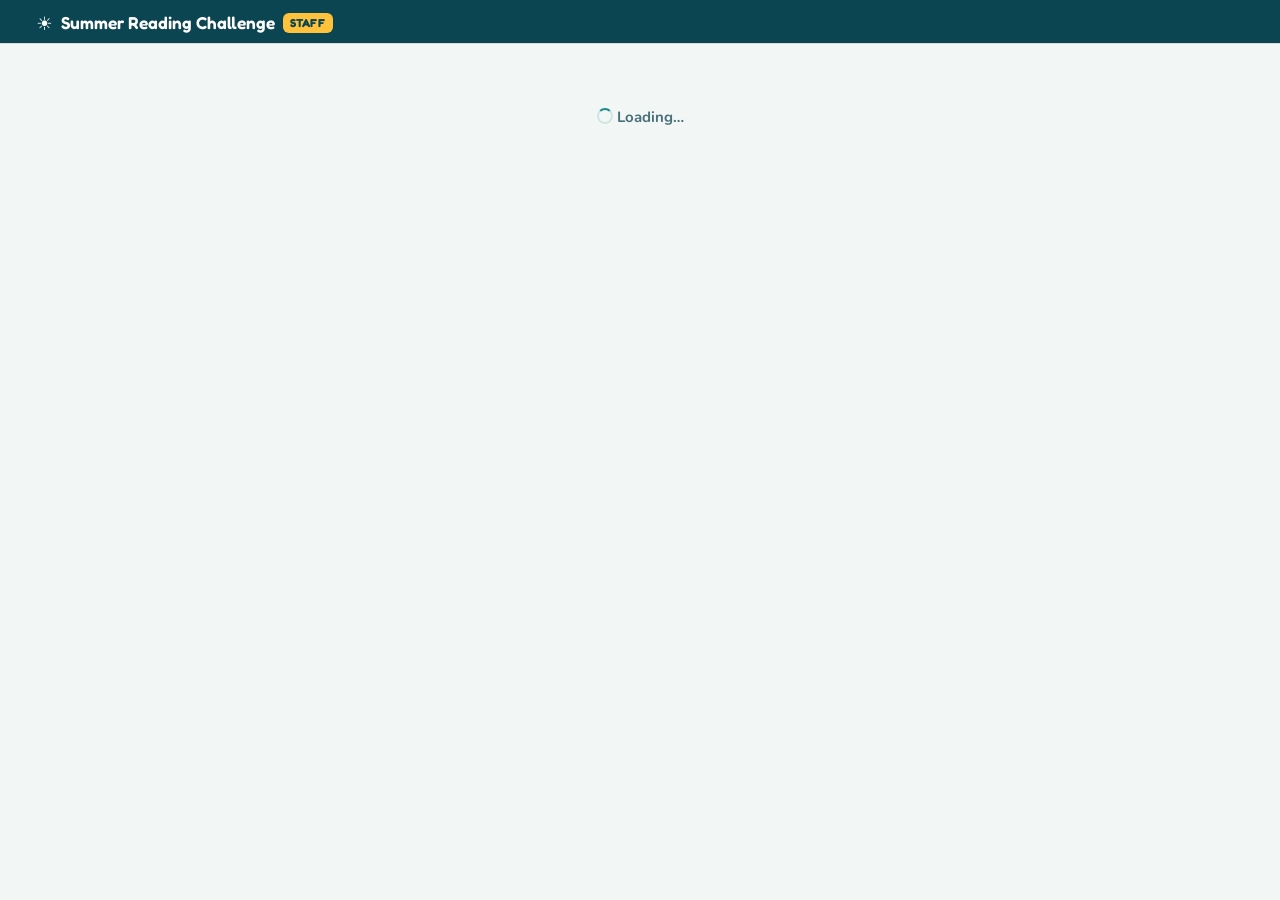
==== admin.html @ 83b58d1a "Add files via upload" ====
<!DOCTYPE html>
<html lang="en">
<head>
  <meta charset="UTF-8" />
  <meta http-equiv="Content-Security-Policy" content="default-src 'self'; script-src 'self'; style-src 'self'; font-src 'self'; img-src 'self' data: blob: https://mbyndfvtnefotnabolfc.supabase.co; connect-src 'self' https://mbyndfvtnefotnabolfc.supabase.co; media-src 'self' blob: mediastream: https://mbyndfvtnefotnabolfc.supabase.co; object-src 'none'; base-uri 'none'; form-action 'self'" />
  <meta name="viewport" content="width=device-width, initial-scale=1, viewport-fit=cover" />
  <meta name="referrer" content="no-referrer" />
  <meta name="robots" content="noindex" />
  <meta name="theme-color" content="#0b4552" />
  <title>Staff · Summer Reading Challenge</title>
  <link rel="icon" href="./favicon.svg" type="image/svg+xml" />
  <script src="./config.js"></script>
  <script type="module" crossorigin src="./assets/admin-D1lKQBL1.js"></script>
  <link rel="modulepreload" crossorigin href="./assets/rolldown-runtime-XKyaHtl9.js">
  <link rel="modulepreload" crossorigin href="./assets/config-CedhItam.js">
  <link rel="modulepreload" crossorigin href="./assets/events-DT37tjUp.js">
  <link rel="modulepreload" crossorigin href="./assets/island-geo-BVX2xn_M.js">
  <link rel="stylesheet" crossorigin href="./assets/config-xBhfDG-8.css">
  <link rel="stylesheet" crossorigin href="./assets/admin-D3udv6nK.css">
</head>
<body class="admin">
  <header class="staff-header no-print">
    <div class="staff-bar">
      <p class="brand"><span class="brand-mark" aria-hidden="true">☀️</span> <span class="brand-name"><span class="brand-long">Summer </span>Reading Challenge</span> <span class="brand-tag">Staff</span></p>
      <div class="staff-who">
        <span id="staffEmail" class="staff-email"></span>
        <button id="signOut" class="btn btn-small btn-on-dark hidden" type="button">Sign out</button>
      </div>
    </div>
    <nav id="tabs" class="tabs hidden" role="tablist" aria-label="Staff sections">
      <button role="tab" type="button" data-tab="today" aria-selected="true">Today</button>
      <button role="tab" type="button" data-tab="reviews" aria-selected="false">Reviews <span id="reviewsBadge" class="tab-badge hidden"></span></button>
      <button role="tab" type="button" data-tab="desk" aria-selected="false">Desk</button>
      <button role="tab" type="button" data-tab="prizes" aria-selected="false">Prizes</button>
      <button role="tab" type="button" data-tab="milestones" aria-selected="false">Milestones</button>
      <button role="tab" type="button" data-tab="readers" aria-selected="false">Readers</button>
      <button role="tab" type="button" data-tab="events" aria-selected="false">Events</button>
      <button role="tab" type="button" data-tab="content" aria-selected="false">Content</button>
      <button role="tab" type="button" data-tab="map" aria-selected="false">Map</button>
      <button role="tab" type="button" data-tab="wording" aria-selected="false">Wording</button>
      <button role="tab" type="button" data-tab="island" aria-selected="false">Island</button>
      <button role="tab" type="button" data-tab="settings" aria-selected="false">Settings</button>
    </nav>
  </header>

  <!-- ===================== SIGN IN ===================== -->
  <main id="signInView" class="sign-in no-print hidden">
    <form id="staffForm" class="card sign-in-card">
      <h1>Staff sign in</h1>
      <p class="muted">For library staff. Kids sign in with their reading tag on the main page.</p>
      <label class="field"><span class="field-label">Email</span>
        <input id="staffEmailInput" type="email" autocomplete="username" required /></label>
      <label class="field"><span class="field-label">Password</span>
        <input id="staffPassword" type="password" autocomplete="current-password" required /></label>
      <button class="btn btn-primary btn-block" type="submit">Sign in</button>
      <p id="staffMessage" class="message" role="status"></p>
      <p class="note">You’re signed out automatically after 15 minutes without activity, and when you close this tab.</p>
    </form>
  </main>

  <p id="bootLoading" class="boot-loading"><span class="spinner" aria-hidden="true"></span> Loading…</p>

  <main id="adminView" class="staff-main hidden">

    <!-- ===================== TODAY ===================== -->
    <section data-panel="today" class="panel no-print" aria-labelledby="todayTitle">
      <h2 id="todayTitle" class="sr-only">Today</h2>
      <div id="todayStats" class="kpis" aria-live="polite"></div>

      <div class="grid-2">
        <div class="card">
          <div class="card-head"><h3>Prizes to hand out</h3><span id="todayPrizeCount" class="pill"></span></div>
          <p class="note">When a winner comes in, scan their tag at the <strong>Desk</strong> to hand it over.</p>
          <ul id="todayPrizes" class="rows"></ul>
          <div class="card-foot"><button class="btn btn-small" type="button" data-goto="prizes">All prizes</button></div>
        </div>

        <div class="card">
          <div class="card-head"><h3>Reviews waiting</h3><span id="todayReviewCount" class="pill"></span></div>
          <div id="todayReviews" class="today-reviews"></div>
          <div class="card-foot"><button class="btn btn-small btn-sea" type="button" data-goto="reviews">Check reviews</button></div>
        </div>
      </div>

      <div class="card">
        <div class="card-head"><h3>Books kids asked for</h3><span id="todayRequestCount" class="pill"></span></div>
        <p class="note">Kids who couldn’t find their book typed the title and asked you to add it. They can log it straight away, but nobody else
          sees it until you decide. Approve it (fixing spelling or capitals), swap it for the same book from the catalogue, or turn it down.</p>
        <ul id="todayRequests" class="rows book-rows"></ul>
        <div class="card-foot"><button id="todayAllRequests" class="btn btn-small" type="button">All requests</button></div>
      </div>

      <div class="card">
        <div class="card-head">
          <h3>New books kids found</h3>
          <label class="inline-field"><span class="sr-only">Period</span>
            <select id="recentDays">
              <option value="1">Last 24 hours</option>
              <option value="3">Last 3 days</option>
              <option value="7" selected>Last 7 days</option>
              <option value="30">Last 30 days</option>
            </select>
          </label>
        </div>
        <p class="note">Books that weren’t on the starter list, added when a kid searched for them. Titles with blocked words are already skipped.
          Hide anything that isn’t right for kids: it disappears from search, favourites, the TV and other kids’ pages.</p>
        <ul id="todayBooks" class="rows book-rows"></ul>
      </div>

      <div id="todayDeletedCard" class="card hidden">
        <div class="card-head"><h3>Deleted accounts</h3></div>
        <p class="note">Kids who deleted their account. Restore within 14 days if it was a mistake or someone else used their tag.</p>
        <ul id="todayDeleted" class="rows"></ul>
      </div>
    </section>

    <!-- ===================== REVIEWS ===================== -->
    <section data-panel="reviews" class="panel no-print hidden" aria-labelledby="reviewsTitle">
      <div class="panel-head">
        <div>
          <h2 id="reviewsTitle">Reviews</h2>
          <p class="note">Only staff can read reviews. Feature the good ones: they show on every reader’s page and the library TV, under the reader’s made-up name.
            Hide anything that shouldn’t be shared. Flags are hints to look closely, not proof of a problem.</p>
        </div>
      </div>
      <div class="toolbar">
        <div id="reviewFilter" class="segmented" role="group" aria-label="Show reviews">
          <button type="button" data-status="new" aria-pressed="true">Waiting <span id="reviewNewCount" class="seg-count"></span></button>
          <button type="button" data-status="featured" aria-pressed="false">Featured</button>
          <button type="button" data-status="hidden" aria-pressed="false">Hidden</button>
          <button type="button" data-status="all" aria-pressed="false">All</button>
        </div>
        <button id="reviewsRefresh" class="btn btn-small" type="button">Refresh</button>
      </div>
      <ul id="reviewList" class="review-list" aria-live="polite"></ul>
    </section>

    <!-- ===================== DESK ===================== -->
    <section data-panel="desk" class="panel no-print hidden" aria-label="Desk">
      <div class="desk">
        <div class="card desk-scan">
          <h3>Scan a tag</h3>
          <form id="scanForm" class="input-row" autocomplete="off">
            <label class="sr-only" for="scanInput">Tag code</label>
            <input id="scanInput" class="grow code-input" placeholder="Scan or type a tag code" spellcheck="false" autocapitalize="characters" />
            <button class="btn btn-sea" type="submit">Find</button>
          </form>
          <div class="input-row">
            <button id="cameraBtn" class="btn btn-small" type="button">Use camera</button>
            <label class="check"><input id="instantMode" type="checkbox" /> Add the bonus straight after each scan</label>
          </div>
          <video id="scanVideo" class="scan-video hidden" playsinline muted></video>
          <p id="scanMessage" class="message" role="status" aria-live="polite"></p>
          <div class="find-name">
            <label class="field-label" for="nameSearch">No tag with them? Find them by name</label>
            <input id="nameSearch" type="search" placeholder="Type a name or note…" autocomplete="off" spellcheck="false" />
            <ul id="nameResults" class="rows name-results"></ul>
          </div>
        </div>

        <div class="card desk-reader">
          <div class="reader-head">
            <div class="grow">
              <h3 id="awardWho">Nobody selected</h3>
              <p id="awardInfo" class="muted">Scan a tag, or find someone by name, to give bonus minutes or hand over a prize.</p>
            </div>
            <span id="deskBadge" class="pill hidden"></span>
          </div>
          <p id="awardMessage" class="message ok" role="status" aria-live="polite"></p>

          <div id="prizePanel" class="desk-section hidden">
            <p class="field-label">Prizes</p>
            <ul id="readerPrizes" class="rows"></ul>
          </div>

          <form id="awardForm" class="desk-section desk-bonus hidden">
            <p class="field-label">Bonus minutes for…</p>
            <div class="chips" id="reasonChips"></div>
            <div class="input-row">
              <label class="sr-only" for="reasonInput">Reason</label>
              <input id="reasonInput" class="grow" maxlength="80" placeholder="Or type a reason" />
              <label class="sr-only" for="bonusInput">Minutes</label>
              <input id="bonusInput" class="narrow" type="number" min="1" max="300" inputmode="numeric" />
            </div>
            <div class="chips" id="bonusChips"></div>
            <button id="awardBtn" class="btn btn-primary" type="submit" disabled>Add bonus</button>
          </form>

          <details id="givePrizeBox" class="fold desk-section hidden">
            <summary>Give this reader a prize</summary>
            <form id="givePrizeForm" class="input-row" autocomplete="off">
              <label class="field grow"><span class="field-label">Prize</span><input id="givePrizeInput" maxlength="120" placeholder="e.g. Book voucher" /></label>
              <label class="field"><span class="field-label">Collect by</span><input id="givePrizeDate" type="date" /></label>
              <button class="btn btn-sea" type="submit">Give prize</button>
            </form>
            <p id="prizeMessage" class="message ok" role="status" aria-live="polite"></p>
          </details>
        </div>
      </div>

      <details class="card fold">
        <summary>Recent bonus minutes</summary>
        <ul id="bonusList" class="rows"></ul>
      </details>
    </section>

    <!-- ===================== PRIZES ===================== -->
    <section data-panel="prizes" class="panel no-print hidden" aria-label="Prizes">
      <div class="card">
        <div class="card-head"><h3>Waiting to be collected</h3><span id="openCount" class="pill"></span></div>
        <p class="note">Overdue first. To hand one over, scan the winner’s tag at the <strong>Desk</strong>.
          To give a prize to one reader, open them at the Desk, or tick readers on the Leaderboard, or give one for a review.</p>
        <label class="sr-only" for="prizeFilter">Filter</label>
        <input id="prizeFilter" type="search" placeholder="Filter by name, note or prize…" autocomplete="off" />
        <ul id="openPrizes" class="rows"></ul>
      </div>

      <form id="drawForm" class="card form-card" autocomplete="off">
        <h3>Run a prize draw</h3>
        <p class="note">Picks winners at random from readers who have a name and have logged reading.
          Winners see a “You won” message and bring their tag to the desk.</p>
        <div class="form-grid draw-grid">
          <label class="field span-2"><span class="field-label">Prize</span><input name="prize" maxlength="120" placeholder="e.g. $20 book voucher" required /></label>
          <label class="field"><span class="field-label">Winners</span><input name="count" type="number" min="1" max="100" value="1" required inputmode="numeric" /></label>
          <label class="field"><span class="field-label">Collect by</span><input name="collectBy" type="date" /></label>
          <label class="field"><span class="field-label">Minimum minutes</span><input name="min" type="number" min="0" value="0" inputmode="numeric" /></label>
          <label class="field"><span class="field-label">Read in the last … days</span><input name="days" type="number" min="1" placeholder="any time" inputmode="numeric" /></label>
          <label class="field"><span class="field-label">Minimum reviews</span><input name="minReviews" type="number" min="0" max="50" value="0" inputmode="numeric" /></label>
          <p class="note field-help">Rewards kids who took the time to write genuine reviews of what they read, not just log minutes.
            Reviews you’ve hidden don’t count, so an unsuitable review never earns a place in the draw.</p>
        </div>
        <label class="check"><input name="weighted" type="checkbox" /> More minutes = more chances</label>
        <label class="check"><input name="exclude" type="checkbox" checked /> Skip readers who already won a draw</label>
        <div class="input-row">
          <button class="btn btn-primary" type="submit">Draw winners</button>
          <span id="drawPreview" class="pill"></span>
        </div>
        <p id="drawMessage" class="message" role="status" aria-live="polite"></p>
      </form>

      <details class="card fold" id="historyFold">
        <summary>History <span class="muted">· every draw and prize, including cancelled ones</span></summary>
        <div id="drawList" class="history"></div>
      </details>
    </section>

    <!-- ===================== MILESTONES ===================== -->
    <section data-panel="milestones" class="panel no-print hidden" aria-labelledby="milestonesTitle">
      <div class="panel-head">
        <div>
          <h2 id="milestonesTitle">Milestones</h2>
          <p class="note">When a reader reaches a milestone (an hour of reading, five books, a bingo line…), a celebration pops up on their page,
            once: the badge, your message, and a short video, audio clip or picture if you add one. A reward adds bonus minutes, just like a
            bonus at the Desk. Readers who are already past a milestone when you add it or turn it on get it the next time they open their page.
            Earned badges stay on their page. The starter milestones are off: edit them and turn on the ones you want.</p>
        </div>
        <button id="milestoneNew" class="btn btn-primary" type="button">New milestone</button>
      </div>

      <div class="card">
        <div class="card-head"><h3>Milestones</h3><span id="milestoneCount" class="pill"></span></div>
        <p class="note">When several arrive at once, kids see them in this order (use the arrows to change it).
          Minutes count reading kids logged, not bonus minutes, so rewards never set off another milestone.</p>
        <ul id="milestoneList" class="rows milestone-rows"></ul>
      </div>

      <div class="card">
        <div class="card-head"><h3>Video, audio and picture files <span id="milestoneFilesUse" class="muted"></span></h3></div>
        <ul class="ms-tips">
          <li><strong>Formats:</strong> MP4 or WebM video, MP3 or M4A audio, JPG, PNG, WebP or GIF pictures. Up to 50 MB each.
            iPhone videos (.mov) need saving as MP4 first.</li>
          <li><strong>Space:</strong> the free Supabase plan has 1 GB of file storage for the whole project, shared with book covers.
            Keep clips short: 15 to 45 seconds is plenty. Record or export at 720p, not 4K: a 30-second 720p clip is usually 5–15 MB.
            Audio is small (about 1 MB a minute as MP3).</li>
          <li><strong>Words:</strong> every file needs the words that go with it (what’s said, or what the picture shows), for kids who
            can’t hear or see it or are somewhere quiet. Kids always press play themselves.</li>
          <li><strong>Public:</strong> anyone with the link can watch a file, so only upload what you’re happy to share, with permission
            from everyone in it (and their parents for children).</li>
        </ul>
        <div id="milestoneFiles" class="ms-files" aria-live="polite"></div>
      </div>
    </section>

    <!-- ===================== READERS ===================== -->
    <section data-panel="readers" class="panel hidden" aria-label="Readers">
      <div class="subtabs no-print" role="tablist" aria-label="Readers views">
        <button type="button" role="tab" data-sub="board" aria-selected="true">Leaderboard</button>
        <button type="button" role="tab" data-sub="tags" aria-selected="false">Tags &amp; all readers</button>
      </div>

      <div data-subpanel="board" class="stack no-print">
        <div class="card">
          <div class="card-head">
            <h3>Leaderboard</h3>
            <label class="inline-field"><span class="field-label">Show</span>
              <select id="boardPeriod">
                <option value="">Whole summer (what kids see)</option>
                <option value="7">Last 7 days</option>
                <option value="14">Last 14 days</option>
                <option value="30">Last 30 days</option>
              </select>
            </label>
          </div>
          <p class="note">Tick readers to give them a prize or bonus minutes together. Only readers with a name and minutes appear here.</p>
          <div class="input-row center">
            <input id="boardSearch" type="search" class="grow" placeholder="Find a name or note…" autocomplete="off" aria-label="Find a name or note" />
            <span class="muted">Tick top</span>
            <button class="btn btn-small" type="button" data-top="3">3</button>
            <button class="btn btn-small" type="button" data-top="5">5</button>
            <button class="btn btn-small" type="button" data-top="10">10</button>
            <button id="boardClear" class="btn btn-small" type="button">Clear</button>
          </div>
          <div class="table-wrap">
            <table id="boardTable" class="table">
              <thead><tr><th><span class="sr-only">Select</span></th><th class="num">#</th><th>Name</th><th class="num">Minutes</th><th>Prizes</th><th><span class="sr-only">Actions</span></th></tr></thead>
              <tbody></tbody>
            </table>
          </div>
        </div>

        <div id="boardBar" class="card board-bar hidden" aria-live="polite">
          <p class="field-label" id="boardPicked"></p>
          <form id="boardPrizeForm" class="input-row" autocomplete="off">
            <label class="field grow"><span class="field-label">Give them a prize</span><input id="boardPrize" maxlength="120" placeholder="e.g. Top reader this week" /></label>
            <label class="field"><span class="field-label">Collect by</span><input id="boardPrizeDate" type="date" /></label>
            <button class="btn btn-sea" type="submit">Give prize</button>
          </form>
          <form id="boardBonusForm" class="input-row" autocomplete="off">
            <label class="field grow"><span class="field-label">Or bonus minutes for</span><input id="boardReason" maxlength="80" placeholder="e.g. Great review" list="presetReasons" /></label>
            <label class="field"><span class="field-label">Minutes</span><input id="boardMinutes" class="narrow" type="number" min="1" max="300" value="10" inputmode="numeric" /></label>
            <button class="btn btn-primary" type="submit">Add bonus</button>
          </form>
          <datalist id="presetReasons"></datalist>
          <p id="boardMessage" class="message ok" role="status"></p>
        </div>
      </div>

      <div data-subpanel="tags" class="stack hidden">
        <div class="card no-print">
          <h3>Make new tags</h3>
          <div id="siteUrlNote" class="site-url-note"></div>
          <form id="createForm" class="form-grid">
            <label class="field"><span class="field-label">How many</span><input id="createCount" type="number" min="1" max="500" value="10" required inputmode="numeric" /></label>
            <label class="field span-2"><span class="field-label">Note (staff only, e.g. branch or batch)</span><input id="createNote" maxlength="200" /></label>
            <label class="field"><span class="field-label">Make</span>
              <select id="outputMode">
                <option value="laser">Laser tags (SVG)</option>
                <option value="paper">Paper cards (print)</option>
                <option value="both">Both</option>
              </select>
            </label>
            <div class="field field-end"><button class="btn btn-primary" type="submit">Create tags</button></div>
          </form>
          <details class="fold">
            <summary>Laser tag settings</summary>
            <div class="form-grid">
              <label class="field"><span class="field-label">Tag width (mm)</span><input id="tagWidth" type="number" min="25" max="80" step="0.5" /></label>
              <label class="field"><span class="field-label">Bed width (mm)</span><input id="bedWidth" type="number" min="50" max="2000" /></label>
              <label class="field"><span class="field-label">Bed height (mm)</span><input id="bedHeight" type="number" min="50" max="2000" /></label>
              <label class="check field-end"><input id="showCode" type="checkbox" /> Typed code under QR</label>
            </div>
            <p class="note" id="laserFit"></p>
          </details>
          <p class="note">Codes are shown only once, right after you create them. Save the laser files or print straight away.
            A lost tag can be replaced with “New tag” below.</p>
        </div>

        <div id="laserOutput" class="card laser-output no-print hidden"></div>

        <div class="card no-print">
          <div class="card-head">
            <h3>All readers</h3>
            <input id="readerSearch" type="search" placeholder="Search name or note…" autocomplete="off" aria-label="Search readers" />
          </div>
          <div class="table-wrap">
            <table id="readersTable" class="table">
              <thead><tr><th>Name</th><th>Note</th><th class="num">Minutes</th><th>Last read</th><th>Created</th><th><span class="sr-only">Actions</span></th></tr></thead>
              <tbody></tbody>
            </table>
          </div>
        </div>

        <div id="readerLogs" class="card no-print hidden"></div>
      </div>
    </section>

    <!-- ===================== EVENTS ===================== -->
    <section data-panel="events" class="panel no-print hidden" aria-labelledby="eventsTitle">
      <div class="panel-head">
        <div>
          <h2 id="eventsTitle">Events</h2>
          <p class="note">Storytimes, clubs, author visits, prize-giving. Published events show in “Coming up” on kids’ pages, on the sign-in page
            and on the library TV, until they finish. Drafts stay here. All dates and times are NZ time.</p>
        </div>
        <button id="eventNew" class="btn btn-primary" type="button">＋ New event</button>
      </div>
      <div class="events-layout">
        <div class="card cal-card">
          <div class="cal-head">
            <h3 id="calTitle" aria-live="polite"></h3>
            <button id="calPrev" class="btn btn-small" type="button" aria-label="Previous month" title="Previous month">‹</button>
            <button id="calToday" class="btn btn-small" type="button">This month</button>
            <button id="calNext" class="btn btn-small" type="button" aria-label="Next month" title="Next month">›</button>
          </div>
          <table id="calGrid" class="cal" aria-labelledby="calTitle">
            <thead><tr><th scope="col" abbr="Monday">Mon</th><th scope="col" abbr="Tuesday">Tue</th><th scope="col" abbr="Wednesday">Wed</th><th scope="col" abbr="Thursday">Thu</th><th scope="col" abbr="Friday">Fri</th><th scope="col" abbr="Saturday">Sat</th><th scope="col" abbr="Sunday">Sun</th></tr></thead>
            <tbody></tbody>
          </table>
          <p class="note cal-legend"><span class="cal-ev draft" aria-hidden="true">Dashed</span> means a draft that kids can’t see yet. Click a day’s number to add an event that day, or an event to change it.</p>
        </div>
        <div class="card">
          <div class="card-head"><h3>Coming up</h3><span id="eventCount" class="pill"></span></div>
          <ul id="eventList" class="rows event-rows"></ul>
        </div>
      </div>
    </section>

    <!-- ===================== CONTENT ===================== -->
    <section data-panel="content" class="panel no-print hidden" aria-label="Content">
      <div class="subtabs" role="tablist" aria-label="Content">
        <button type="button" role="tab" data-sub="books" aria-selected="true">Books</button>
        <button type="button" role="tab" data-sub="bingo" aria-selected="false">Bingo</button>
        <button type="button" role="tab" data-sub="news" aria-selected="false">News</button>
        <button type="button" role="tab" data-sub="words" aria-selected="false">Blocked words</button>
      </div>

      <div data-subpanel="books" class="card">
        <div class="card-head"><h3>Books</h3><span id="bookCount" class="pill"></span></div>
        <p class="note">Kids pick books from the catalogue. If theirs isn’t there, they can ask for it: see <strong>Requests</strong>. Hiding a book removes it from search,
          Community favourites, the TV and other kids’ pages. Kids who already logged it keep their minutes.</p>
        <div class="toolbar">
          <div id="bookFilter" class="segmented" role="group" aria-label="Show books">
            <button type="button" data-filter="read" aria-pressed="true">Read by kids</button>
            <button type="button" data-filter="new" aria-pressed="false">Found by kids</button>
            <button type="button" data-filter="hidden" aria-pressed="false">Hidden</button>
            <button type="button" data-filter="requests" aria-pressed="false">Requests <span id="bookRequestCount" class="seg-count"></span></button>
            <button type="button" data-filter="all" aria-pressed="false">Whole catalogue</button>
          </div>
          <input id="bookSearch" type="search" placeholder="Search title or author…" autocomplete="off" aria-label="Search books" />
        </div>
        <ul id="bookList" class="rows book-rows"></ul>
      </div>

      <div data-subpanel="bingo" class="stack hidden">
        <div class="card">
          <div class="card-head">
            <h3>Bingo challenges</h3>
            <button id="bingoNew" class="btn btn-primary btn-small" type="button">New board</button>
          </div>
          <p class="note">Each board has its own dates, squares and bonuses: a day, a long weekend, a week, a fortnight or the whole summer.
            One board runs on any day (NZ dates); gaps between boards are fine. Kids can only tick the board running today. Finished boards
            stay, read-only, so kids can look back at how they went.</p>
          <p id="bingoNow" class="bingo-now" role="status"></p>
          <ul id="bingoBoards" class="rows bingo-boards"></ul>
        </div>

        <div id="bingoEditor" class="card bingo-editor hidden">
          <div class="card-head">
            <h3 id="bingoEditorTitle">Board</h3>
            <span id="bingoSaveMessage" class="message ok" role="status"></span>
            <span class="row-actions">
              <button id="bingoClose" class="btn btn-small" type="button">Close</button>
              <button id="bingoSave" class="btn btn-primary btn-small" type="button" disabled>Save changes</button>
            </span>
          </div>
          <p id="bingoEditorNote" class="note"></p>
          <div id="bingoEditorActions" class="bingo-actions"></div>
          <form id="bingoBoardForm" class="form-grid bingo-board-form" novalidate>
            <label class="field"><span class="field-label">Title (EN)</span><input name="title_en" maxlength="60" required /></label>
            <label class="field"><span class="field-label">Title (MI, optional)</span><input name="title_mi" maxlength="60" /></label>
            <label class="field"><span class="field-label">Theme emoji</span><input name="theme" maxlength="8" class="icon-input" /></label>
            <label class="field"><span class="field-label">Size</span>
              <select name="size"><option value="3">3 × 3 (9 squares)</option><option value="4">4 × 4 (16 squares)</option><option value="5">5 × 5 (25 squares)</option></select></label>
            <label class="field"><span class="field-label">Starts (NZ date)</span><input name="starts_on" type="date" required /></label>
            <label class="field"><span class="field-label">Ends (last day)</span><input name="ends_on" type="date" required /></label>
            <label class="field"><span class="field-label">Bonus per line (minutes)</span><input name="line_bonus" type="number" min="0" max="300" required inputmode="numeric" /></label>
            <label class="field"><span class="field-label">Full card bonus (minutes)</span><input name="card_bonus" type="number" min="0" max="1000" required inputmode="numeric" /></label>
          </form>
          <p class="note">A line is any full row, column or diagonal; its bonus is on top of each square’s own bonus. Changed bonuses count for squares
            and lines finished from then on. Leave te reo fields empty to show English. Changed rows are highlighted until you save.</p>
          <div class="table-wrap">
            <table id="bingoTable" class="table table-edit">
              <thead><tr><th class="num">#</th><th>Icon</th><th>Title (EN)</th><th>Description (EN)</th><th>Title (MI)</th><th>Description (MI)</th><th>Bonus</th><th class="num">Ticked</th></tr></thead>
              <tbody></tbody>
            </table>
          </div>
        </div>
      </div>

      <div data-subpanel="news" class="stack hidden">
        <form id="newsForm" class="card form-card">
          <h3>New announcement</h3>
          <label class="field"><span class="field-label">Title (EN)</span><input name="title_en" maxlength="120" required /></label>
          <label class="field"><span class="field-label">Body (EN)</span><textarea name="body_en" maxlength="2000" rows="4" required></textarea></label>
          <label class="field"><span class="field-label">Title (MI, optional)</span><input name="title_mi" maxlength="120" /></label>
          <label class="field"><span class="field-label">Body (MI, optional)</span><textarea name="body_mi" maxlength="2000" rows="4"></textarea></label>
          <label class="check"><input type="checkbox" name="published" checked /> Publish now</label>
          <div><button class="btn btn-primary" type="submit">Save</button></div>
        </form>
        <div class="card">
          <div class="card-head"><h3>Announcements</h3></div>
          <ul id="newsList" class="rows"></ul>
        </div>
      </div>

      <div data-subpanel="words" class="card hidden">
        <form id="wordForm" class="input-row">
          <label class="field grow"><span class="field-label">Block a word</span>
            <input id="wordInput" pattern="[A-Za-zĀĒĪŌŪāēīōū0-9]{2,40}" required autocomplete="off" /></label>
          <button class="btn btn-primary" type="submit">Add</button>
        </form>
        <p class="note">Books kids find through search are skipped if their title has a blocked word, and reviews with one are flagged
          “Rude words” for you to check. Words are matched at the start of a word (so “fucking” is caught), and short words only as
          a whole word, so “Sussex” is fine. Look-alikes such as <code>sh1t</code>, <code>f.u.c.k</code> and macron tricks are caught too.</p>
        <ul id="wordList" class="word-chips"></ul>
      </div>
    </section>

    <!-- ===================== MAP ===================== -->
    <section data-panel="map" class="panel no-print hidden" aria-labelledby="mapTitle">
      <div class="map-admin">
        <div class="card map-stops-card">
          <div class="card-head">
            <h3 id="mapTitle">Kimi’s stops</h3>
            <span id="mapCount" class="pill"></span>
            <button id="mapAdd" class="btn btn-primary btn-small" type="button">Add a stop</button>
          </div>
          <p class="note">Kimi walks from the first stop to the last, in this order. Kids see each stop’s name, emoji and info sections when they tap it,
            on their page, the sign-in page and the TV. Changes show there within a few minutes. Hide a stop to take it off the route but keep it for later.</p>
          <p id="mapSummary" class="map-summary" aria-live="polite"></p>
          <ol id="mapStops" class="rows map-stops" aria-label="Stops in route order"></ol>
        </div>
        <div class="card map-preview-card">
          <div class="card-head"><h3>Route</h3></div>
          <div id="mapPreview" class="map-frame"></div>
          <p class="note">Faded pins are hidden stops (not on the route). The red line is how far Kimi has walked so far. Click a pin to edit it.</p>
        </div>
      </div>
      <div class="card story-card">
        <div class="card-head">
          <h3>Kimi’s story</h3>
          <span id="storyPagesCount" class="pill"></span>
          <button id="storyEdit" class="btn btn-primary btn-small" type="button">Edit Kimi’s story</button>
        </div>
        <p class="note">The little book kids see once on their first visit, and any time from the “Kimi’s story” button: up to 8 pages, each with
          an emoji, a picture or Kimi’s drawing. Each stop can also have a <strong>story chapter</strong> and <strong>Kimi’s find</strong> (a real
          New Zealand critter Kimi sniffs out there): edit a stop above to change them. They unlock for kids as Kimi reaches each stop, with a
          “Kimi found…!” moment once per reader, and fill up “Kimi’s journey so far” and Kimi’s bug collection. The TV shows Kimi’s latest find.</p>
        <ol id="storyPages" class="rows story-pages" aria-label="Story pages in order"></ol>
        <div id="storyFiles" class="sb-files" aria-live="polite"></div>
      </div>
    </section>

    <!-- ===================== WORDING ===================== -->
    <section data-panel="wording" class="panel no-print hidden" aria-labelledby="wordingTitle">
      <div class="panel-head">
        <div>
          <h2 id="wordingTitle">Wording</h2>
          <p class="note">Every word kids see on their pages and the TV. Change any of it, in English or te reo Māori, and kids see it the
            next time a page loads. Reset puts the site’s own wording back. Bingo boards, news, events, badges and stops are changed in their own tabs.</p>
        </div>
      </div>

      <div class="card">
        <div class="card-head"><h3>Translation spreadsheet</h3></div>
        <p class="note">A spreadsheet of everything kids and the TV can show: all the wording below, plus the bingo boards, news, events, badges, Kimi’s stops,
          bonus reasons, prize names and where events are. Just two columns: the English, and the <strong>te reo Māori</strong> (filled in where there is some already).
          Give it to a fluent speaker (it opens in Excel or Google Sheets), then upload it here. Each row is matched by its English, and you’ll see every change before anything is saved.</p>
        <div class="input-row">
          <button id="wordingDownload" class="btn btn-small" type="button">Download spreadsheet</button>
          <label class="btn btn-small btn-sea file-btn">Upload filled spreadsheet
            <input id="wordingUpload" type="file" accept=".csv,text/csv,.txt,text/plain" class="sr-only" /></label>
        </div>
        <p id="wordingSheetMessage" class="message ok" role="status"></p>
      </div>

      <div class="card">
        <div class="toolbar">
          <div id="wordingFilter" class="segmented" role="group" aria-label="Show wording">
            <button type="button" data-filter="all" aria-pressed="true">All <span class="seg-count"></span></button>
            <button type="button" data-filter="missing" aria-pressed="false">Missing Māori <span class="seg-count"></span></button>
            <button type="button" data-filter="changed" aria-pressed="false">Changed here <span class="seg-count"></span></button>
          </div>
          <div class="input-row wording-find">
            <label class="sr-only" for="wordingArea">Where</label>
            <select id="wordingArea"><option value="">Everywhere on the site</option></select>
            <input id="wordingSearch" type="search" placeholder="Search the wording…" autocomplete="off" aria-label="Search the wording" />
          </div>
        </div>
        <div id="wordingList" class="wording-list" aria-live="polite"></div>
      </div>
    </section>

    <!-- ===================== KĀPITI ISLAND CLIMB ===================== -->
    <section data-panel="island" class="panel no-print hidden" aria-labelledby="islandTitle">
      <div class="panel-head">
        <h2 id="islandTitle">Kimi’s Kāpiti Island climb</h2>
        <p class="note">Every kid climbs their own Kimi up Kāpiti Island with their own minutes: from the beach at Rangatira, where the boat lands,
          up the Wilkinson Track to the top of Tūteremoana (521 m), then back to the beach for the next climb. Kids see how many times they’ve
          climbed it and how far up this climb Kimi is, on the island in 3D.</p>
      </div>
      <div class="grid-2 island-grid">
        <div class="stack">
          <form id="islandPaceForm" class="card form-card" novalidate>
            <div class="card-head"><h3>Climbing pace</h3><span id="islandTrackPill" class="pill"></span></div>
            <p class="note">Set it either way: change one number and the other follows. Decimals are fine. The one you change is the one that’s kept.</p>
            <div class="form-grid">
              <label class="field"><span class="field-label">Minutes of reading per climb</span>
                <input id="islandMinutes" type="number" min="5" max="100000" step="any" inputmode="decimal" required /></label>
              <label class="field"><span class="field-label">Metres per minute (along the track)</span>
                <input id="islandMetres" type="number" min="0.0001" step="any" inputmode="decimal" required /></label>
            </div>
            <div class="segmented" role="radiogroup" aria-label="Which number to keep">
              <button type="button" role="radio" data-pace-mode="minutes" aria-checked="true">Keep minutes per climb</button>
              <button type="button" role="radio" data-pace-mode="metres" aria-checked="false">Keep metres per minute</button>
            </div>
            <p id="islandPaceHelp" class="journey-help" aria-live="polite"></p>
            <div class="input-row">
              <button class="btn btn-primary" type="submit">Save pace</button>
              <button id="islandPaceDefault" class="btn" type="button">Back to 70 minutes</button>
              <span id="islandPaceMessage" class="message" role="status"></span>
            </div>
          </form>
        </div>

        <div class="stack">
          <div class="card">
            <h3>How kids are doing</h3>
            <div id="islandStats" class="kpis island-kpis" aria-live="polite"></div>
          </div>
          <div class="card notice warn-notice island-care">
            <strong>Before launch:</strong> Kāpiti Island is of great significance to mana whenua (Ngāti Toa Rangatira, Te Āti Awa ki Whakarongotai and others).
            Check with mana whenua and the library that they’re happy with Kimi’s climb to Tūteremoana. The track is from OpenStreetMap
            (© OpenStreetMap contributors, ODbL) and the island’s shape from LINZ’s NZ 8m elevation model (CC BY 3.0 NZ); both are credited on every island view.
          </div>
        </div>
      </div>
    </section>

    <!-- ===================== SETTINGS ===================== -->
    <section data-panel="settings" class="panel no-print hidden" aria-label="Settings">
      <div class="grid-2 settings-grid">
        <form id="settingsForm" class="card form-card">
          <h3>Challenge</h3>
          <label class="field"><span class="field-label">Community goal (minutes)</span><input name="community_goal" type="number" min="1" required inputmode="numeric" /></label>
          <div class="form-grid">
            <label class="field"><span class="field-label">Challenge starts</span><input name="starts_on" type="date" /></label>
            <label class="field"><span class="field-label">Challenge ends</span><input name="ends_on" type="date" /></label>
          </div>
          <p class="note">NZ dates. Leave the start empty to open now, and the end empty for no end.</p>
          <div class="form-grid quad-grid">
            <label class="field"><span class="field-label">Max minutes per session</span><input name="max_session_minutes" type="number" min="1" max="600" required inputmode="numeric" /></label>
            <label class="field"><span class="field-label">Max minutes per reader per day</span><input name="max_daily_minutes" type="number" min="1" max="1440" required inputmode="numeric" /></label>
            <label class="field"><span class="field-label">New boards: bonus per line</span><input name="bingo_line_bonus" type="number" min="0" max="300" required inputmode="numeric" /></label>
            <label class="field"><span class="field-label">New boards: full card bonus</span><input name="bingo_card_bonus" type="number" min="0" max="1000" required inputmode="numeric" /></label>
          </div>
          <p class="note">Each bingo board has its own line and full-card bonuses (Content → Bingo). These are the starting amounts for a new blank board.</p>

          <fieldset class="journey-set">
            <legend>Kimi the Kiwi’s walk</legend>
            <p class="note">Every minute anyone reads moves Kimi the Kiwi along the walk from <span id="journeyStart">the first stop</span>
              to <span id="journeyFinish">the finish</span> (<span id="journeyKm"></span> km; change the stops on the <strong>Map</strong> tab).
              Set how fast Kimi walks, or how many minutes of reading it takes to get to the end.</p>
            <div class="pace-modes" role="radiogroup" aria-label="How to set Kimi’s pace">
              <label class="check"><input type="radio" name="journey_mode" value="pace" checked /> Set the pace</label>
              <label class="check"><input type="radio" name="journey_mode" value="minutes" /> Set the total minutes to the finish</label>
            </div>
            <div class="form-grid pace-grid">
              <label class="field"><span class="field-label">Metres per minute</span>
                <input name="journey_metres" type="number" min="0.1" max="1000" step="any" required inputmode="decimal" /></label>
              <label class="field"><span class="field-label">Minutes to reach the finish</span>
                <input name="journey_minutes" type="number" min="100" max="100000000" step="1" inputmode="numeric" /></label>
            </div>
            <p id="journeyModeNote" class="note"></p>
            <p id="journeyHelp" class="journey-help" aria-live="polite"></p>
          </fieldset>

          <label class="field"><span class="field-label">Where kids collect prizes</span>
            <textarea name="prize_pickup" rows="2" maxlength="200" placeholder="Bring your reading tag to a library desk to collect it."></textarea></label>
          <p class="note">Shown on a winner’s page and in the “You won” popup, and used when you post winners to News.
            For example: “Bring your reading tag to the front desk at Paraparaumu Library to collect it.” Leave empty for the wording above.</p>

          <label class="field"><span class="field-label">Default language for new readers</span>
            <select name="default_language">
              <option value="en">English</option>
              <option value="mi">Māori</option>
            </select></label>
          <p class="note">New readers start in this language the first time they sign in, and can switch. Each reader’s choice is saved
            to their account. The sign-in page and the TV use it too, until someone picks a language on that device.</p>
          <div class="input-row">
            <button class="btn btn-primary" type="submit">Save settings</button>
            <span id="settingsMessage" class="message ok" role="status"></span>
          </div>
        </form>

        <div class="stack">
          <div class="card tag-address">
            <h3>Tag address</h3>
            <p class="note">The web address built into every tag’s QR code. Scanning a tag opens this address.</p>
            <p class="tag-address-now"><span class="field-label">New tags will open</span><strong id="tagAddressNow"></strong></p>
            <div class="notice warn-notice">
              <strong>Changing this only affects tags made after you save.</strong>
              Tags that have already been made keep the address they were made with, forever. You can’t update them.
              Keep any old address working (or forwarding to the new one) for as long as those tags are in use.
            </div>
            <details id="tagAddressEdit" class="fold">
              <summary>Change the tag address…</summary>
              <form id="tagAddressForm" class="form-card" autocomplete="off">
                <label class="field"><span class="field-label">New address</span><input id="tagAddressNew" type="url" placeholder="https://…/" spellcheck="false" /></label>
                <label class="field"><span class="field-label">Type it again</span><input id="tagAddressConfirm" type="url" spellcheck="false" /></label>
                <p class="note">Must start with https:// and end with /. Test it first: it should open the kids’ sign-in page.</p>
                <p class="note">For safety, only these web hosts are allowed: <strong id="tagHosts"></strong>.
                  Moving to a new host (say a council website) needs a developer to approve it first, so a stolen staff login can’t point new tags at another site.</p>
                <div class="input-row">
                  <button id="tagAddressTest" class="btn btn-small" type="button">Test this address</button>
                  <button class="btn btn-primary btn-small" type="submit">Save new address</button>
                </div>
              </form>
            </details>
            <p id="tagAddressMessage" class="message" role="status"></p>
            <details class="fold">
              <summary>Address history</summary>
              <p class="note">Which address tags were made with, and from when. Tags made in each period point to that address.</p>
              <ul id="tagAddressHistory" class="rows"></ul>
            </details>
          </div>

          <div class="card form-card">
            <h3>Bonus reasons at the Desk</h3>
            <label for="presetText" class="note">One per line. Add default minutes after a comma, e.g. “Lego club, 20”.</label>
            <textarea id="presetText" rows="6" spellcheck="true"></textarea>
            <div class="input-row">
              <button id="savePresets" class="btn" type="button">Save reasons</button>
              <span id="presetMessage" class="message ok" role="status"></span>
            </div>
          </div>

          <div class="card form-card">
            <h3>Download</h3>
            <p class="note">Spreadsheets (CSV) for reports, or before starting a new season.</p>
            <div class="input-row">
              <button id="exportReaders" class="btn btn-small" type="button">Readers</button>
              <button id="exportLogs" class="btn btn-small" type="button">Reading log</button>
              <button id="exportPrizes" class="btn btn-small" type="button">Prizes</button>
            </div>
            <p id="exportMessage" class="message ok" role="status"></p>
          </div>

          <div class="card form-card danger-zone">
            <h3>Start a new season</h3>
            <p class="note">Clears all reading, bingo, bookshelves, ratings, reviews, bonus minutes and prize draws, and sets everyone back to 0.
              Keeps tags (kids can reuse them), names, the book catalogue (and hidden books), the bingo boards, news and settings.
              <strong>Download the spreadsheets first</strong> if you need this season’s numbers.</p>
            <div><button id="newSeasonBtn" class="btn btn-small btn-danger" type="button">Start a new season…</button></div>
            <p id="seasonMessage" class="message" role="status"></p>
          </div>
        </div>
      </div>
    </section>
  </main>

  <div id="printSheet" class="print-sheet"></div>

</body>
</html>
---- assets/config-xBhfDG-8.css ----
@font-face{font-family:Fredoka;font-style:normal;font-display:swap;font-weight:500;src:url(./fredoka-hebrew-500-normal-DdMTjgiE.woff2)format("woff2"),url(./fredoka-hebrew-500-normal-BtShCMVp.woff)format("woff");unicode-range:U+307-308,U+590-5FF,U+200C-2010,U+20AA,U+25CC,U+FB1D-FB4F}@font-face{font-family:Fredoka;font-style:normal;font-display:swap;font-weight:500;src:url(./fredoka-latin-ext-500-normal-0PZPWlWP.woff2)format("woff2"),url(./fredoka-latin-ext-500-normal-CA82fdYH.woff)format("woff");unicode-range:U+100-2BA,U+2BD-2C5,U+2C7-2CC,U+2CE-2D7,U+2DD-2FF,U+304,U+308,U+329,U+1D00-1DBF,U+1E00-1E9F,U+1EF2-1EFF,U+2020,U+20A0-20AB,U+20AD-20C0,U+2113,U+2C60-2C7F,U+A720-A7FF}@font-face{font-family:Fredoka;font-style:normal;font-display:swap;font-weight:500;src:url(./fredoka-latin-500-normal-B0JifZgm.woff2)format("woff2"),url(./fredoka-latin-500-normal-BL692wg7.woff)format("woff");unicode-range:U+??,U+131,U+152-153,U+2BB-2BC,U+2C6,U+2DA,U+2DC,U+304,U+308,U+329,U+2000-206F,U+20AC,U+2122,U+2191,U+2193,U+2212,U+2215,U+FEFF,U+FFFD}@font-face{font-family:Fredoka;font-style:normal;font-display:swap;font-weight:600;src:url(./fredoka-hebrew-600-normal-CTBxhdlE.woff2)format("woff2"),url(./fredoka-hebrew-600-normal-BiVDObXj.woff)format("woff");unicode-range:U+307-308,U+590-5FF,U+200C-2010,U+20AA,U+25CC,U+FB1D-FB4F}@font-face{font-family:Fredoka;font-style:normal;font-display:swap;font-weight:600;src:url(./fredoka-latin-ext-600-normal-GoyidTAB.woff2)format("woff2"),url(./fredoka-latin-ext-600-normal-BExgZzUO.woff)format("woff");unicode-range:U+100-2BA,U+2BD-2C5,U+2C7-2CC,U+2CE-2D7,U+2DD-2FF,U+304,U+308,U+329,U+1D00-1DBF,U+1E00-1E9F,U+1EF2-1EFF,U+2020,U+20A0-20AB,U+20AD-20C0,U+2113,U+2C60-2C7F,U+A720-A7FF}@font-face{font-family:Fredoka;font-style:normal;font-display:swap;font-weight:600;src:url(./fredoka-latin-600-normal-C4zohCW5.woff2)format("woff2"),url(./fredoka-latin-600-normal-CcrEjrB4.woff)format("woff");unicode-range:U+??,U+131,U+152-153,U+2BB-2BC,U+2C6,U+2DA,U+2DC,U+304,U+308,U+329,U+2000-206F,U+20AC,U+2122,U+2191,U+2193,U+2212,U+2215,U+FEFF,U+FFFD}@font-face{font-family:Fredoka;font-style:normal;font-display:swap;font-weight:700;src:url(./fredoka-hebrew-700-normal-DBqnFHCe.woff2)format("woff2"),url(./fredoka-hebrew-700-normal-DiqR04Vd.woff)format("woff");unicode-range:U+307-308,U+590-5FF,U+200C-2010,U+20AA,U+25CC,U+FB1D-FB4F}@font-face{font-family:Fredoka;font-style:normal;font-display:swap;font-weight:700;src:url(./fredoka-latin-ext-700-normal--a2O67AJ.woff2)format("woff2"),url(./fredoka-latin-ext-700-normal-DBnuyHy7.woff)format("woff");unicode-range:U+100-2BA,U+2BD-2C5,U+2C7-2CC,U+2CE-2D7,U+2DD-2FF,U+304,U+308,U+329,U+1D00-1DBF,U+1E00-1E9F,U+1EF2-1EFF,U+2020,U+20A0-20AB,U+20AD-20C0,U+2113,U+2C60-2C7F,U+A720-A7FF}@font-face{font-family:Fredoka;font-style:normal;font-display:swap;font-weight:700;src:url(./fredoka-latin-700-normal-BOIZVyIN.woff2)format("woff2"),url(./fredoka-latin-700-normal-C8FeHd3X.woff)format("woff");unicode-range:U+??,U+131,U+152-153,U+2BB-2BC,U+2C6,U+2DA,U+2DC,U+304,U+308,U+329,U+2000-206F,U+20AC,U+2122,U+2191,U+2193,U+2212,U+2215,U+FEFF,U+FFFD}@font-face{font-family:Nunito;font-style:normal;font-display:swap;font-weight:400;src:url(./nunito-cyrillic-ext-400-normal-CuPM9foi.woff2)format("woff2"),url(./nunito-cyrillic-ext-400-normal-xaE7D4Sw.woff)format("woff");unicode-range:U+460-52F,U+1C80-1C8A,U+20B4,U+2DE0-2DFF,U+A640-A69F,U+FE2E-FE2F}@font-face{font-family:Nunito;font-style:normal;font-display:swap;font-weight:400;src:url(./nunito-cyrillic-400-normal-xAOo5cBP.woff2)format("woff2"),url(./nunito-cyrillic-400-normal-D1j0u8EH.woff)format("woff");unicode-range:U+301,U+400-45F,U+490-491,U+4B0-4B1,U+2116}@font-face{font-family:Nunito;font-style:normal;font-display:swap;font-weight:400;src:url(./nunito-vietnamese-400-normal-BHkVbP3T.woff2)format("woff2"),url(./nunito-vietnamese-400-normal-DtOtW02z.woff)format("woff");unicode-range:U+102-103,U+110-111,U+128-129,U+168-169,U+1A0-1A1,U+1AF-1B0,U+300-301,U+303-304,U+308-309,U+323,U+329,U+1EA0-1EF9,U+20AB}@font-face{font-family:Nunito;font-style:normal;font-display:swap;font-weight:400;src:url(./nunito-latin-ext-400-normal-i-8OOpdj.woff2)format("woff2"),url(./nunito-latin-ext-400-normal-CjMJVfGn.woff)format("woff");unicode-range:U+100-2BA,U+2BD-2C5,U+2C7-2CC,U+2CE-2D7,U+2DD-2FF,U+304,U+308,U+329,U+1D00-1DBF,U+1E00-1E9F,U+1EF2-1EFF,U+2020,U+20A0-20AB,U+20AD-20C0,U+2113,U+2C60-2C7F,U+A720-A7FF}@font-face{font-family:Nunito;font-style:normal;font-display:swap;font-weight:400;src:url(./nunito-latin-400-normal-r8SDr6Up.woff2)format("woff2"),url(./nunito-latin-400-normal-DKg4f3fz.woff)format("woff");unicode-range:U+??,U+131,U+152-153,U+2BB-2BC,U+2C6,U+2DA,U+2DC,U+304,U+308,U+329,U+2000-206F,U+20AC,U+2122,U+2191,U+2193,U+2212,U+2215,U+FEFF,U+FFFD}@font-face{font-family:Nunito;font-style:normal;font-display:swap;font-weight:600;src:url(./nunito-cyrillic-ext-600-normal-CWPPjBOD.woff2)format("woff2"),url(./nunito-cyrillic-ext-600-normal-vnfu4DTE.woff)format("woff");unicode-range:U+460-52F,U+1C80-1C8A,U+20B4,U+2DE0-2DFF,U+A640-A69F,U+FE2E-FE2F}@font-face{font-family:Nunito;font-style:normal;font-display:swap;font-weight:600;src:url(./nunito-cyrillic-600-normal-DJGQ2h05.woff2)format("woff2"),url(./nunito-cyrillic-600-normal-BUjmtIuu.woff)format("woff");unicode-range:U+301,U+400-45F,U+490-491,U+4B0-4B1,U+2116}@font-face{font-family:Nunito;font-style:normal;font-display:swap;font-weight:600;src:url(./nunito-vietnamese-600-normal-BY8O6Cug.woff2)format("woff2"),url(./nunito-vietnamese-600-normal-DO1RqFw5.woff)format("woff");unicode-range:U+102-103,U+110-111,U+128-129,U+168-169,U+1A0-1A1,U+1AF-1B0,U+300-301,U+303-304,U+308-309,U+323,U+329,U+1EA0-1EF9,U+20AB}@font-face{font-family:Nunito;font-style:normal;font-display:swap;font-weight:600;src:url(./nunito-latin-ext-600-normal-Dd9Zuxh1.woff2)format("woff2"),url(./nunito-latin-ext-600-normal-BKUpuB78.woff)format("woff");unicode-range:U+100-2BA,U+2BD-2C5,U+2C7-2CC,U+2CE-2D7,U+2DD-2FF,U+304,U+308,U+329,U+1D00-1DBF,U+1E00-1E9F,U+1EF2-1EFF,U+2020,U+20A0-20AB,U+20AD-20C0,U+2113,U+2C60-2C7F,U+A720-A7FF}@font-face{font-family:Nunito;font-style:normal;font-display:swap;font-weight:600;src:url(./nunito-latin-600-normal-Br8yIETf.woff2)format("woff2"),url(./nunito-latin-600-normal-Cd0eNu1l.woff)format("woff");unicode-range:U+??,U+131,U+152-153,U+2BB-2BC,U+2C6,U+2DA,U+2DC,U+304,U+308,U+329,U+2000-206F,U+20AC,U+2122,U+2191,U+2193,U+2212,U+2215,U+FEFF,U+FFFD}@font-face{font-family:Nunito;font-style:normal;font-display:swap;font-weight:700;src:url(./nunito-cyrillic-ext-700-normal-BuR0mlCG.woff2)format("woff2"),url(./nunito-cyrillic-ext-700-normal-DfoqN4Gs.woff)format("woff");unicode-range:U+460-52F,U+1C80-1C8A,U+20B4,U+2DE0-2DFF,U+A640-A69F,U+FE2E-FE2F}@font-face{font-family:Nunito;font-style:normal;font-display:swap;font-weight:700;src:url(./nunito-cyrillic-700-normal-DP36NgGt.woff2)format("woff2"),url(./nunito-cyrillic-700-normal-DfHRUDv-.woff)format("woff");unicode-range:U+301,U+400-45F,U+490-491,U+4B0-4B1,U+2116}@font-face{font-family:Nunito;font-style:normal;font-display:swap;font-weight:700;src:url(./nunito-vietnamese-700-normal-Ch8EUCfz.woff2)format("woff2"),url(./nunito-vietnamese-700-normal-C9SQsXvj.woff)format("woff");unicode-range:U+102-103,U+110-111,U+128-129,U+168-169,U+1A0-1A1,U+1AF-1B0,U+300-301,U+303-304,U+308-309,U+323,U+329,U+1EA0-1EF9,U+20AB}@font-face{font-family:Nunito;font-style:normal;font-display:swap;font-weight:700;src:url(./nunito-latin-ext-700-normal-BWeMsAzO.woff2)format("woff2"),url(./nunito-latin-ext-700-normal-D4woHhbd.woff)format("woff");unicode-range:U+100-2BA,U+2BD-2C5,U+2C7-2CC,U+2CE-2D7,U+2DD-2FF,U+304,U+308,U+329,U+1D00-1DBF,U+1E00-1E9F,U+1EF2-1EFF,U+2020,U+20A0-20AB,U+20AD-20C0,U+2113,U+2C60-2C7F,U+A720-A7FF}@font-face{font-family:Nunito;font-style:normal;font-display:swap;font-weight:700;src:url(./nunito-latin-700-normal-Dort48En.woff2)format("woff2"),url(./nunito-latin-700-normal-OcDqTBcA.woff)format("woff");unicode-range:U+??,U+131,U+152-153,U+2BB-2BC,U+2C6,U+2DA,U+2DC,U+304,U+308,U+329,U+2000-206F,U+20AC,U+2122,U+2191,U+2193,U+2212,U+2215,U+FEFF,U+FFFD}@font-face{font-family:Nunito;font-style:normal;font-display:swap;font-weight:800;src:url(./nunito-cyrillic-ext-800-normal-B-cvGohL.woff2)format("woff2"),url(./nunito-cyrillic-ext-800-normal-pjRatrRO.woff)format("woff");unicode-range:U+460-52F,U+1C80-1C8A,U+20B4,U+2DE0-2DFF,U+A640-A69F,U+FE2E-FE2F}@font-face{font-family:Nunito;font-style:normal;font-display:swap;font-weight:800;src:url(./nunito-cyrillic-800-normal-D3igD7Kl.woff2)format("woff2"),url(./nunito-cyrillic-800-normal-DymMgApb.woff)format("woff");unicode-range:U+301,U+400-45F,U+490-491,U+4B0-4B1,U+2116}@font-face{font-family:Nunito;font-style:normal;font-display:swap;font-weight:800;src:url(./nunito-vietnamese-800-normal-D_CZYdm9.woff2)format("woff2"),url(./nunito-vietnamese-800-normal-Dz0hZPb5.woff)format("woff");unicode-range:U+102-103,U+110-111,U+128-129,U+168-169,U+1A0-1A1,U+1AF-1B0,U+300-301,U+303-304,U+308-309,U+323,U+329,U+1EA0-1EF9,U+20AB}@font-face{font-family:Nunito;font-style:normal;font-display:swap;font-weight:800;src:url(./nunito-latin-ext-800-normal-CtU8tJOV.woff2)format("woff2"),url(./nunito-latin-ext-800-normal-CDcxIxx8.woff)format("woff");unicode-range:U+100-2BA,U+2BD-2C5,U+2C7-2CC,U+2CE-2D7,U+2DD-2FF,U+304,U+308,U+329,U+1D00-1DBF,U+1E00-1E9F,U+1EF2-1EFF,U+2020,U+20A0-20AB,U+20AD-20C0,U+2113,U+2C60-2C7F,U+A720-A7FF}@font-face{font-family:Nunito;font-style:normal;font-display:swap;font-weight:800;src:url(./nunito-latin-800-normal-Dz8SOQK_.woff2)format("woff2"),url(./nunito-latin-800-normal-D-J0wlBY.woff)format("woff");unicode-range:U+??,U+131,U+152-153,U+2BB-2BC,U+2C6,U+2DA,U+2DC,U+304,U+308,U+329,U+2000-206F,U+20AC,U+2122,U+2191,U+2193,U+2212,U+2215,U+FEFF,U+FFFD}@font-face{font-family:Nunito;font-style:normal;font-display:swap;font-weight:900;src:url(./nunito-cyrillic-ext-900-normal-BLeVovcl.woff2)format("woff2"),url(./nunito-cyrillic-ext-900-normal-DKFql_-q.woff)format("woff");unicode-range:U+460-52F,U+1C80-1C8A,U+20B4,U+2DE0-2DFF,U+A640-A69F,U+FE2E-FE2F}@font-face{font-family:Nunito;font-style:normal;font-display:swap;font-weight:900;src:url(./nunito-cyrillic-900-normal-CWPcV0_V.woff2)format("woff2"),url(./nunito-cyrillic-900-normal-Dr1fjxoU.woff)format("woff");unicode-range:U+301,U+400-45F,U+490-491,U+4B0-4B1,U+2116}@font-face{font-family:Nunito;font-style:normal;font-display:swap;font-weight:900;src:url(./nunito-vietnamese-900-normal-D6LWQAy_.woff2)format("woff2"),url(./nunito-vietnamese-900-normal-WV2-fBew.woff)format("woff");unicode-range:U+102-103,U+110-111,U+128-129,U+168-169,U+1A0-1A1,U+1AF-1B0,U+300-301,U+303-304,U+308-309,U+323,U+329,U+1EA0-1EF9,U+20AB}@font-face{font-family:Nunito;font-style:normal;font-display:swap;font-weight:900;src:url(./nunito-latin-ext-900-normal-Dllsvgjo.woff2)format("woff2"),url(./nunito-latin-ext-900-normal-CTBZd6bf.woff)format("woff");unicode-range:U+100-2BA,U+2BD-2C5,U+2C7-2CC,U+2CE-2D7,U+2DD-2FF,U+304,U+308,U+329,U+1D00-1DBF,U+1E00-1E9F,U+1EF2-1EFF,U+2020,U+20A0-20AB,U+20AD-20C0,U+2113,U+2C60-2C7F,U+A720-A7FF}@font-face{font-family:Nunito;font-style:normal;font-display:swap;font-weight:900;src:url(./nunito-latin-900-normal-BVB1fGs6.woff2)format("woff2"),url(./nunito-latin-900-normal-CVn49sIn.woff)format("woff");unicode-range:U+??,U+131,U+152-153,U+2BB-2BC,U+2C6,U+2DA,U+2DC,U+304,U+308,U+329,U+2000-206F,U+20AC,U+2122,U+2191,U+2193,U+2212,U+2215,U+FEFF,U+FFFD}@font-face{font-family:Fredoka;font-style:normal;font-weight:500;font-display:swap;unicode-range:U+12B;src:url(./nunito-latin-ext-700-normal-BWeMsAzO.woff2)format("woff2")}@font-face{font-family:Fredoka;font-style:normal;font-weight:600;font-display:swap;unicode-range:U+12B;src:url(./nunito-latin-ext-800-normal-CtU8tJOV.woff2)format("woff2")}@font-face{font-family:Fredoka;font-style:normal;font-weight:700;font-display:swap;unicode-range:U+12B;src:url(./nunito-latin-ext-900-normal-Dllsvgjo.woff2)format("woff2")}:root{--ink:#0b4552;--ink-soft:#4b6f78;--ink-faint:#5f7f86;--lagoon:#35b7b0;--lagoon-deep:#1f8f8b;--shallow:#dcf3ef;--foam:#f4fbf9;--sky:#a9e3f1;--sun:#ffc23a;--sun-deep:#f0a21f;--sun-soft:#fff1c9;--pohutukawa:#d93a2b;--pohutukawa-deep:#b32719;--pohutukawa-soft:#fde4e0;--kawakawa:#5f9230;--kawakawa-deep:#4a7524;--kawakawa-soft:#e4f1d3;--sand:#f3dca4;--white:#fff;--line:#cfe6e2;--radius-xl:36px;--radius-lg:28px;--radius:22px;--radius-sm:14px;--clay:0 18px 32px -14px #0b45524d, 0 2px 0 #0b45520a, inset 0 -6px 12px #0b455212, inset 0 3px 0 #fffffff2;--clay-raised:0 8px 0 -2px #0b45521a, 0 22px 36px -12px #0b455252, inset 0 -6px 12px #0b455212, inset 0 3px 0 #fffffff2;--clay-sm:0 8px 16px -8px #0b455252, inset 0 -4px 8px #0b455214, inset 0 2px 0 #ffffffe6;--clay-pressed:inset 0 6px 12px #00000029, inset 0 -2px 4px #ffffff59;--clay-well:inset 0 3px 7px #0b455221, inset 0 -2px 3px #ffffffe6;--font-display:"Fredoka", "Nunito", system-ui, sans-serif;--font-body:"Nunito", system-ui, sans-serif;--ease-out:cubic-bezier(.2, .8, .2, 1);--ease-spring:cubic-bezier(.34, 1.56, .64, 1);font-family:var(--font-body);color:var(--ink);-webkit-font-smoothing:antialiased}*,:before,:after{box-sizing:border-box}html{-webkit-text-size-adjust:100%;scroll-behavior:smooth}@media (prefers-reduced-motion:reduce){html{scroll-behavior:auto}}body{background:radial-gradient(1200px 500px at 50% -120px, #ffffffb3, transparent 70%), linear-gradient(180deg, #c9eef3 0, var(--shallow) 520px, var(--shallow) 100%);background-color:var(--shallow);min-height:100vh;margin:0;line-height:1.5}h1,h2,h3,h4{font-family:var(--font-display);letter-spacing:-.01em;margin:0;font-weight:700;line-height:1.1}p{margin:0}button,input,textarea,select{font:inherit;color:inherit}img{max-width:100%;display:block}a{color:var(--lagoon-deep);font-weight:700}:focus-visible{outline:3px solid var(--ink);outline-offset:3px;border-radius:10px;box-shadow:0 0 0 6px #ffc23a8c}::selection{background:var(--sun);color:var(--ink)}.sr-only{clip:rect(0 0 0 0);white-space:nowrap;width:1px;height:1px;position:absolute;overflow:hidden}.muted{color:var(--ink-soft)}.num{font-variant-numeric:tabular-nums}.card{background:var(--white);border-radius:var(--radius-lg);box-shadow:var(--clay);min-width:0;padding:clamp(1.1rem,2.6vw,1.6rem)}.card-head{flex-wrap:wrap;justify-content:space-between;align-items:center;gap:.75rem;margin-bottom:1rem;display:flex}.card-head h2{align-items:center;gap:.55rem;font-size:clamp(1.3rem,2.4vw,1.55rem);display:flex}.card-head .hint{color:var(--ink-soft);font-size:.9rem;font-weight:700}.emoji-badge{background:var(--badge,var(--shallow));border-radius:14px;flex:none;place-items:center;width:40px;height:40px;font-size:1.3rem;display:grid;box-shadow:inset 0 -3px 5px #0b45521a,inset 0 2px #fffc}.emoji-badge.badge-sea{--badge:#d6f0ee}.btn{--btn-bg:var(--white);--btn-fg:var(--ink);cursor:pointer;white-space:nowrap;min-height:48px;font-family:var(--font-display);letter-spacing:.01em;background:var(--btn-bg);color:var(--btn-fg);box-shadow:var(--clay-sm);transition:transform .14s var(--ease-out), box-shadow .14s ease, filter .15s, background-color .2s;-webkit-tap-highlight-color:transparent;border:0;border-radius:999px;justify-content:center;align-items:center;gap:.5rem;padding:.75rem 1.35rem;font-size:1.05rem;font-weight:600;text-decoration:none;display:inline-flex}.btn:hover{filter:brightness(1.04);transform:translateY(-1px)}.btn:active{box-shadow:var(--clay-pressed);transform:translateY(2px)scale(.98)}.btn:disabled{opacity:.55;cursor:not-allowed;filter:none;transform:none}.btn-primary{--btn-bg:linear-gradient(180deg, #e8513f, var(--pohutukawa) 55%, #c83020);--btn-fg:#fff;background:var(--btn-bg);box-shadow:0 14px 24px -10px #b32719b3,inset 0 -5px 9px #00000029,inset 0 3px #ffffff4d}.btn-primary:active{box-shadow:inset 0 6px 12px #00000040}.btn-sea{--btn-fg:#fff;background:linear-gradient(180deg, #2aa29d, var(--lagoon-deep));box-shadow:0 12px 22px -10px #1f8f8bcc,inset 0 -5px 9px #00000024,inset 0 3px #ffffff4d}.btn-sun{--btn-fg:var(--ink);background:linear-gradient(180deg, #ffd25e, var(--sun));box-shadow:0 12px 22px -10px #c88c00b3,inset 0 -5px 9px #b46e002e,inset 0 3px #ffffff8c}.btn-soft{--btn-bg:var(--foam)}.btn-ghost{--btn-bg:#ffffffa6;min-height:42px;padding:.5rem 1rem;font-size:.98rem;box-shadow:0 4px 10px -6px #0b45524d}.btn-small{min-height:36px;padding:.35rem .85rem;font-size:.9rem}.btn-big{min-height:64px;padding:1rem 1.9rem;font-size:1.3rem}.btn-danger{--btn-bg:var(--pohutukawa-soft);--btn-fg:var(--pohutukawa-deep)}.btn-block{width:100%}.icon-btn{cursor:pointer;background:var(--foam);width:44px;height:44px;box-shadow:var(--clay-sm);color:var(--ink);transition:transform .14s var(--ease-out);border:0;border-radius:50%;place-items:center;font-size:1.15rem;display:grid}.icon-btn:active{box-shadow:var(--clay-pressed);transform:scale(.94)}.input,textarea.input{border-radius:var(--radius-sm);background:var(--foam);width:100%;min-height:52px;box-shadow:var(--clay-well);border:0;padding:.8rem 1.05rem;font-size:1.05rem;transition:box-shadow .15s}textarea.input{resize:vertical;line-height:1.45}.input:focus{box-shadow:var(--clay-well), 0 0 0 3px var(--lagoon);outline:none}.input::placeholder{color:var(--ink-faint)}.field-label{margin:0 0 .45rem;font-size:.95rem;font-weight:800;display:block}.message{color:var(--pohutukawa-deep);min-height:1.4em;font-weight:700}.message.ok{color:var(--kawakawa-deep)}.message:empty{display:none}.chips{flex-wrap:wrap;gap:.5rem;display:flex}.chip{cursor:pointer;background:var(--foam);min-width:58px;min-height:46px;font-family:var(--font-display);box-shadow:var(--clay-sm);transition:transform .12s var(--ease-out), background-color .15s;border:0;border-radius:999px;padding:.45rem 1rem;font-size:1.08rem;font-weight:600}.chip:active{transform:scale(.95)}.chip[aria-pressed=true]{background:var(--lagoon-deep);color:#fff;box-shadow:var(--clay-pressed)}.pill{background:var(--shallow);color:var(--ink);border-radius:999px;align-items:center;gap:.3rem;padding:.2rem .65rem;font-size:.82rem;font-weight:800;display:inline-flex}.pill.sun{background:var(--sun-soft)}.pill.green{background:var(--kawakawa-soft);color:var(--kawakawa-deep)}dialog.modal{color:var(--ink);background:0 0;border:0;width:min(520px,100vw - 24px);max-height:calc(100dvh - 24px);padding:0;overflow:visible}dialog.modal::backdrop{-webkit-backdrop-filter:blur(4px);backdrop-filter:blur(4px);background:#0b374280}.modal-body{background:var(--white);border-radius:var(--radius-xl);overscroll-behavior:contain;max-height:calc(100dvh - 24px);padding:clamp(1.25rem,4vw,1.9rem);position:relative;overflow:auto;box-shadow:0 30px 70px -20px #0b37428c,inset 0 -6px 12px #0b45520d,inset 0 3px #fffffff2}.modal-body h2{margin-bottom:.5rem;padding-right:2.6rem;font-size:clamp(1.45rem,4.5vw,1.8rem)}.modal-close{position:absolute;top:16px;right:16px}.modal-actions{flex-wrap:wrap;justify-content:flex-end;gap:.6rem;margin-top:1.4rem;display:flex}@media (max-width:520px){dialog.modal{width:100vw;max-width:100vw;max-height:94dvh;margin:auto 0 0}.modal-body{max-height:94dvh;padding-bottom:calc(1.25rem + env(safe-area-inset-bottom));border-radius:30px 30px 0 0}.modal-actions .btn{flex:1}}.empty{color:var(--ink-soft);text-align:center;padding:1.2rem .5rem;font-weight:700}.empty .big-emoji{margin-bottom:.35rem;font-size:2.2rem;display:block}.skeleton{border-radius:var(--radius);background:linear-gradient(90deg,#e5f4f1 0,#f4fbf9 40%,#e5f4f1 80%) 0 0/200% 100%;animation:1.4s linear infinite shimmer}@keyframes shimmer{to{background-position:-200% 0}}@media (prefers-reduced-motion:reduce){*,:before,:after{transition-duration:.01ms!important;animation-duration:.01ms!important;animation-iteration-count:1!important}}.confetti-canvas{pointer-events:none;z-index:100;width:100vw;height:100vh;position:fixed;top:0;bottom:0;left:0;right:0}
---- assets/admin-D3udv6nK.css ----
.admin{--page:#f2f7f6;--border:#d9e8e5;--border-soft:#e6f0ee;--hover:#f6fbfa;--radius-card:16px;--radius-ctl:10px;--shadow-card:0 1px 2px #0b45520d;--amber:#8a5a00;--amber-soft:#fff4d6;--amber-line:#f0d48a;background:var(--page);font-size:15px;line-height:1.45}.admin .hidden{display:none!important}.admin h1,.admin h2,.admin h3{letter-spacing:0;font-weight:600}.admin h2{font-size:1.45rem}.admin h3{font-size:1.12rem}.admin code{background:var(--foam);border-radius:5px;padding:0 .3em;font-size:.9em}.admin a{font-weight:700}.admin .muted{color:var(--ink-soft)}.admin .small{font-size:.85rem}.grow{flex:auto;min-width:0}.staff-header{z-index:20;background:var(--ink);color:#fff;position:sticky;top:0;box-shadow:0 1px #0000001a}.staff-bar{max-width:1240px;padding:.6rem max(16px, env(safe-area-inset-left)) .4rem;justify-content:space-between;align-items:center;gap:1rem;margin:0 auto;display:flex}.brand{font-family:var(--font-display);white-space:nowrap;align-items:center;gap:.5rem;min-width:0;font-size:1.08rem;font-weight:600;display:flex}.brand-mark{flex:none;font-size:1.15rem}.brand-name{text-overflow:ellipsis;min-width:0;overflow:hidden}.brand-tag{text-transform:uppercase;letter-spacing:.08em;background:var(--sun);color:var(--ink);border-radius:6px;flex:none;padding:.1rem .45rem;font-size:.72rem;font-weight:700}.staff-who{flex:none;align-items:center;gap:.75rem;display:flex}.staff-email{color:#ffffffbf;text-overflow:ellipsis;white-space:nowrap;max-width:30vw;font-size:.85rem;overflow:hidden}.admin .btn.btn-on-dark{--btn-bg:transparent;--btn-fg:#fff;border-color:#ffffff59}.admin .btn.btn-on-dark:hover{--btn-bg:#ffffff1a}.tabs{scrollbar-width:none;max-width:1240px;padding:0 max(10px, env(safe-area-inset-left));gap:.15rem;margin:0 auto;display:flex;overflow-x:auto}.tabs::-webkit-scrollbar{display:none}.tabs button{color:#ffffffb8;cursor:pointer;font-family:var(--font-display);background:0 0;border:0;border-radius:10px 10px 0 0;flex:none;align-items:center;gap:.45rem;min-height:44px;padding:.65rem .95rem .75rem;font-size:1rem;font-weight:600;display:inline-flex;position:relative}.tabs button:hover{color:#fff;background:#ffffff0f}.tabs button[aria-selected=true]{color:var(--ink);background:var(--page)}.tabs button:focus-visible{outline-offset:-3px}.admin :focus-visible{outline:3px solid var(--ink);outline-offset:2px}.staff-header :focus-visible{outline-color:var(--sun)}.toast :focus-visible{outline-color:var(--sun)}.tabs button[aria-selected=true]:focus-visible{outline-color:var(--ink)}.tab-badge{background:var(--sun);min-width:1.45rem;height:1.45rem;color:var(--ink);font-family:var(--font-body);border-radius:999px;place-items:center;padding:0 .4rem;font-size:.78rem;font-weight:900;display:inline-grid}.staff-main{max-width:1240px;padding:1.25rem max(16px, env(safe-area-inset-left)) 4rem;margin:0 auto}.panel{flex-direction:column;gap:1rem;display:flex}.panel-head{justify-content:space-between;align-items:flex-end;gap:1rem;display:flex}.panel-head .note{max-width:70ch;margin-top:.3rem}.stack{flex-direction:column;gap:1rem;display:flex}.grid-2{grid-template-columns:repeat(2,minmax(0,1fr));align-items:start;gap:1rem;display:grid}.settings-grid{grid-template-columns:minmax(0,1.1fr) minmax(0,1fr)}.admin .card{background:var(--white);border:1px solid var(--border);border-radius:var(--radius-card);box-shadow:var(--shadow-card);padding:1.1rem 1.2rem;scroll-margin-top:120px}.admin .card-head{flex-wrap:wrap;justify-content:flex-start;align-items:center;gap:.6rem .75rem;margin-bottom:.5rem;display:flex}.admin .card-head h3{flex:auto}.card-foot{gap:.5rem;margin-top:.75rem;display:flex}.note{color:var(--ink-soft);font-size:.88rem;line-height:1.45}.card>.note,.form-card>.note{margin-bottom:.6rem}.form-card{flex-direction:column;gap:.75rem;display:flex}.form-card>.note{margin:-.35rem 0 0}.admin input:not([type=checkbox]):not([type=radio]),.admin select,.admin textarea{border-radius:var(--radius-ctl);width:100%;min-height:42px;color:var(--ink);background:#fff;border:1px solid #c9dcd8;padding:.5rem .7rem;font-size:.98rem;transition:border-color .12s,box-shadow .12s}.admin textarea{resize:vertical;line-height:1.45}.admin input::placeholder,.admin textarea::placeholder{color:var(--ink-soft)}.admin input:focus,.admin select:focus,.admin textarea:focus{outline:3px solid var(--ink);outline-offset:1px;border-color:var(--ink);box-shadow:none}.admin input[type=checkbox]{width:1.15rem;height:1.15rem;accent-color:var(--lagoon-deep);flex:none;margin:0}.admin input:disabled,.admin select:disabled{background:var(--foam);color:var(--ink-soft)}.field{flex-direction:column;gap:.25rem;min-width:0;display:flex}.admin .field-label{color:var(--ink);margin:0;font-size:.82rem;font-weight:800}.field-end{align-self:end}.inline-field{align-items:center;gap:.5rem;display:flex}.inline-field select{width:auto;min-height:36px;padding:.3rem .6rem}.card-head>input[type=search]{width:min(320px,100%)}.check{cursor:pointer;align-items:center;gap:.5rem;min-height:36px;font-weight:600;display:inline-flex}.input-row{flex-wrap:wrap;align-items:flex-end;gap:.6rem;display:flex}.input-row>.grow{flex:220px}.input-row.center{align-items:center}.form-grid{grid-template-columns:repeat(auto-fit,minmax(170px,1fr));align-items:end;gap:.75rem;display:grid}.form-grid .span-2{grid-column:span 2}.form-grid .field-help{grid-column:1/-1;margin:-.2rem 0 0}#drawForm{container-type:inline-size}.draw-grid{grid-template-columns:minmax(0,1fr)}.draw-grid .span-2{grid-column:auto}@container (width>=420px){.draw-grid{grid-template-columns:repeat(2,minmax(0,1fr))}}@container (width>=640px){.draw-grid{grid-template-columns:repeat(4,minmax(0,1fr))}.draw-grid .span-2{grid-column:span 3}}#settingsForm{container-type:inline-size}.quad-grid{grid-template-columns:minmax(0,1fr)}@container (width>=340px){.quad-grid{grid-template-columns:repeat(2,minmax(0,1fr))}}@container (width>=720px){.quad-grid{grid-template-columns:repeat(4,minmax(0,1fr))}}.narrow{flex:none;width:90px!important}.code-input{font-family:var(--font-display);letter-spacing:.06em;text-transform:uppercase;font-size:1.15rem!important}.code-input::placeholder{font-family:var(--font-body);letter-spacing:0;text-transform:none;font-size:.98rem}.admin .btn{box-shadow:none;filter:none;border:1px solid #c9dcd8;border-radius:999px;min-height:42px;padding:.45rem 1rem;font-size:.98rem;transform:none}.admin .btn:hover:not(:disabled){--btn-bg:var(--hover);filter:none;border-color:#b4cdc8;transform:none}.admin .btn:active:not(:disabled){box-shadow:none;transform:translateY(1px)}.admin .btn-small{min-height:36px;padding:.25rem .8rem;font-size:.9rem}.admin .btn-primary{background:var(--pohutukawa);border-color:var(--pohutukawa);color:#fff;box-shadow:0 1px 0 var(--pohutukawa-deep)}.admin .btn-primary:hover:not(:disabled){background:var(--pohutukawa-deep);border-color:var(--pohutukawa-deep)}.admin .btn-sea{background:var(--lagoon-deep);border-color:var(--lagoon-deep);color:#fff;box-shadow:0 1px #176e6b}.admin .btn-sea:hover:not(:disabled){background:#187a76;border-color:#187a76}.admin .btn-danger{--btn-bg:#fff;--btn-fg:var(--pohutukawa-deep);border-color:#efc2bb}.admin .btn-danger:hover:not(:disabled){--btn-bg:var(--pohutukawa-soft);border-color:#e3a49a}.admin .btn-danger-solid{--btn-bg:var(--pohutukawa-deep);--btn-fg:#fff;border-color:var(--pohutukawa-deep)}.admin .btn-danger-solid:hover:not(:disabled){--btn-bg:#951f13}.admin .btn-block{width:100%}.admin .btn:disabled{opacity:.55}.link-btn{color:var(--lagoon-deep);font:inherit;cursor:pointer;text-underline-offset:2px;background:0 0;border:0;padding:0;font-weight:800;text-decoration:underline}.admin .btn.is-busy{opacity:1;position:relative;color:#0000!important}.admin .btn.is-busy:after{content:"";border:2px solid;border-color:var(--ink-soft) transparent var(--ink-soft) var(--ink-soft);border-radius:50%;width:1.05em;height:1.05em;margin:auto;animation:.7s linear infinite spin;position:absolute;top:0;bottom:0;left:0;right:0}.admin .btn-primary.is-busy:after,.admin .btn-sea.is-busy:after,.admin .btn-danger-solid.is-busy:after{border-color:#fff #0000 #fff #fff}.spinner{border:2px solid var(--line);border-top-color:var(--lagoon-deep);vertical-align:-.15em;border-radius:50%;width:1rem;height:1rem;animation:.7s linear infinite spin;display:inline-block}@keyframes spin{to{transform:rotate(360deg)}}.toolbar{flex-wrap:wrap;justify-content:space-between;align-items:center;gap:.6rem;margin-bottom:.75rem;display:flex}.panel>.toolbar{margin-bottom:0}.toolbar input[type=search]{width:min(320px,100%)}.segmented{background:var(--white);border:1px solid var(--border);border-radius:999px;flex-wrap:wrap;gap:2px;padding:3px;display:inline-flex}.segmented button{cursor:pointer;min-height:36px;font-family:var(--font-display);color:var(--ink-soft);background:0 0;border:0;border-radius:999px;align-items:center;gap:.4rem;padding:.35rem .95rem;font-size:.95rem;font-weight:600;display:inline-flex}.segmented button:hover{color:var(--ink);background:var(--hover)}.segmented button[aria-pressed=true]{background:var(--ink);color:#fff}.seg-count:empty{display:none}.seg-count{background:var(--sun);color:var(--ink);font-family:var(--font-body);text-align:center;border-radius:999px;min-width:1.3rem;padding:0 .4rem;font-size:.75rem;font-weight:900}.subtabs{flex-wrap:wrap;gap:.4rem;display:flex}.subtabs button{border:1px solid var(--border);min-height:38px;font-family:var(--font-display);cursor:pointer;color:var(--ink-soft);background:#fff;border-radius:999px;padding:.4rem 1rem;font-weight:600}.subtabs button:hover{color:var(--ink)}.subtabs button[aria-selected=true]{background:var(--ink);border-color:var(--ink);color:#fff}.admin .chips{gap:.4rem}.chip-btn{cursor:pointer;min-height:38px;font-family:var(--font-display);color:var(--ink);background:#fff;border:1px solid #c9dcd8;border-radius:999px;padding:.3rem .85rem;font-size:.95rem;font-weight:600}.chip-btn:hover{background:var(--hover)}.chip-btn[aria-pressed=true]{background:var(--lagoon-deep);border-color:var(--lagoon-deep);color:#fff}.admin .pill{color:var(--ink);white-space:nowrap;background:#e9f1f0;border-radius:999px;padding:.15rem .6rem;font-size:.78rem;font-weight:800}.admin .pill.ok{background:var(--kawakawa-soft);color:var(--kawakawa-deep)}.admin .pill.warn{background:var(--pohutukawa-soft);color:var(--pohutukawa-deep)}.admin .pill.sun{background:var(--sun-soft);color:var(--amber)}.admin .pill.muted-pill{color:var(--ink-soft);background:#eef1f1}.notice{border-radius:12px;padding:.7rem .85rem;font-size:.9rem}.warn-notice{background:var(--amber-soft);border:1px solid var(--amber-line);color:#4d3800}.admin .message{font-size:.92rem}.rows{margin:0;padding:0;list-style:none}.rows>li{border-bottom:1px solid var(--border-soft)}.rows>li:last-child{border-bottom:0}.row{align-items:center;gap:.75rem;min-height:52px;padding:.6rem .15rem;display:flex}.row-main{flex-direction:column;flex:auto;gap:.1rem;min-width:0;display:flex}.row-title{overflow-wrap:anywhere;flex-wrap:wrap;align-items:center;gap:.15rem .4rem;display:flex}.row-sub{color:var(--ink-soft);font-size:.83rem;font-weight:600;display:block}.row-actions{flex-wrap:wrap;flex:none;justify-content:flex-end;align-items:center;gap:.35rem;max-width:60%;display:flex}.row .value{font-family:var(--font-display);white-space:nowrap;font-weight:600}.row.more{color:var(--ink-soft);min-height:0;font-size:.88rem;font-weight:700}.rows>li.prize-row,.rows>.overdue-row{background:var(--sun-soft);border-bottom:0;border-radius:10px;margin:.2rem 0;padding-inline-start:.65rem;padding-inline-end:.65rem}.rows>.overdue-row{background:#fff2ef}.url{font-family:ui-monospace,Menlo,monospace;font-size:.88rem}.admin .empty{text-align:center;color:var(--ink-soft);border:0;flex-direction:column;align-items:center;gap:.2rem;padding:1.4rem .75rem;font-weight:600;display:flex}.admin .empty strong{color:var(--ink);font-weight:800}.admin .empty span{max-width:46ch;font-size:.88rem}.rows>li.empty{border-bottom:0}.loading-row{color:var(--ink-soft);justify-content:center;align-items:center;gap:.5rem;padding:1.2rem;font-weight:700;list-style:none;display:flex}[aria-busy=true]>.row,[aria-busy=true]>.review{opacity:.6;transition:opacity .2s}.boot-loading{text-align:center;color:var(--ink-soft);padding:4rem 1rem;font-weight:700}.kpis{border:1px solid var(--border);border-radius:var(--radius-card);box-shadow:var(--shadow-card);background:#fff;grid-template-columns:repeat(6,minmax(0,1fr));display:grid;overflow:hidden}.kpi{flex-direction:column;gap:.15rem;min-width:0;padding:.9rem 1.1rem;display:flex}.kpi+.kpi{border-left:1px solid var(--border-soft)}.kpi strong{font-family:var(--font-display);font-variant-numeric:tabular-nums;font-size:1.65rem;font-weight:600;line-height:1.1}.kpi span{color:var(--ink-soft);font-size:.84rem;font-weight:700}.kpi-attention{background:var(--sun-soft)}.kpi-attention strong{color:var(--amber)}.skeleton-line{background:linear-gradient(90deg,#e9f2f0 0,#f6fbfa 40%,#e9f2f0 80%) 0 0/200% 100%;border-radius:6px;width:60%;height:1.4rem;animation:1.4s linear infinite shimmer;display:block}.skeleton-line.short{width:80%;height:.8rem;margin-top:.35rem}.today-reviews{align-items:center;min-height:92px;display:flex}.today-reviews .empty{width:100%}.big-count{align-items:center;gap:1rem;padding:.5rem 0;display:flex}.big-count>strong{font-family:var(--font-display);color:var(--amber);font-size:3rem;font-weight:600;line-height:1}.big-count p{font-weight:700}.flag-line{color:var(--pohutukawa-deep);margin-top:.2rem;font-size:.92rem}.flag{font-weight:900}.cover{aspect-ratio:2/3;background:var(--shallow);border-radius:6px;flex:none;place-items:center;width:72px;display:grid;overflow:hidden;box-shadow:inset 0 0 0 1px #0b455214}.cover img{object-fit:cover;width:100%;height:100%}.cover-fallback{font-family:var(--font-display);color:var(--lagoon-deep);font-size:1.6rem;font-weight:600}.cover-sm{border-radius:4px;width:40px}.cover-sm .cover-fallback{font-size:1rem}.book-row{gap:.85rem}.book-row.is-hidden .cover,.book-row.is-hidden .row-title strong{opacity:.5}.book-stats{color:var(--ink-soft);font-variant-numeric:tabular-nums;flex:none;gap:1rem;font-size:.86rem;font-weight:600;display:flex}.book-stats strong{color:var(--ink)}.request-who strong{color:var(--ink);font-weight:800}.request-row .row-main{flex-basis:12rem}.request-row.is-declined .cover,.request-row.is-declined .row-title strong{opacity:.6}.pick-list{border-top:1px solid var(--border-soft);max-height:min(48vh,420px);overflow-y:auto}.pick-list>li.empty,.pick-list>.loading-row{border-bottom:0}.book-pick{width:100%;font:inherit;color:inherit;text-align:left;cursor:pointer;background:0 0;border:0;border-radius:8px;padding-inline-start:.5rem;padding-inline-end:.5rem;flex-wrap:nowrap!important}.book-pick:hover{background:var(--sun-soft)}.book-pick:focus-visible{background:var(--sun-soft)}.book-pick:focus-visible{outline-offset:-3px}.book-pick .row-title{font-weight:800}.book-pick.is-busy{opacity:.6}.review-list{flex-direction:column;gap:.75rem;margin:0;padding:0;list-style:none;display:flex}.review{border:1px solid var(--border);border-radius:var(--radius-card);box-shadow:var(--shadow-card);background:#fff;grid-template-columns:84px minmax(0,1fr);gap:1.1rem;padding:1rem 1.15rem;display:grid}.review.is-flagged.review-new{border-left:4px solid var(--pohutukawa)}.review-hidden{background:#fafcfc}.review-hidden .review-body,.review-hidden .review-cover{opacity:.6}.review-list>li.empty{border:1px dashed var(--border);border-radius:var(--radius-card);background:#fff;padding:2.5rem 1rem}.review-cover .cover{width:84px}.review-main{flex-direction:column;gap:.45rem;min-width:0;display:flex}.review-top{justify-content:space-between;align-items:flex-start;gap:.75rem;display:flex}.review-book h3{overflow-wrap:anywhere;font-size:1.1rem}.review-book p{font-size:.88rem}.review-who{font-size:.92rem}.stars{color:var(--sun-deep);letter-spacing:.06em;margin-left:.35rem;font-size:.95rem}.stars-off{color:#dfe8e6}.stars.none{color:var(--ink-soft);letter-spacing:0;font-size:.82rem}.flags{flex-wrap:wrap;gap:.35rem;margin:0;padding:0;list-style:none;display:flex}.flag-badge{background:var(--pohutukawa-soft);color:var(--pohutukawa-deep);border:1px solid #f3c3bb;border-radius:6px;padding:.12rem .5rem;font-size:.78rem;font-weight:800}.flag-number,.flag-link{background:var(--amber-soft);color:var(--amber);border-color:var(--amber-line)}.review-body{background:var(--foam);border-left:3px solid var(--line);white-space:pre-wrap;overflow-wrap:anywhere;border-radius:10px;margin:0;padding:.7rem .9rem;font-size:1rem;line-height:1.5}.review-public{border:1px solid var(--kawakawa-soft);background:#f6fbef;border-radius:10px;padding:.55rem .9rem}.review-public p{white-space:pre-wrap;overflow-wrap:anywhere;margin-top:.15rem}.review-prize{flex-wrap:wrap;align-items:center;gap:.3rem;font-size:.92rem;font-weight:700;display:flex}.review-actions{flex-wrap:wrap;gap:.45rem;padding-top:.15rem;display:flex}.desk{grid-template-columns:minmax(0,.85fr) minmax(0,1.15fr);align-items:start;gap:1rem;display:grid}.desk-scan{flex-direction:column;gap:.75rem;display:flex}.desk-reader{flex-direction:column;gap:.75rem;display:flex;position:sticky;top:110px}.desk-reader.has-reader{border-color:#b8dcd7}.reader-head{align-items:flex-start;gap:.75rem;display:flex}.reader-head h3{font-size:1.45rem}.reader-head p{margin-top:.15rem}.desk-section{border-top:1px solid var(--border-soft);padding-top:.75rem}.desk-bonus{flex-direction:column;gap:.55rem;display:flex}.desk-bonus #awardBtn{align-self:flex-start;min-width:180px}.scan-video{object-fit:cover;background:#000;border-radius:12px;width:100%;max-height:320px}.scan-video.hit{outline:5px solid var(--kawakawa)}.find-name{border-top:1px solid var(--border-soft);flex-direction:column;gap:.35rem;padding-top:.75rem;display:flex}.name-results:empty{display:none}.name-pick{width:100%;font:inherit;color:inherit;text-align:left;cursor:pointer;background:0 0;border:0;border-radius:8px;padding-inline-start:.5rem;padding-inline-end:.5rem}.name-pick:hover{background:var(--sun-soft)}.name-pick:focus-visible{background:var(--sun-soft)}.fold summary{cursor:pointer;font-family:var(--font-display);min-height:32px;font-size:1.02rem;font-weight:600;display:list-item}.fold[open]>summary{margin-bottom:.6rem}.fold summary .muted{font-family:var(--font-body);font-size:.9rem;font-weight:600}.history{flex-direction:column;display:flex}.history-item{border-top:1px solid var(--border-soft);padding:.8rem 0}.history-item:first-child{border-top:0}.history-head{flex-wrap:wrap;align-items:center;gap:.75rem;display:flex}.draw-winners{flex-wrap:wrap;gap:.4rem;margin:.5rem 0 0;padding:0;list-style:none;display:flex}.draw-winners li{background:var(--foam);border:1px solid var(--border-soft);border-radius:999px;align-items:center;gap:.45rem;padding:.2rem .35rem .2rem .8rem;font-size:.92rem;font-weight:700;display:flex}.draw-winners li.cancelled .winner-name{opacity:.55;text-decoration:line-through}.table-wrap{-webkit-overflow-scrolling:touch;margin-top:.6rem;overflow-x:auto}.table-wrap[data-more=right]{-webkit-mask-image:linear-gradient(90deg,#000 calc(100% - 56px),#0000001f);mask-image:linear-gradient(90deg,#000 calc(100% - 56px),#0000001f)}.table-wrap[data-more=left]{-webkit-mask-image:linear-gradient(270deg,#000 calc(100% - 56px),#0000001f);mask-image:linear-gradient(270deg,#000 calc(100% - 56px),#0000001f)}.table-wrap[data-more=both]{-webkit-mask-image:linear-gradient(90deg,#0000001f,#000 56px calc(100% - 56px),#0000001f);mask-image:linear-gradient(90deg,#0000001f,#000 56px calc(100% - 56px),#0000001f)}.scroll-hint{color:var(--ink-soft);text-align:right;margin-top:.35rem;font-size:.8rem;font-weight:700;display:none}.table-wrap[data-more]+.scroll-hint{display:block}.table{border-collapse:collapse;width:100%;font-size:.93rem}.table th{text-align:left;text-transform:uppercase;letter-spacing:.05em;color:var(--ink-soft);border-bottom:1px solid var(--border);white-space:nowrap;padding:.45rem .55rem;font-size:.78rem;font-weight:800}.table td{border-bottom:1px solid var(--border-soft);vertical-align:middle;padding:.5rem .55rem}.table tbody tr:hover td{background:var(--hover)}.table th.num,.table td.num{text-align:right;font-variant-numeric:tabular-nums}.table td.rank{font-family:var(--font-display);font-weight:600}.table td.actions{text-align:right}.table td.actions .btn{margin:.15rem 0 .15rem .3rem}#readersTable td:nth-child(n+3):not(.actions),#boardTable td.num{white-space:nowrap}#readersTable td:first-child{min-width:140px}.table tr.empty-row td,.table tr.loading-tr td{border-bottom:0}.table tr.empty-row:hover td{background:0 0}#boardTable th:first-child,#boardTable td:first-child{width:2.5rem}#boardTable tr.picked td{background:var(--sun-soft)}.board-bar{z-index:5;flex-direction:column;gap:.6rem;display:flex;position:sticky;bottom:.75rem;border-color:var(--sun)!important;box-shadow:0 10px 30px #0b455233!important}#readersTable tr.deleted-row td{background:repeating-linear-gradient(135deg,#0000 0 10px,#d93a2b0a 10px 20px)}.table-edit td{padding:.3rem}.table-edit input{min-width:120px;min-height:36px!important;padding:.3rem .5rem!important;font-size:.9rem!important}.table-edit input.narrow{min-width:0;width:70px!important}.table-edit .icon-input{text-align:center;font-size:1.1rem!important}#bingoTable tr.changed td{background:var(--sun-soft)}#bingoTable tr.blank:not(.changed) td{background:repeating-linear-gradient(135deg,#0000 0 10px,#f0a21f12 10px 20px)}.bingo-now{border-radius:12px;margin:.2rem 0 .6rem;padding:.65rem .85rem;font-size:.92rem;font-weight:700}.bingo-now.is-on{background:var(--kawakawa-soft);color:var(--kawakawa-deep)}.bingo-now.is-off{background:var(--amber-soft);border:1px solid var(--amber-line);color:#4d3800}.bingo-boards>li.bingo-heading{text-transform:uppercase;letter-spacing:.06em;color:var(--ink-soft);border:0;padding:.9rem .15rem .2rem;font-size:.76rem;font-weight:800}.bingo-row{align-items:flex-start}.bingo-row.is-current{background:#f3faec;border-radius:10px;padding-inline-start:.6rem;padding-inline-end:.6rem}.bingo-theme{background:var(--sun-soft);border-radius:10px;flex:none;place-items:center;width:2.4rem;height:2.4rem;margin-top:.1rem;font-size:1.4rem;display:grid}.bingo-gap{min-height:0;padding:.35rem .15rem .35rem 3.3rem}.bingo-gap .row-sub{font-style:italic}.bingo-actions{flex-wrap:wrap;gap:.4rem;margin-bottom:.9rem;display:flex}.bingo-actions:empty{display:none}.bingo-board-form{margin-bottom:.6rem}.bingo-board-form .icon-input{text-align:center;font-size:1.2rem}.bingo-mode{border:1px solid var(--border);border-radius:12px;flex-direction:column;gap:.45rem;margin:.6rem 0;padding:.6rem .85rem;display:flex}.bingo-mode legend{padding:0 .3rem;font-size:.85rem;font-weight:800}.bingo-mode .narrow{width:70px;margin:0 .3rem;display:inline-block}.bingo-series{max-height:12rem;margin:.2rem 0 .4rem;padding-left:1.4rem;font-size:.9rem;font-weight:600;overflow:auto}@media (max-width:640px){.bingo-row{flex-wrap:wrap}.bingo-row .row-actions{justify-content:flex-start;width:100%;max-width:none;padding-left:3.15rem}}.site-url-note{background:var(--foam);border-radius:12px;flex-direction:column;gap:.2rem;margin:.4rem 0 .9rem;padding:.75rem .9rem;display:flex}.site-url-note.is-local{background:var(--amber-soft);border:1px solid var(--amber-line)}.site-url-big,.tag-address-now strong{font-family:var(--font-display);overflow-wrap:anywhere;font-size:1.12rem;font-weight:600}.laser-output{flex-direction:column;gap:.6rem;display:flex;border-color:var(--sun)!important}.laser-preview{background:#f3e3cf;border-radius:12px;margin-top:.4rem;padding:8px;overflow:auto}.laser-preview svg{width:100%;height:auto;display:block}.news-body{white-space:pre-wrap;color:var(--ink-soft);overflow-wrap:anywhere;margin:.15rem 0;font-size:.9rem}.news-row{align-items:flex-start}.word-chips{flex-wrap:wrap;gap:.4rem;margin:.75rem 0 0;padding:0;list-style:none;display:flex}.word-chip{border:1px solid var(--border);background:#fff;border-radius:999px;align-items:center;gap:.3rem;padding:.2rem .3rem .2rem .8rem;font-weight:700;display:flex}.word-chip button{background:var(--pohutukawa-soft);color:var(--pohutukawa-deep);cursor:pointer;border:0;border-radius:50%;width:28px;height:28px;font-size:1rem;line-height:1}.word-chip button:disabled{opacity:.5}.word-chips>.empty{width:100%}.journey-set{border:1px solid var(--border);background:#fbfdfd;border-radius:12px;flex-direction:column;gap:.55rem;margin:.2rem 0;padding:.75rem .9rem .9rem;display:flex}.journey-set legend{font-family:var(--font-display);padding:0 .35rem;font-weight:600}.journey-set .field{max-width:220px}.journey-help{background:var(--shallow);border-radius:10px;padding:.6rem .8rem;font-size:.93rem}.journey-help.warn{background:var(--pohutukawa-soft);color:var(--pohutukawa-deep);font-weight:700}.journey-verdict{color:var(--ink-soft);margin-top:.2rem;display:block}.tag-address{flex-direction:column;gap:.6rem;display:flex}.tag-address-now{flex-direction:column;gap:.1rem;display:flex}.danger-zone{border-color:#f0cfc9!important}.compare{grid-template-columns:auto 1fr;gap:.2rem .75rem;margin:0 0 .6rem;display:grid}.compare dt{font-weight:800}.compare dd{overflow-wrap:anywhere;margin:0;font-family:ui-monospace,Menlo,monospace;font-size:.88rem}.sign-in{place-items:start center;min-height:calc(100vh - 60px);padding:10vh 16px 2rem;display:grid}.sign-in-card{flex-direction:column;gap:.85rem;width:min(400px,100%);display:flex;padding:1.6rem!important}.sign-in-card h1{font-size:1.6rem}dialog.staff-modal{width:min(500px,100vw - 24px)}dialog.staff-modal.wide{width:min(640px,100vw - 24px)}dialog.staff-modal::backdrop{-webkit-backdrop-filter:blur(2px);backdrop-filter:blur(2px);background:#0b374273}.staff-modal .modal-body{border-radius:18px;flex-direction:column;gap:.75rem;padding:1.35rem 1.4rem;display:flex;box-shadow:0 24px 60px -18px #0b374280}.staff-modal .modal-body h2{margin:0;padding-right:0;font-size:1.3rem}.modal-intro{color:var(--ink);white-space:pre-line}.staff-modal .modal-actions{margin-top:.25rem}.staff-modal .message:not(:empty){background:var(--pohutukawa-soft);border-radius:8px;padding:.45rem .7rem}.field-foot{justify-content:space-between;align-items:baseline;gap:.75rem;margin-top:-.35rem;display:flex}.char-count{color:var(--ink-soft);font-variant-numeric:tabular-nums;flex:none;font-size:.8rem;font-weight:700}@media (max-width:520px){dialog.staff-modal,dialog.staff-modal.wide{width:100vw}.staff-modal .modal-body{border-radius:18px 18px 0 0}}.toasts{z-index:200;bottom:max(16px, env(safe-area-inset-bottom));pointer-events:none;flex-direction:column;gap:.5rem;width:min(520px,100vw - 32px);display:flex;position:fixed;left:50%;transform:translate(-50%)}.toast{pointer-events:auto;background:var(--ink);color:#fff;animation:toast-in .2s var(--ease-out);border-radius:12px;align-items:flex-start;gap:.75rem;padding:.7rem .6rem .7rem 1rem;font-weight:700;display:flex;box-shadow:0 12px 30px -10px #0b374299}.toast span{flex:1}.toast-error{background:var(--pohutukawa-deep)}.toast-close{color:inherit;cursor:pointer;opacity:.75;background:0 0;border:0;padding:0 .3rem;font-size:1.2rem;line-height:1}@keyframes toast-in{0%{opacity:0;transform:translateY(8px)}}@media (max-width:1000px){.kpis{grid-template-columns:repeat(3,minmax(0,1fr))}.kpi:nth-child(4){border-left:0}.kpi:nth-child(n+4){border-top:1px solid var(--border-soft)}.settings-grid{grid-template-columns:1fr}.book-stats{text-align:right;flex-direction:column;gap:0}}@media (max-width:820px){.grid-2,.desk{grid-template-columns:1fr}.desk-reader{position:static}.staff-email{display:none}.row{flex-wrap:wrap}.row-actions{max-width:none}.request-row .row-actions{flex-basis:100%;justify-content:flex-start}}@media (max-width:600px){.kpis{grid-template-columns:repeat(2,minmax(0,1fr))}.kpi:nth-child(n){border-left:0;border-top:1px solid var(--border-soft)}.kpi:nth-child(-n+2){border-top:0}.kpi:nth-child(2n){border-left:1px solid var(--border-soft)}.review{grid-template-columns:56px minmax(0,1fr);gap:.8rem;padding:.85rem}.review-cover .cover{width:56px}.form-grid .span-2{grid-column:auto}.book-stats{display:none}#bookFilter{border-radius:16px}.brand-mark{display:none}.table td.actions{white-space:nowrap}#boardTable thead{clip:rect(0 0 0 0);width:1px;height:1px;position:absolute;overflow:hidden}#boardTable,#boardTable tbody{display:block}#boardTable tr{border-bottom:1px solid var(--border-soft);grid-template-columns:1.9rem 2.1rem auto minmax(0,1fr) auto;grid-template-areas:"pick rank name name open""pick rank mins prizes open";align-items:center;column-gap:.45rem;padding:.55rem .2rem;display:grid}#boardTable tbody tr:hover td,#boardTable tr.picked td{background:0 0}#boardTable tr.picked{background:var(--sun-soft);border-radius:10px}#boardTable td{border:0;padding:0;width:auto!important}#boardTable td:first-child{grid-area:pick}#boardTable td:nth-child(2){text-align:center;grid-area:rank}#boardTable td:nth-child(3){overflow-wrap:anywhere;grid-area:name;min-width:0}#boardTable td:nth-child(4){text-align:left;grid-area:mins;font-size:.88rem;font-weight:700}#boardTable td:nth-child(4):after{content:" min"}#boardTable td:nth-child(5){grid-area:prizes;min-width:0;font-size:.85rem}#boardTable td:nth-child(6){grid-area:open}#boardTable td.actions .btn{margin:0}#boardTable tr.empty-row,#boardTable tr.loading-tr{border:0;display:block}#boardTable tr.empty-row td,#boardTable tr.loading-tr td{display:block}}@media (max-width:420px){.brand-long{display:none}}@media (hover:none){.admin .btn-small,.segmented button,.subtabs button{min-height:40px}}.file-btn{cursor:pointer}.file-btn:focus-within{outline:3px solid var(--ink);outline-offset:2px}.wording-find{flex:360px;justify-content:flex-end;align-items:center}.wording-find select{width:auto;max-width:100%}.wording-find input[type=search]{flex:200px;width:auto;max-width:320px}.wording-group+.wording-group{margin-top:1.1rem}.wording-area{border-bottom:2px solid var(--border);align-items:center;gap:.5rem;padding:.4rem 0;display:flex}.wording-row{align-items:flex-start}.wording-line{flex-wrap:wrap;align-items:baseline;gap:.5rem;display:flex}.wording-lang{text-transform:uppercase;letter-spacing:.06em;width:3.6rem;color:var(--ink-soft);flex:none;font-size:.72rem;font-weight:800}.wording-text{overflow-wrap:anywhere;flex:14rem;min-width:0}.wording-builtin{padding-left:4.1rem}.staff-modal .wording-builtin{margin-top:-.4rem;padding-left:0}.sheet-summary{margin:0}.sheet-table td{vertical-align:top;overflow-wrap:anywhere}.sheet-table del{font-size:.88rem;display:block}.sheet-warning{color:var(--amber);margin-top:.25rem;font-weight:700;display:block}dialog.staff-modal.wide:has(.sheet-preview){width:min(980px,100vw - 24px)}.sheet-preview{flex-direction:column;gap:.75rem;max-height:min(60vh,640px);display:flex;overflow-y:auto}@media (max-width:640px){.wording-lang{width:auto}.wording-builtin{padding-left:0}}.print-sheet{display:none}@media print{@page{margin:10mm}body.admin{background:#fff}body.admin>:not(.print-sheet){display:none!important}.print-sheet{grid-template-columns:repeat(3,1fr);gap:6mm;display:grid}.reader-card{break-inside:avoid;text-align:center;border:1px dashed #999;border-radius:4mm;padding:4mm;font-size:9pt}.reader-card img{width:38mm;height:38mm;image-rendering:pixelated;margin:0 auto}.reader-card-title{margin-bottom:2mm;font-size:11pt;font-weight:700}.reader-card-code{letter-spacing:.05em;margin:2mm 0;font-family:ui-monospace,Menlo,monospace;font-size:11pt;font-weight:700}.reader-card-note{color:#333;margin:1mm 0 0}}.events-layout{grid-template-columns:minmax(0,1.55fr) minmax(0,1fr);align-items:start;gap:1rem;display:grid}.panel-head>.btn{flex:none}.cal-head{align-items:center;gap:.4rem;margin-bottom:.5rem;display:flex}.cal-head h3{flex:auto;font-size:1.25rem}.cal-head .btn{min-width:2.4rem}.cal{table-layout:fixed;border-collapse:separate;border-spacing:3px;width:calc(100% + 6px);margin:0 -3px}.cal th{text-transform:uppercase;letter-spacing:.06em;color:var(--ink-soft);text-align:left;padding:.15rem .35rem;font-size:.74rem;font-weight:800}.cal td{vertical-align:top;border:1px solid var(--border-soft);background:#fbfdfd;border-radius:8px;height:6.4rem;padding:.2rem}.cal td.weekend{background:#f5faf9}.cal td.other{background:0 0;border-color:#0000}.cal td.other .cal-date{color:#92aaae}.cal td.past .cal-date{color:var(--ink-soft)}.cal td.today{border-color:var(--lagoon-deep);box-shadow:inset 0 0 0 1px var(--lagoon-deep)}.cal-date{cursor:pointer;width:1.9rem;height:1.9rem;font-family:var(--font-display);color:var(--ink);background:0 0;border:0;border-radius:50%;place-items:center;font-size:.95rem;font-weight:600;display:grid}.cal-date:hover{background:var(--shallow)}.cal td.today .cal-date{background:var(--lagoon-deep);color:#fff}.cal-events{flex-direction:column;gap:2px;margin:.1rem 0 0;padding:0;list-style:none;display:flex}.cal-ev{text-align:left;cursor:pointer;background:var(--kawakawa-soft);width:100%;min-width:0;color:var(--ink);font:inherit;border:1px solid #cfe5bb;border-radius:6px;align-items:center;gap:.25rem;padding:.1rem .3rem;font-size:.78rem;font-weight:700;line-height:1.25;display:flex}.cal-ev:hover{border-color:var(--kawakawa)}.cal-ev.all-day{background:var(--sun-soft);border-color:var(--amber-line)}.cal-ev.draft{color:var(--ink-soft);background:#fff;border:1px dashed #8ea7ab}.cal-emoji{flex:none}.cal-time{color:var(--ink-soft);flex:none;font-weight:800}.cal-title{text-overflow:ellipsis;white-space:nowrap;min-width:0;overflow:hidden}.cal-legend{margin-top:.5rem}.cal-legend .cal-ev{cursor:default;width:auto;padding:0 .35rem;display:inline-flex}.event-row{flex-wrap:wrap;align-items:flex-start}.event-emoji{background:var(--sun-soft);border-radius:10px;flex:none;place-items:center;width:2.4rem;height:2.4rem;font-size:1.3rem;display:grid}.event-row.draft .event-emoji{background:#eef1f1}.event-row .row-main{flex:12rem}.event-row .row-actions{flex-basis:100%;justify-content:flex-start;max-width:none;padding-left:3.15rem}.event-form{grid-template-columns:repeat(2,minmax(0,1fr));align-items:end;gap:.7rem .75rem;display:grid}.event-form .span-2{grid-column:1/-1}.event-form .hidden{display:none!important}.event-form .field>.note{margin-top:.1rem}.event-title-row{align-items:flex-end;gap:.6rem;display:flex}.emoji-field{flex:none}.admin input.emoji-input{text-align:center;width:4.2rem;padding:.3rem;font-size:1.35rem}.emoji-picks{flex-wrap:wrap;gap:.3rem;margin-top:-.25rem;display:flex}.emoji-pick{border:1px solid var(--border);cursor:pointer;background:#fff;border-radius:8px;place-items:center;width:2.3rem;height:2.3rem;font-size:1.15rem;display:grid}.emoji-pick:hover{background:var(--hover)}.emoji-pick[aria-pressed=true]{border-color:var(--lagoon-deep);background:var(--shallow);box-shadow:inset 0 0 0 1px var(--lagoon-deep)}.event-times{grid-template-columns:repeat(2,minmax(0,1fr));gap:.75rem;display:grid}.event-mi{border:1px solid var(--border);border-radius:12px;flex-direction:column;gap:.5rem;padding:.5rem .8rem;display:flex}.event-mi summary{cursor:pointer;font-weight:800}.event-mi[open]{padding-bottom:.8rem}.event-mi .field+.field{margin-top:.5rem}.event-repeat{flex-direction:column;gap:.2rem;display:flex}.event-repeat .field{max-width:16rem}.event-preview{background:var(--shallow);overflow-wrap:anywhere;border-radius:10px;flex-direction:column;gap:.1rem;padding:.6rem .85rem;font-weight:700;display:flex}.event-meta{color:var(--ink-soft);font-size:.8rem}.event-tools{border-top:1px solid var(--border-soft);flex-wrap:wrap;gap:.4rem;padding-top:.65rem;display:flex}.scope-choice{flex-direction:column;gap:.2rem;display:flex}.admin input[type=radio]{width:1.1rem;height:1.1rem;accent-color:var(--lagoon-deep);flex:none;margin:0}@media (max-width:1000px){.events-layout{grid-template-columns:1fr}}@media (max-width:640px){.panel-head{flex-wrap:wrap;align-items:flex-start}.cal td{height:3.8rem;padding:.1rem}.cal th{letter-spacing:0;padding:.1rem;font-size:.66rem}.cal-date{width:1.6rem;height:1.6rem;font-size:.85rem}.cal-events{flex-flow:wrap}.cal-ev{justify-content:center;width:auto;padding:0 .1rem;font-size:.85rem}.cal-ev .cal-time,.cal-ev .cal-title{clip:rect(0 0 0 0);white-space:nowrap;width:1px;height:1px;position:absolute;overflow:hidden}.cal-legend .cal-ev{font-size:.78rem}.event-form{grid-template-columns:1fr}.event-row .row-actions{padding-left:0}}.milestone-row.is-off .ms-badge{filter:grayscale(.9);opacity:.6}.milestone-row.is-off .row-title strong{color:var(--ink-soft)}.ms-order{flex-direction:column;flex:none;gap:.2rem;display:flex}.admin .btn.ms-move{width:34px;min-height:28px;padding:0;font-size:.85rem}.ms-badge{background:radial-gradient(circle at 34% 28%, #fff6d6, var(--sun) 60%, var(--sun-deep));border-radius:50%;flex:none;place-items:center;width:48px;height:48px;font-size:1.5rem;line-height:1;display:grid;box-shadow:inset 0 -3px 6px #b4640038,inset 0 2px #ffffffb3}.ms-grid{grid-template-columns:repeat(auto-fit,minmax(150px,1fr))}.ms-badge-row{flex-wrap:wrap;align-items:flex-end;gap:.75rem;display:flex}.ms-badge-row .field{flex:none}.admin .ms-badge-input{text-align:center;width:5.5rem;font-size:1.4rem}.ms-picks{flex-wrap:wrap;flex:220px;gap:.3rem;display:flex}.ms-picks .chip-btn{min-width:40px;min-height:40px;padding:.2rem;font-size:1.2rem}.ms-media-set{border:1px solid var(--border);border-radius:12px;flex-direction:column;gap:.6rem;min-width:0;margin:0;padding:.6rem .9rem .9rem;display:flex}.ms-media-set legend{font-family:var(--font-display);padding:0 .3rem;font-weight:600}.ms-current{flex-direction:column;gap:.5rem;display:flex}.ms-current:empty{display:none}.ms-media{background:#0b3742;border-radius:12px;width:100%;max-height:260px}audio.ms-media{background:0 0}img.ms-media{object-fit:contain;background:var(--foam)}.ms-media.ms-new{outline:3px solid var(--lagoon);outline-offset:2px}.admin .ms-file{padding:.4rem}.ms-file-info:empty,.ms-status:empty{display:none}.ms-status{color:var(--lagoon-deep);font-weight:800}.ms-preview{flex-direction:column;gap:.7rem;display:flex}.ms-words{background:var(--foam);white-space:pre-line;border-radius:10px;padding:.6rem .8rem}.ms-message{white-space:pre-line;font-size:1.05rem;font-weight:700}.ms-tips{flex-direction:column;gap:.35rem;margin:0 0 .9rem;padding-left:1.2rem;font-size:.92rem;display:flex}.ms-files{flex-direction:column;gap:.6rem;display:flex}.ms-meter{background:#e9f1f0;border-radius:999px;height:12px;overflow:hidden}.ms-meter span{background:var(--lagoon-deep);border-radius:999px;height:100%;display:block}.ms-meter.high span{background:var(--pohutukawa)}.ms-unused{flex-wrap:wrap;justify-content:space-between;align-items:center;gap:.75rem;display:flex}.story-card{margin-top:1rem}.sb-page-row .row-sub{-webkit-line-clamp:2;line-clamp:2;-webkit-box-orient:vertical;display:-webkit-box;overflow:hidden}.sb-files{flex-direction:column;gap:.5rem;margin-top:.6rem;display:flex}.sb-split{grid-template-columns:minmax(0,1.4fr) minmax(220px,1fr);align-items:start;gap:.9rem;display:grid}.sb-fields{flex-direction:column;gap:.55rem;min-width:0;display:flex}.sb-find{border-left:3px solid var(--sun);flex-direction:column;gap:.55rem;padding-left:.7rem;display:flex}.sb-find[hidden]{display:none}.sb-art{flex-wrap:wrap;align-items:flex-end;gap:.6rem;display:flex}.sb-art .field{flex:none;width:7rem}.sb-art .emoji-ideas{flex:200px;margin:0}.sb-picture{flex-direction:column;gap:.3rem;display:flex}.admin .sb-file{padding:.4rem}.sb-picture .note:empty{display:none}.sb-preview-wrap{position:sticky;top:.5rem}.sb-preview,.sb-page-look{border:1px solid var(--border);background:#fff;border-radius:16px;flex-direction:column;gap:.55rem;padding:.8rem;font-size:.92rem;display:flex}.sb-kicker{color:#d93a2b;text-transform:uppercase;letter-spacing:.06em;margin:0;font-size:.75rem;font-weight:900}.sb-chapter{white-space:pre-line;margin:0;font-weight:700;line-height:1.45}.sb-findcard{background:#fff1c9;border-radius:14px;grid-template-columns:64px minmax(0,1fr);gap:.6rem;padding:.6rem;display:grid}.sb-jar{background:#fff;border-radius:14px;place-items:center;width:64px;height:64px;font-size:2.2rem;display:grid;overflow:hidden}.sb-jar img{object-fit:cover;width:100%;height:100%}.sb-findkicker{text-transform:uppercase;letter-spacing:.06em;color:#8a5a00;margin:0;font-size:.68rem;font-weight:900}.sb-line{font-family:var(--font-display);margin:.1rem 0;font-size:1.02rem;font-weight:600;line-height:1.25}.sb-name{color:var(--ink-soft);margin:0}.sb-fact{background:#fff;border-radius:10px;margin:.3rem 0 0;padding:.35rem .5rem}.sb-fact span{text-transform:uppercase;color:#1f8f8b;font-size:.68rem;font-weight:900;display:block}.sb-mystery{color:var(--ink-soft);align-items:center;gap:.5rem;font-size:.82rem;font-weight:700;display:flex}.sb-shadow{filter:brightness(0);opacity:.5;background:#d3e3e0;border-radius:50%;place-items:center;width:40px;height:40px;font-size:1.4rem;display:grid}.sb-page-art{aspect-ratio:120/72;text-align:center;background:radial-gradient(circle at 50% 38%,#fff8dc 0,#fff1c9 45%,#bfeaf2 100%);border-radius:12px;place-items:center;font-size:2.6rem;display:grid;overflow:hidden}.sb-page-art span{font-size:2.6rem}.sb-page-art img{object-fit:contain;width:100%;height:100%}.sb-page-title{font-family:var(--font-display);margin:0;font-size:1.1rem;font-weight:700}.sb-page-body{margin:0;font-weight:700;line-height:1.45}@media (max-width:760px){.sb-split{grid-template-columns:1fr}.sb-preview-wrap{position:static}}.map-admin{grid-template-columns:minmax(0,1.25fr) minmax(280px,.75fr);align-items:start;gap:1rem;display:grid}.map-preview-card{position:sticky;top:112px}.map-summary{background:var(--shallow);border-radius:10px;margin:0 0 .6rem;padding:.6rem .8rem;font-size:.93rem}.map-summary a{margin-left:.2rem}.stop-row{gap:.6rem}.stop-row.is-hidden .row-main,.stop-row.is-hidden .stop-emoji{opacity:.55}.stop-num{text-align:center;width:1.6rem;font-family:var(--font-display);color:var(--ink-soft);font-variant-numeric:tabular-nums;flex:none;font-weight:600}.stop-emoji{background:var(--foam);border:1px solid var(--border-soft);border-radius:10px;flex:none;place-items:center;width:2.2rem;height:2.2rem;font-size:1.3rem;display:grid}.move-btn{min-width:2.25rem;padding-inline-start:.5rem;padding-inline-end:.5rem;font-size:1rem}.map-frame{aspect-ratio:640/860;border:1px solid var(--border);background:#bfe6ee;border-radius:12px;width:100%;max-height:78vh;position:relative;overflow:hidden}.map-frame.square{aspect-ratio:1;max-height:56vh}.nz-map{width:100%;height:100%;display:block}.nz-map.picker{cursor:crosshair}.nz-map.picker:focus-visible{outline:3px solid var(--ink);outline-offset:-3px}.nz-sea{fill:#bfe6ee}.nz-land{fill:#a9d38a;stroke:#f3dca4;stroke-width:2px;stroke-linejoin:round;vector-effect:non-scaling-stroke}.nz-map .leg{fill:none;stroke:#0b4552;stroke-opacity:.55;stroke-linecap:round}.nz-map .leg.ferry{stroke:#fff;stroke-opacity:1}.nz-map .leg.walked{stroke:#d93a2b;stroke-opacity:1;stroke-dasharray:none}.nz-map .pin circle{fill:#fff;stroke:#0b4552;stroke-width:.25%}.nz-map .pin.selected circle{fill:var(--sun);stroke-width:.5%}.nz-map .pin.is-hidden{opacity:.45}.nz-map .pin.clickable{cursor:pointer}.nz-map .pin.clickable:hover circle{fill:var(--sun-soft)}.nz-map .pin-emoji{text-anchor:middle;pointer-events:none}.nz-map .pin-label{font-family:var(--font-display);fill:#0b4552;stroke:#fff;stroke-width:.35%;paint-order:stroke;stroke-linejoin:round;pointer-events:none;font-weight:600}.nz-map .kimi-mark circle{fill:#d93a2b;stroke:#fff;stroke-width:.3%}.nz-map .kimi-mark text{text-anchor:middle;font-family:var(--font-display);fill:#b32719;stroke:#fff;stroke-width:.35%;paint-order:stroke;font-weight:600}.map-picker{flex-direction:column;gap:.4rem;display:flex}.map-zoom{align-items:center;gap:.4rem;display:flex}.map-zoom .btn{min-width:2.4rem;font-size:1.05rem}.zoom-label{color:var(--ink-soft);font-size:.85rem;font-weight:700}.stop-where{border:1px solid var(--border);border-radius:12px;flex-direction:column;gap:.55rem;min-width:0;margin:0;padding:.7rem .85rem .85rem;display:flex}.stop-where>legend{font-family:var(--font-display);padding:0 .35rem;font-weight:600}.emoji-input{text-align:center;font-size:1.3rem!important}.emoji-ideas{flex-wrap:wrap;gap:.3rem;margin-top:-.3rem;display:flex}.emoji-ideas .chip-btn{padding:.15rem .45rem;font-size:1.1rem}.route-info{background:var(--shallow);border-radius:10px;flex-direction:column;gap:.25rem;padding:.55rem .75rem;font-size:.92rem;display:flex}.route-info:empty{display:none}.warn-text{color:var(--pohutukawa-deep);font-weight:700}.land-hint:empty{display:none}.stop-sections{flex-direction:column;gap:.6rem;display:flex}.stop-section{border:1px dashed var(--border);background:#fbfdfd;border-radius:10px;flex-direction:column;gap:.45rem;min-width:0;margin:0;padding:.55rem .75rem .7rem;display:flex}.stop-section>legend{padding:0 .3rem;font-size:.85rem;font-weight:800}.section-actions{flex-wrap:wrap;gap:.35rem;display:flex}.pace-modes{flex-wrap:wrap;gap:.2rem 1.2rem;display:flex}.journey-set .pace-grid .field{max-width:none}@media (max-width:1000px){.map-admin{grid-template-columns:1fr}.map-preview-card{position:static}.map-frame:not(.square){aspect-ratio:auto;height:min(70vh,640px);max-height:70vh}}@media (max-width:600px){.stop-row .row-actions{flex-basis:100%;justify-content:flex-start}}.island-kpis{grid-template-columns:repeat(2,minmax(0,1fr));margin-top:.6rem}.island-care{line-height:1.5}#islandPaceForm .segmented{align-self:flex-start}#islandPaceForm .segmented button[aria-checked=true]{background:var(--ink);color:#fff}#islandPaceForm .segmented button[role=radio]{cursor:pointer;border:0}
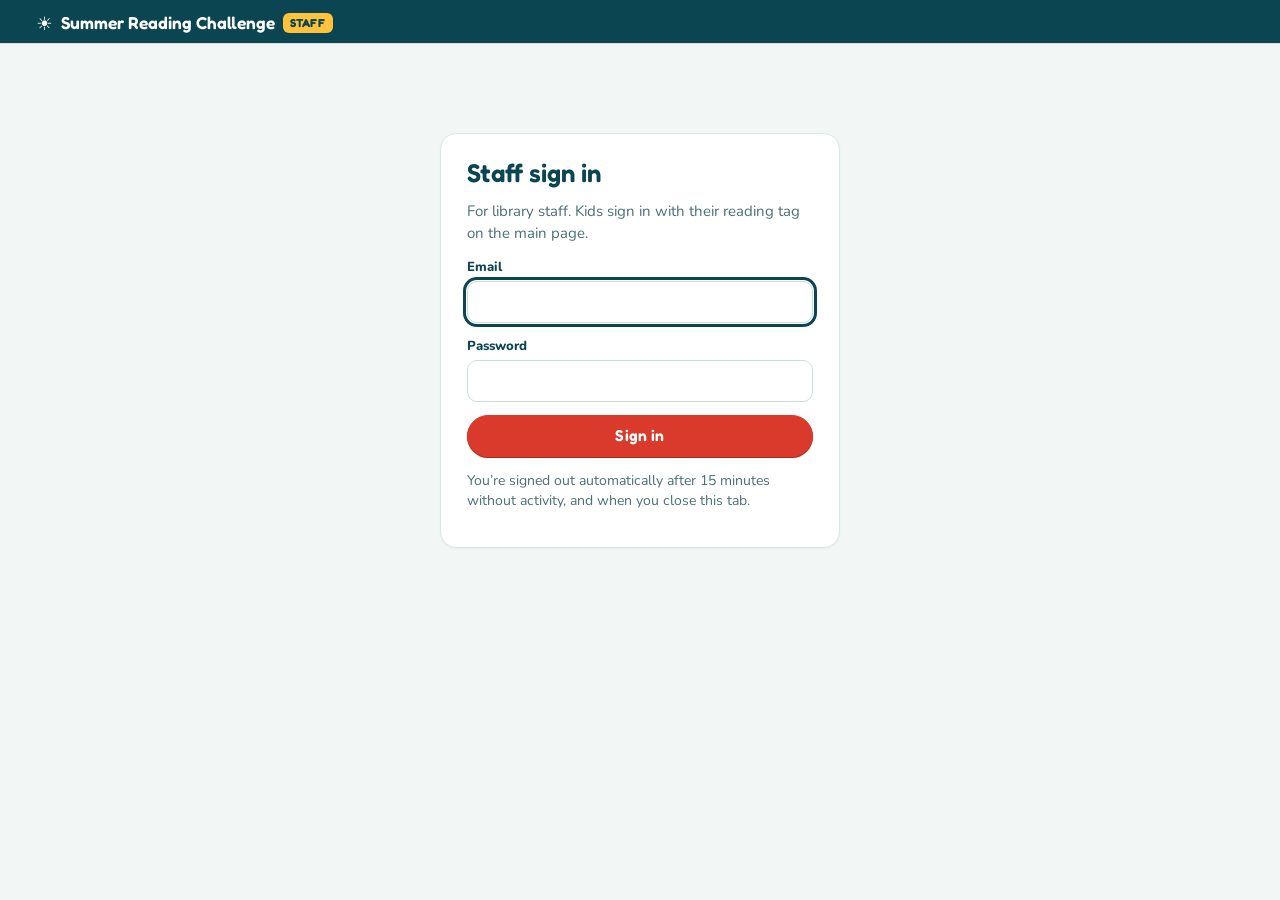
==== commit e74240ea: "Add files via upload" ====
--- a/admin.html
+++ b/admin.html
@@ -10,13 +10,12 @@
   <title>Staff · Summer Reading Challenge</title>
   <link rel="icon" href="./favicon.svg" type="image/svg+xml" />
   <script src="./config.js"></script>
-  <script type="module" crossorigin src="./assets/admin-D1lKQBL1.js"></script>
-  <link rel="modulepreload" crossorigin href="./assets/rolldown-runtime-XKyaHtl9.js">
-  <link rel="modulepreload" crossorigin href="./assets/config-CedhItam.js">
-  <link rel="modulepreload" crossorigin href="./assets/events-DT37tjUp.js">
-  <link rel="modulepreload" crossorigin href="./assets/island-geo-BVX2xn_M.js">
-  <link rel="stylesheet" crossorigin href="./assets/config-xBhfDG-8.css">
-  <link rel="stylesheet" crossorigin href="./assets/admin-D3udv6nK.css">
+  <script type="module" crossorigin src="./assets/admin-CiPS-Sd5.js"></script>
+  <link rel="modulepreload" crossorigin href="./assets/config-BPCo0lkr.js">
+  <link rel="modulepreload" crossorigin href="./assets/events-DpLdY4Cz.js">
+  <link rel="modulepreload" crossorigin href="./assets/island-geo-FkU5cCB3.js">
+  <link rel="stylesheet" crossorigin href="./assets/config-CGcy0nxq.css">
+  <link rel="stylesheet" crossorigin href="./assets/admin-C0pnYYns.css">
 </head>
 <body class="admin">
   <header class="staff-header no-print">
@@ -228,6 +227,8 @@
           <label class="field"><span class="field-label">Minimum reviews</span><input name="minReviews" type="number" min="0" max="50" value="0" inputmode="numeric" /></label>
           <p class="note field-help">Rewards kids who took the time to write genuine reviews of what they read, not just log minutes.
             Reviews you’ve hidden don’t count, so an unsuitable review never earns a place in the draw.</p>
+          <label class="field"><span class="field-label">Minimum island climbs</span><input name="minClimbs" type="number" min="0" max="1000" placeholder="any" inputmode="numeric" /></label>
+          <p class="note field-help">Climbs to the top of Tūteremoana, as each reader’s Kāpiti Island page counts them. Leave empty for anyone.</p>
         </div>
         <label class="check"><input name="weighted" type="checkbox" /> More minutes = more chances</label>
         <label class="check"><input name="exclude" type="checkbox" checked /> Skip readers who already won a draw</label>
@@ -252,7 +253,7 @@
           <p class="note">When a reader reaches a milestone (an hour of reading, five books, a bingo line…), a celebration pops up on their page,
             once: the badge, your message, and a short video, audio clip or picture if you add one. A reward adds bonus minutes, just like a
             bonus at the Desk. Readers who are already past a milestone when you add it or turn it on get it the next time they open their page.
-            Earned badges stay on their page. The starter milestones are off: edit them and turn on the ones you want.</p>
+            Earned badges stay on their page. Starter milestones come switched off: edit them and turn on the ones you want.</p>
         </div>
         <button id="milestoneNew" class="btn btn-primary" type="button">New milestone</button>
       </div>
@@ -510,7 +511,7 @@
           <button class="btn btn-primary" type="submit">Add</button>
         </form>
         <p class="note">Books kids find through search are skipped if their title has a blocked word, and reviews with one are flagged
-          “Rude words” for you to check. Words are matched at the start of a word (so “fucking” is caught), and short words only as
+          “Rude words” for you to check. Words are matched at the start of a word (so “idiots” is caught by “idiot”), and short words only as
           a whole word, so “Sussex” is fine. Look-alikes such as <code>sh1t</code>, <code>f.u.c.k</code> and macron tricks are caught too.</p>
         <ul id="wordList" class="word-chips"></ul>
       </div>
@@ -565,11 +566,13 @@
         <div class="card-head"><h3>Translation spreadsheet</h3></div>
         <p class="note">A spreadsheet of everything kids and the TV can show: all the wording below, plus the bingo boards, news, events, badges, Kimi’s stops,
           bonus reasons, prize names and where events are. Just two columns: the English, and the <strong>te reo Māori</strong> (filled in where there is some already).
-          Give it to a fluent speaker (it opens in Excel or Google Sheets), then upload it here. Each row is matched by its English, and you’ll see every change before anything is saved.</p>
+          Give it to a fluent speaker: it opens in Excel, Google Sheets or Numbers, with a “How to” tab that explains everything. Then upload it here (Excel or CSV).
+          Each row is matched by its English, and you’ll see every change before anything is saved.</p>
         <div class="input-row">
           <button id="wordingDownload" class="btn btn-small" type="button">Download spreadsheet</button>
           <label class="btn btn-small btn-sea file-btn">Upload filled spreadsheet
-            <input id="wordingUpload" type="file" accept=".csv,text/csv,.txt,text/plain" class="sr-only" /></label>
+            <input id="wordingUpload" type="file" accept=".xlsx,application/vnd.openxmlformats-officedocument.spreadsheetml.sheet,.csv,text/csv,.txt,text/plain" class="sr-only" /></label>
+          <button id="wordingDownloadCsv" class="link-btn" type="button">or download as CSV</button>
         </div>
         <p id="wordingSheetMessage" class="message ok" role="status"></p>
       </div>
@@ -594,10 +597,12 @@
     <!-- ===================== KĀPITI ISLAND CLIMB ===================== -->
     <section data-panel="island" class="panel no-print hidden" aria-labelledby="islandTitle">
       <div class="panel-head">
-        <h2 id="islandTitle">Kimi’s Kāpiti Island climb</h2>
-        <p class="note">Every kid climbs their own Kimi up Kāpiti Island with their own minutes: from the beach at Rangatira, where the boat lands,
-          up the Wilkinson Track to the top of Tūteremoana (521 m), then back to the beach for the next climb. Kids see how many times they’ve
-          climbed it and how far up this climb Kimi is, on the island in 3D.</p>
+        <div>
+          <h2 id="islandTitle">Kimi’s Kāpiti Island climb</h2>
+          <p class="note">Every kid climbs their own Kimi up Kāpiti Island with their own minutes: from the beach at Rangatira, where the boat lands,
+            up the Wilkinson Track to the top of Tūteremoana (521 m), then back to the beach for the next climb. Kids see how many times they’ve
+            climbed it and how far up this climb Kimi is, on the island in 3D.</p>
+        </div>
       </div>
       <div class="grid-2 island-grid">
         <div class="stack">
@@ -628,11 +633,6 @@
             <h3>How kids are doing</h3>
             <div id="islandStats" class="kpis island-kpis" aria-live="polite"></div>
           </div>
-          <div class="card notice warn-notice island-care">
-            <strong>Before launch:</strong> Kāpiti Island is of great significance to mana whenua (Ngāti Toa Rangatira, Te Āti Awa ki Whakarongotai and others).
-            Check with mana whenua and the library that they’re happy with Kimi’s climb to Tūteremoana. The track is from OpenStreetMap
-            (© OpenStreetMap contributors, ODbL) and the island’s shape from LINZ’s NZ 8m elevation model (CC BY 3.0 NZ); both are credited on every island view.
-          </div>
         </div>
       </div>
     </section>
@@ -710,7 +710,7 @@
                 <label class="field"><span class="field-label">Type it again</span><input id="tagAddressConfirm" type="url" spellcheck="false" /></label>
                 <p class="note">Must start with https:// and end with /. Test it first: it should open the kids’ sign-in page.</p>
                 <p class="note">For safety, only these web hosts are allowed: <strong id="tagHosts"></strong>.
-                  Moving to a new host (say a council website) needs a developer to approve it first, so a stolen staff login can’t point new tags at another site.</p>
+                  Moving to a new address (say a council website) has to be approved by whoever looks after the website first, so a stolen staff login can’t point new tags at another site.</p>
                 <div class="input-row">
                   <button id="tagAddressTest" class="btn btn-small" type="button">Test this address</button>
                   <button class="btn btn-primary btn-small" type="submit">Save new address</button>
@@ -756,6 +756,23 @@
           </div>
         </div>
       </div>
+
+      <div class="card libraries-card">
+        <div class="card-head">
+          <h3>Library posters: the daily bonus</h3>
+          <button id="addLibrary" class="btn btn-small" type="button">Add a library</button>
+        </div>
+        <p class="note">Each library has a poster with a QR code. A signed-in reader who scans it (or types its code on a library computer)
+          gets that library’s bonus minutes, <strong>once a day in total</strong>, whichever library they visit, while the challenge is open.
+          The minutes show in their total and recent list like any other bonus. “New code” makes the old poster stop working.</p>
+        <div class="table-wrap">
+          <table id="librariesTable" class="table">
+            <thead><tr><th scope="col">Library</th><th scope="col">Poster code</th><th scope="col" class="num">Bonus</th><th scope="col">Status</th>
+              <th scope="col" class="num">Visits today</th><th scope="col" class="num">This season</th><th scope="col"><span class="sr-only">Actions</span></th></tr></thead>
+            <tbody></tbody>
+          </table>
+        </div>
+      </div>
     </section>
   </main>
 
--- a/assets/config-CGcy0nxq.css
+++ b/assets/config-CGcy0nxq.css
@@ -0,0 +1 @@
+@font-face{font-family:Fredoka;font-style:normal;font-display:swap;font-weight:500;src:url(./fredoka-hebrew-500-normal-DdMTjgiE.woff2)format("woff2"),url(./fredoka-hebrew-500-normal-BtShCMVp.woff)format("woff");unicode-range:U+307-308,U+590-5FF,U+200C-2010,U+20AA,U+25CC,U+FB1D-FB4F}@font-face{font-family:Fredoka;font-style:normal;font-display:swap;font-weight:500;src:url(./fredoka-latin-ext-500-normal-0PZPWlWP.woff2)format("woff2"),url(./fredoka-latin-ext-500-normal-CA82fdYH.woff)format("woff");unicode-range:U+100-2BA,U+2BD-2C5,U+2C7-2CC,U+2CE-2D7,U+2DD-2FF,U+304,U+308,U+329,U+1D00-1DBF,U+1E00-1E9F,U+1EF2-1EFF,U+2020,U+20A0-20AB,U+20AD-20C0,U+2113,U+2C60-2C7F,U+A720-A7FF}@font-face{font-family:Fredoka;font-style:normal;font-display:swap;font-weight:500;src:url(./fredoka-latin-500-normal-B0JifZgm.woff2)format("woff2"),url(./fredoka-latin-500-normal-BL692wg7.woff)format("woff");unicode-range:U+??,U+131,U+152-153,U+2BB-2BC,U+2C6,U+2DA,U+2DC,U+304,U+308,U+329,U+2000-206F,U+20AC,U+2122,U+2191,U+2193,U+2212,U+2215,U+FEFF,U+FFFD}@font-face{font-family:Fredoka;font-style:normal;font-display:swap;font-weight:600;src:url(./fredoka-hebrew-600-normal-CTBxhdlE.woff2)format("woff2"),url(./fredoka-hebrew-600-normal-BiVDObXj.woff)format("woff");unicode-range:U+307-308,U+590-5FF,U+200C-2010,U+20AA,U+25CC,U+FB1D-FB4F}@font-face{font-family:Fredoka;font-style:normal;font-display:swap;font-weight:600;src:url(./fredoka-latin-ext-600-normal-GoyidTAB.woff2)format("woff2"),url(./fredoka-latin-ext-600-normal-BExgZzUO.woff)format("woff");unicode-range:U+100-2BA,U+2BD-2C5,U+2C7-2CC,U+2CE-2D7,U+2DD-2FF,U+304,U+308,U+329,U+1D00-1DBF,U+1E00-1E9F,U+1EF2-1EFF,U+2020,U+20A0-20AB,U+20AD-20C0,U+2113,U+2C60-2C7F,U+A720-A7FF}@font-face{font-family:Fredoka;font-style:normal;font-display:swap;font-weight:600;src:url(./fredoka-latin-600-normal-C4zohCW5.woff2)format("woff2"),url(./fredoka-latin-600-normal-CcrEjrB4.woff)format("woff");unicode-range:U+??,U+131,U+152-153,U+2BB-2BC,U+2C6,U+2DA,U+2DC,U+304,U+308,U+329,U+2000-206F,U+20AC,U+2122,U+2191,U+2193,U+2212,U+2215,U+FEFF,U+FFFD}@font-face{font-family:Fredoka;font-style:normal;font-display:swap;font-weight:700;src:url(./fredoka-hebrew-700-normal-DBqnFHCe.woff2)format("woff2"),url(./fredoka-hebrew-700-normal-DiqR04Vd.woff)format("woff");unicode-range:U+307-308,U+590-5FF,U+200C-2010,U+20AA,U+25CC,U+FB1D-FB4F}@font-face{font-family:Fredoka;font-style:normal;font-display:swap;font-weight:700;src:url(./fredoka-latin-ext-700-normal--a2O67AJ.woff2)format("woff2"),url(./fredoka-latin-ext-700-normal-DBnuyHy7.woff)format("woff");unicode-range:U+100-2BA,U+2BD-2C5,U+2C7-2CC,U+2CE-2D7,U+2DD-2FF,U+304,U+308,U+329,U+1D00-1DBF,U+1E00-1E9F,U+1EF2-1EFF,U+2020,U+20A0-20AB,U+20AD-20C0,U+2113,U+2C60-2C7F,U+A720-A7FF}@font-face{font-family:Fredoka;font-style:normal;font-display:swap;font-weight:700;src:url(./fredoka-latin-700-normal-BOIZVyIN.woff2)format("woff2"),url(./fredoka-latin-700-normal-C8FeHd3X.woff)format("woff");unicode-range:U+??,U+131,U+152-153,U+2BB-2BC,U+2C6,U+2DA,U+2DC,U+304,U+308,U+329,U+2000-206F,U+20AC,U+2122,U+2191,U+2193,U+2212,U+2215,U+FEFF,U+FFFD}@font-face{font-family:Nunito;font-style:normal;font-display:swap;font-weight:400;src:url(./nunito-cyrillic-ext-400-normal-CuPM9foi.woff2)format("woff2"),url(./nunito-cyrillic-ext-400-normal-xaE7D4Sw.woff)format("woff");unicode-range:U+460-52F,U+1C80-1C8A,U+20B4,U+2DE0-2DFF,U+A640-A69F,U+FE2E-FE2F}@font-face{font-family:Nunito;font-style:normal;font-display:swap;font-weight:400;src:url(./nunito-cyrillic-400-normal-xAOo5cBP.woff2)format("woff2"),url(./nunito-cyrillic-400-normal-D1j0u8EH.woff)format("woff");unicode-range:U+301,U+400-45F,U+490-491,U+4B0-4B1,U+2116}@font-face{font-family:Nunito;font-style:normal;font-display:swap;font-weight:400;src:url(./nunito-vietnamese-400-normal-BHkVbP3T.woff2)format("woff2"),url(./nunito-vietnamese-400-normal-DtOtW02z.woff)format("woff");unicode-range:U+102-103,U+110-111,U+128-129,U+168-169,U+1A0-1A1,U+1AF-1B0,U+300-301,U+303-304,U+308-309,U+323,U+329,U+1EA0-1EF9,U+20AB}@font-face{font-family:Nunito;font-style:normal;font-display:swap;font-weight:400;src:url(./nunito-latin-ext-400-normal-i-8OOpdj.woff2)format("woff2"),url(./nunito-latin-ext-400-normal-CjMJVfGn.woff)format("woff");unicode-range:U+100-2BA,U+2BD-2C5,U+2C7-2CC,U+2CE-2D7,U+2DD-2FF,U+304,U+308,U+329,U+1D00-1DBF,U+1E00-1E9F,U+1EF2-1EFF,U+2020,U+20A0-20AB,U+20AD-20C0,U+2113,U+2C60-2C7F,U+A720-A7FF}@font-face{font-family:Nunito;font-style:normal;font-display:swap;font-weight:400;src:url(./nunito-latin-400-normal-r8SDr6Up.woff2)format("woff2"),url(./nunito-latin-400-normal-DKg4f3fz.woff)format("woff");unicode-range:U+??,U+131,U+152-153,U+2BB-2BC,U+2C6,U+2DA,U+2DC,U+304,U+308,U+329,U+2000-206F,U+20AC,U+2122,U+2191,U+2193,U+2212,U+2215,U+FEFF,U+FFFD}@font-face{font-family:Nunito;font-style:normal;font-display:swap;font-weight:600;src:url(./nunito-cyrillic-ext-600-normal-CWPPjBOD.woff2)format("woff2"),url(./nunito-cyrillic-ext-600-normal-vnfu4DTE.woff)format("woff");unicode-range:U+460-52F,U+1C80-1C8A,U+20B4,U+2DE0-2DFF,U+A640-A69F,U+FE2E-FE2F}@font-face{font-family:Nunito;font-style:normal;font-display:swap;font-weight:600;src:url(./nunito-cyrillic-600-normal-DJGQ2h05.woff2)format("woff2"),url(./nunito-cyrillic-600-normal-BUjmtIuu.woff)format("woff");unicode-range:U+301,U+400-45F,U+490-491,U+4B0-4B1,U+2116}@font-face{font-family:Nunito;font-style:normal;font-display:swap;font-weight:600;src:url(./nunito-vietnamese-600-normal-BY8O6Cug.woff2)format("woff2"),url(./nunito-vietnamese-600-normal-DO1RqFw5.woff)format("woff");unicode-range:U+102-103,U+110-111,U+128-129,U+168-169,U+1A0-1A1,U+1AF-1B0,U+300-301,U+303-304,U+308-309,U+323,U+329,U+1EA0-1EF9,U+20AB}@font-face{font-family:Nunito;font-style:normal;font-display:swap;font-weight:600;src:url(./nunito-latin-ext-600-normal-Dd9Zuxh1.woff2)format("woff2"),url(./nunito-latin-ext-600-normal-BKUpuB78.woff)format("woff");unicode-range:U+100-2BA,U+2BD-2C5,U+2C7-2CC,U+2CE-2D7,U+2DD-2FF,U+304,U+308,U+329,U+1D00-1DBF,U+1E00-1E9F,U+1EF2-1EFF,U+2020,U+20A0-20AB,U+20AD-20C0,U+2113,U+2C60-2C7F,U+A720-A7FF}@font-face{font-family:Nunito;font-style:normal;font-display:swap;font-weight:600;src:url(./nunito-latin-600-normal-Br8yIETf.woff2)format("woff2"),url(./nunito-latin-600-normal-Cd0eNu1l.woff)format("woff");unicode-range:U+??,U+131,U+152-153,U+2BB-2BC,U+2C6,U+2DA,U+2DC,U+304,U+308,U+329,U+2000-206F,U+20AC,U+2122,U+2191,U+2193,U+2212,U+2215,U+FEFF,U+FFFD}@font-face{font-family:Nunito;font-style:normal;font-display:swap;font-weight:700;src:url(./nunito-cyrillic-ext-700-normal-BuR0mlCG.woff2)format("woff2"),url(./nunito-cyrillic-ext-700-normal-DfoqN4Gs.woff)format("woff");unicode-range:U+460-52F,U+1C80-1C8A,U+20B4,U+2DE0-2DFF,U+A640-A69F,U+FE2E-FE2F}@font-face{font-family:Nunito;font-style:normal;font-display:swap;font-weight:700;src:url(./nunito-cyrillic-700-normal-DP36NgGt.woff2)format("woff2"),url(./nunito-cyrillic-700-normal-DfHRUDv-.woff)format("woff");unicode-range:U+301,U+400-45F,U+490-491,U+4B0-4B1,U+2116}@font-face{font-family:Nunito;font-style:normal;font-display:swap;font-weight:700;src:url(./nunito-vietnamese-700-normal-Ch8EUCfz.woff2)format("woff2"),url(./nunito-vietnamese-700-normal-C9SQsXvj.woff)format("woff");unicode-range:U+102-103,U+110-111,U+128-129,U+168-169,U+1A0-1A1,U+1AF-1B0,U+300-301,U+303-304,U+308-309,U+323,U+329,U+1EA0-1EF9,U+20AB}@font-face{font-family:Nunito;font-style:normal;font-display:swap;font-weight:700;src:url(./nunito-latin-ext-700-normal-BWeMsAzO.woff2)format("woff2"),url(./nunito-latin-ext-700-normal-D4woHhbd.woff)format("woff");unicode-range:U+100-2BA,U+2BD-2C5,U+2C7-2CC,U+2CE-2D7,U+2DD-2FF,U+304,U+308,U+329,U+1D00-1DBF,U+1E00-1E9F,U+1EF2-1EFF,U+2020,U+20A0-20AB,U+20AD-20C0,U+2113,U+2C60-2C7F,U+A720-A7FF}@font-face{font-family:Nunito;font-style:normal;font-display:swap;font-weight:700;src:url(./nunito-latin-700-normal-Dort48En.woff2)format("woff2"),url(./nunito-latin-700-normal-OcDqTBcA.woff)format("woff");unicode-range:U+??,U+131,U+152-153,U+2BB-2BC,U+2C6,U+2DA,U+2DC,U+304,U+308,U+329,U+2000-206F,U+20AC,U+2122,U+2191,U+2193,U+2212,U+2215,U+FEFF,U+FFFD}@font-face{font-family:Nunito;font-style:normal;font-display:swap;font-weight:800;src:url(./nunito-cyrillic-ext-800-normal-B-cvGohL.woff2)format("woff2"),url(./nunito-cyrillic-ext-800-normal-pjRatrRO.woff)format("woff");unicode-range:U+460-52F,U+1C80-1C8A,U+20B4,U+2DE0-2DFF,U+A640-A69F,U+FE2E-FE2F}@font-face{font-family:Nunito;font-style:normal;font-display:swap;font-weight:800;src:url(./nunito-cyrillic-800-normal-D3igD7Kl.woff2)format("woff2"),url(./nunito-cyrillic-800-normal-DymMgApb.woff)format("woff");unicode-range:U+301,U+400-45F,U+490-491,U+4B0-4B1,U+2116}@font-face{font-family:Nunito;font-style:normal;font-display:swap;font-weight:800;src:url(./nunito-vietnamese-800-normal-D_CZYdm9.woff2)format("woff2"),url(./nunito-vietnamese-800-normal-Dz0hZPb5.woff)format("woff");unicode-range:U+102-103,U+110-111,U+128-129,U+168-169,U+1A0-1A1,U+1AF-1B0,U+300-301,U+303-304,U+308-309,U+323,U+329,U+1EA0-1EF9,U+20AB}@font-face{font-family:Nunito;font-style:normal;font-display:swap;font-weight:800;src:url(./nunito-latin-ext-800-normal-CtU8tJOV.woff2)format("woff2"),url(./nunito-latin-ext-800-normal-CDcxIxx8.woff)format("woff");unicode-range:U+100-2BA,U+2BD-2C5,U+2C7-2CC,U+2CE-2D7,U+2DD-2FF,U+304,U+308,U+329,U+1D00-1DBF,U+1E00-1E9F,U+1EF2-1EFF,U+2020,U+20A0-20AB,U+20AD-20C0,U+2113,U+2C60-2C7F,U+A720-A7FF}@font-face{font-family:Nunito;font-style:normal;font-display:swap;font-weight:800;src:url(./nunito-latin-800-normal-Dz8SOQK_.woff2)format("woff2"),url(./nunito-latin-800-normal-D-J0wlBY.woff)format("woff");unicode-range:U+??,U+131,U+152-153,U+2BB-2BC,U+2C6,U+2DA,U+2DC,U+304,U+308,U+329,U+2000-206F,U+20AC,U+2122,U+2191,U+2193,U+2212,U+2215,U+FEFF,U+FFFD}@font-face{font-family:Nunito;font-style:normal;font-display:swap;font-weight:900;src:url(./nunito-cyrillic-ext-900-normal-BLeVovcl.woff2)format("woff2"),url(./nunito-cyrillic-ext-900-normal-DKFql_-q.woff)format("woff");unicode-range:U+460-52F,U+1C80-1C8A,U+20B4,U+2DE0-2DFF,U+A640-A69F,U+FE2E-FE2F}@font-face{font-family:Nunito;font-style:normal;font-display:swap;font-weight:900;src:url(./nunito-cyrillic-900-normal-CWPcV0_V.woff2)format("woff2"),url(./nunito-cyrillic-900-normal-Dr1fjxoU.woff)format("woff");unicode-range:U+301,U+400-45F,U+490-491,U+4B0-4B1,U+2116}@font-face{font-family:Nunito;font-style:normal;font-display:swap;font-weight:900;src:url(./nunito-vietnamese-900-normal-D6LWQAy_.woff2)format("woff2"),url(./nunito-vietnamese-900-normal-WV2-fBew.woff)format("woff");unicode-range:U+102-103,U+110-111,U+128-129,U+168-169,U+1A0-1A1,U+1AF-1B0,U+300-301,U+303-304,U+308-309,U+323,U+329,U+1EA0-1EF9,U+20AB}@font-face{font-family:Nunito;font-style:normal;font-display:swap;font-weight:900;src:url(./nunito-latin-ext-900-normal-Dllsvgjo.woff2)format("woff2"),url(./nunito-latin-ext-900-normal-CTBZd6bf.woff)format("woff");unicode-range:U+100-2BA,U+2BD-2C5,U+2C7-2CC,U+2CE-2D7,U+2DD-2FF,U+304,U+308,U+329,U+1D00-1DBF,U+1E00-1E9F,U+1EF2-1EFF,U+2020,U+20A0-20AB,U+20AD-20C0,U+2113,U+2C60-2C7F,U+A720-A7FF}@font-face{font-family:Nunito;font-style:normal;font-display:swap;font-weight:900;src:url(./nunito-latin-900-normal-BVB1fGs6.woff2)format("woff2"),url(./nunito-latin-900-normal-CVn49sIn.woff)format("woff");unicode-range:U+??,U+131,U+152-153,U+2BB-2BC,U+2C6,U+2DA,U+2DC,U+304,U+308,U+329,U+2000-206F,U+20AC,U+2122,U+2191,U+2193,U+2212,U+2215,U+FEFF,U+FFFD}@font-face{font-family:Fredoka;font-style:normal;font-weight:500;font-display:swap;unicode-range:U+12B;src:url(./nunito-latin-ext-700-normal-BWeMsAzO.woff2)format("woff2")}@font-face{font-family:Fredoka;font-style:normal;font-weight:600;font-display:swap;unicode-range:U+12B;src:url(./nunito-latin-ext-800-normal-CtU8tJOV.woff2)format("woff2")}@font-face{font-family:Fredoka;font-style:normal;font-weight:700;font-display:swap;unicode-range:U+12B;src:url(./nunito-latin-ext-900-normal-Dllsvgjo.woff2)format("woff2")}:root{--ink:#0b4552;--ink-soft:#4b6f78;--ink-faint:#5f7f86;--lagoon:#35b7b0;--lagoon-deep:#1f8f8b;--shallow:#dcf3ef;--foam:#f4fbf9;--sky:#a9e3f1;--sun:#ffc23a;--sun-deep:#f0a21f;--sun-soft:#fff1c9;--pohutukawa:#d93a2b;--pohutukawa-deep:#b32719;--pohutukawa-soft:#fde4e0;--kawakawa:#5f9230;--kawakawa-deep:#4a7524;--kawakawa-soft:#e4f1d3;--sand:#f3dca4;--white:#fff;--line:#cfe6e2;--radius-xl:36px;--radius-lg:28px;--radius:22px;--radius-sm:14px;--clay:0 18px 32px -14px #0b45524d, 0 2px 0 #0b45520a, inset 0 -6px 12px #0b455212, inset 0 3px 0 #fffffff2;--clay-raised:0 8px 0 -2px #0b45521a, 0 22px 36px -12px #0b455252, inset 0 -6px 12px #0b455212, inset 0 3px 0 #fffffff2;--clay-sm:0 8px 16px -8px #0b455252, inset 0 -4px 8px #0b455214, inset 0 2px 0 #ffffffe6;--clay-pressed:inset 0 6px 12px #00000029, inset 0 -2px 4px #ffffff59;--clay-well:inset 0 3px 7px #0b455221, inset 0 -2px 3px #ffffffe6;--font-display:"Fredoka", "Nunito", system-ui, sans-serif;--font-body:"Nunito", system-ui, sans-serif;--ease-out:cubic-bezier(.2, .8, .2, 1);--ease-spring:cubic-bezier(.34, 1.56, .64, 1);font-family:var(--font-body);color:var(--ink);-webkit-font-smoothing:antialiased}*,:before,:after{box-sizing:border-box}html{-webkit-text-size-adjust:100%;scroll-behavior:smooth}@media (prefers-reduced-motion:reduce){html{scroll-behavior:auto}}body{padding-left:env(safe-area-inset-left);padding-right:env(safe-area-inset-right);background:radial-gradient(1200px 500px at 50% -120px, #ffffffb3, transparent 70%), linear-gradient(180deg, #c9eef3 0, var(--shallow) 520px, var(--shallow) 100%);background-color:var(--shallow);min-height:100vh;margin:0;line-height:1.5}h1,h2,h3,h4{font-family:var(--font-display);letter-spacing:-.01em;margin:0;font-weight:700;line-height:1.1}p{margin:0}button,input,textarea,select{font:inherit;color:inherit}img{max-width:100%;display:block}a{color:var(--lagoon-deep);font-weight:700}:focus-visible{outline:3px solid var(--ink);outline-offset:3px;box-shadow:0 0 0 6px #ffc23a8c}::selection{background:var(--sun);color:var(--ink)}.sr-only{clip:rect(0 0 0 0);white-space:nowrap;width:1px;height:1px;position:absolute;overflow:hidden}.muted{color:var(--ink-soft)}.num{font-variant-numeric:tabular-nums}.card{background:var(--white);border-radius:var(--radius-lg);box-shadow:var(--clay);min-width:0;padding:clamp(1.1rem,2.6vw,1.6rem)}.card-head{flex-wrap:wrap;justify-content:space-between;align-items:center;gap:.75rem;margin-bottom:1rem;display:flex}.card-head h2{align-items:center;gap:.55rem;font-size:clamp(1.3rem,2.4vw,1.55rem);display:flex}.card-head .hint{color:var(--ink-soft);font-size:.9rem;font-weight:700}.emoji-badge{background:var(--badge,var(--shallow));border-radius:14px;flex:none;place-items:center;width:40px;height:40px;font-size:1.3rem;display:grid;box-shadow:inset 0 -3px 5px #0b45521a,inset 0 2px #fffc}.emoji-badge.badge-sea{--badge:#d6f0ee}.btn{--btn-bg:var(--white);--btn-fg:var(--ink);cursor:pointer;text-align:center;text-wrap:balance;min-height:48px;line-height:1.2;font-family:var(--font-display);letter-spacing:.01em;background:var(--btn-bg);color:var(--btn-fg);box-shadow:var(--clay-sm);transition:transform .14s var(--ease-out), box-shadow .14s ease, filter .15s, background-color .2s;-webkit-tap-highlight-color:transparent;border:0;border-radius:999px;justify-content:center;align-items:center;gap:.5rem;padding:.75rem 1.35rem;font-size:1.05rem;font-weight:600;text-decoration:none;display:inline-flex}.btn:hover{filter:brightness(1.04);transform:translateY(-1px)}.btn:active{box-shadow:var(--clay-pressed);transform:translateY(2px)scale(.98)}.btn:disabled{opacity:.55;cursor:not-allowed;filter:none;transform:none}.btn-primary{--btn-bg:linear-gradient(180deg, #e8513f, var(--pohutukawa) 55%, #c83020);--btn-fg:#fff;background:var(--btn-bg);box-shadow:0 14px 24px -10px #b32719b3,inset 0 -5px 9px #00000029,inset 0 3px #ffffff4d}.btn-primary:active{box-shadow:inset 0 6px 12px #00000040}.btn-sea{--btn-fg:#fff;background:linear-gradient(180deg, #2aa29d, var(--lagoon-deep));box-shadow:0 12px 22px -10px #1f8f8bcc,inset 0 -5px 9px #00000024,inset 0 3px #ffffff4d}.btn-sun{--btn-fg:var(--ink);background:linear-gradient(180deg, #ffd25e, var(--sun));box-shadow:0 12px 22px -10px #c88c00b3,inset 0 -5px 9px #b46e002e,inset 0 3px #ffffff8c}.btn-soft{--btn-bg:var(--foam)}.btn-ghost{--btn-bg:#ffffffa6;min-height:42px;padding:.5rem 1rem;font-size:.98rem;box-shadow:0 4px 10px -6px #0b45524d}.btn-small{min-height:36px;padding:.35rem .85rem;font-size:.9rem}.btn-big{min-height:64px;padding:1rem 1.9rem;font-size:1.3rem}.btn-danger{--btn-bg:var(--pohutukawa-soft);--btn-fg:var(--pohutukawa-deep)}.btn-block{width:100%}.icon-btn{cursor:pointer;background:var(--foam);width:44px;height:44px;box-shadow:var(--clay-sm);color:var(--ink);transition:transform .14s var(--ease-out);border:0;border-radius:50%;place-items:center;font-size:1.15rem;display:grid}.icon-btn:active{box-shadow:var(--clay-pressed);transform:scale(.94)}.input,textarea.input{border-radius:var(--radius-sm);background:var(--foam);width:100%;min-height:52px;box-shadow:var(--clay-well);border:0;padding:.8rem 1.05rem;font-size:1.05rem;transition:box-shadow .15s}textarea.input{resize:vertical;line-height:1.45}.input:focus{box-shadow:var(--clay-well), 0 0 0 3px var(--lagoon);outline:none}.input::placeholder{color:var(--ink-faint)}.field-label{margin:0 0 .45rem;font-size:.95rem;font-weight:800;display:block}.message{color:var(--pohutukawa-deep);min-height:1.4em;font-weight:700}.message.ok{color:var(--kawakawa-deep)}.message:empty{display:none}.chips{flex-wrap:wrap;gap:.5rem;display:flex}.chip{cursor:pointer;background:var(--foam);min-width:58px;min-height:46px;font-family:var(--font-display);box-shadow:var(--clay-sm);transition:transform .12s var(--ease-out), background-color .15s;border:0;border-radius:999px;padding:.45rem 1rem;font-size:1.08rem;font-weight:600}.chip:active{transform:scale(.95)}.chip[aria-pressed=true]{background:var(--lagoon-deep);color:#fff;box-shadow:var(--clay-pressed)}.pill{background:var(--shallow);color:var(--ink);border-radius:999px;align-items:center;gap:.3rem;padding:.2rem .65rem;font-size:.82rem;font-weight:800;display:inline-flex}.pill.sun{background:var(--sun-soft)}.pill.green{background:var(--kawakawa-soft);color:var(--kawakawa-deep)}dialog.modal{color:var(--ink);background:0 0;border:0;width:min(520px,100vw - 24px);max-height:calc(100dvh - 24px);padding:0;overflow:visible}dialog.modal::backdrop{-webkit-backdrop-filter:blur(4px);backdrop-filter:blur(4px);background:#0b374280}.modal-body{background:var(--white);border-radius:var(--radius-xl);overscroll-behavior:contain;max-height:calc(100dvh - 24px);padding:clamp(1.25rem,4vw,1.9rem);position:relative;overflow:auto;box-shadow:0 30px 70px -20px #0b37428c,inset 0 -6px 12px #0b45520d,inset 0 3px #fffffff2}.modal-body h2{margin-bottom:.5rem;padding-right:2.6rem;font-size:clamp(1.45rem,4.5vw,1.8rem)}.modal-close{z-index:2;position:absolute;top:16px;right:16px}.modal-actions{flex-wrap:wrap;justify-content:flex-end;gap:.6rem;margin-top:1.4rem;display:flex}@media (max-width:520px){dialog.modal{width:100vw;max-width:100vw;max-height:94dvh;margin:auto 0 0}.modal-body{max-height:94dvh;padding-bottom:calc(1.25rem + env(safe-area-inset-bottom));border-radius:30px 30px 0 0}.modal-actions .btn{flex:auto}}.empty{color:var(--ink-soft);text-align:center;padding:1.2rem .5rem;font-weight:700}.empty .big-emoji{margin-bottom:.35rem;font-size:2.2rem;display:block}.skeleton{border-radius:var(--radius);background:linear-gradient(90deg,#e5f4f1 0,#f4fbf9 40%,#e5f4f1 80%) 0 0/200% 100%;animation:1.4s linear infinite shimmer}@keyframes shimmer{to{background-position:-200% 0}}@media (prefers-reduced-motion:reduce){*,:before,:after{transition-duration:.01ms!important;animation-duration:.01ms!important;animation-iteration-count:1!important}}.confetti-canvas{pointer-events:none;z-index:100;width:100%;height:100%;position:fixed;top:0;bottom:0;left:0;right:0}
--- a/assets/admin-C0pnYYns.css
+++ b/assets/admin-C0pnYYns.css
@@ -0,0 +1 @@
+.admin{--page:#f2f7f6;--border:#d9e8e5;--border-soft:#e6f0ee;--hover:#f6fbfa;--radius-card:16px;--radius-ctl:10px;--shadow-card:0 1px 2px #0b45520d;--amber:#8a5a00;--amber-soft:#fff4d6;--amber-line:#f0d48a;background:var(--page);font-size:15px;line-height:1.45}.admin .hidden{display:none!important}.admin h1,.admin h2,.admin h3{letter-spacing:0;font-weight:600}.admin h2{font-size:1.45rem}.admin h3{font-size:1.12rem}.admin code{background:var(--foam);border-radius:5px;padding:0 .3em;font-size:.9em}.admin a{font-weight:700}.admin .muted{color:var(--ink-soft)}.admin .small{font-size:.85rem}.grow{flex:auto;min-width:0}.staff-header{z-index:20;background:var(--ink);color:#fff;position:sticky;top:0;box-shadow:0 1px #0000001a}.staff-bar{max-width:1240px;padding:.6rem max(16px, env(safe-area-inset-left)) .4rem;justify-content:space-between;align-items:center;gap:1rem;margin:0 auto;display:flex}.brand{font-family:var(--font-display);white-space:nowrap;align-items:center;gap:.5rem;min-width:0;font-size:1.08rem;font-weight:600;display:flex}.brand-mark{flex:none;font-size:1.15rem}.brand-name{text-overflow:ellipsis;min-width:0;overflow:hidden}.brand-tag{text-transform:uppercase;letter-spacing:.08em;background:var(--sun);color:var(--ink);border-radius:6px;flex:none;padding:.1rem .45rem;font-size:.72rem;font-weight:700}.staff-who{flex:none;align-items:center;gap:.75rem;display:flex}.staff-email{color:#ffffffbf;text-overflow:ellipsis;white-space:nowrap;max-width:30vw;font-size:.85rem;overflow:hidden}.admin .btn.btn-on-dark{--btn-bg:transparent;--btn-fg:#fff;border-color:#ffffff59}.admin .btn.btn-on-dark:hover{--btn-bg:#ffffff1a}.tabs{scrollbar-width:none;max-width:1240px;padding:0 max(10px, env(safe-area-inset-left));gap:.15rem;margin:0 auto;display:flex;overflow-x:auto}.tabs::-webkit-scrollbar{display:none}.tabs button{color:#ffffffb8;cursor:pointer;font-family:var(--font-display);background:0 0;border:0;border-radius:10px 10px 0 0;flex:none;align-items:center;gap:.45rem;min-height:44px;padding:.65rem .95rem .75rem;font-size:1rem;font-weight:600;display:inline-flex;position:relative}.tabs button:hover{color:#fff;background:#ffffff0f}.tabs button[aria-selected=true]{color:var(--ink);background:var(--page)}.tabs button:focus-visible{outline-offset:-3px}.admin :focus-visible{outline:3px solid var(--ink);outline-offset:2px}.staff-header :focus-visible{outline-color:var(--sun)}.toast :focus-visible{outline-color:var(--sun)}.tabs button[aria-selected=true]:focus-visible{outline-color:var(--ink)}.tab-badge{background:var(--sun);min-width:1.45rem;height:1.45rem;color:var(--ink);font-family:var(--font-body);border-radius:999px;place-items:center;padding:0 .4rem;font-size:.78rem;font-weight:900;display:inline-grid}.staff-main{max-width:1240px;padding:1.25rem max(16px, env(safe-area-inset-left)) 4rem;margin:0 auto}.panel{flex-direction:column;gap:1rem;display:flex}.panel-head{justify-content:space-between;align-items:flex-end;gap:1rem;display:flex}.panel-head .note{max-width:70ch;margin-top:.3rem}.stack{flex-direction:column;gap:1rem;display:flex}.grid-2{grid-template-columns:repeat(2,minmax(0,1fr));align-items:start;gap:1rem;display:grid}.settings-grid{grid-template-columns:minmax(0,1.1fr) minmax(0,1fr)}.admin .card{background:var(--white);border:1px solid var(--border);border-radius:var(--radius-card);box-shadow:var(--shadow-card);padding:1.1rem 1.2rem;scroll-margin-top:120px}.admin .card-head{flex-wrap:wrap;justify-content:flex-start;align-items:center;gap:.6rem .75rem;margin-bottom:.5rem;display:flex}.admin .card-head h3{flex:auto}.card-foot{gap:.5rem;margin-top:.75rem;display:flex}.note{color:var(--ink-soft);font-size:.88rem;line-height:1.45}.card>.note,.form-card>.note{margin-bottom:.6rem}.card>form+.note{margin-top:.6rem}.form-card{flex-direction:column;gap:.75rem;display:flex}.form-card>.note{margin:-.35rem 0 0}.admin input:not([type=checkbox]):not([type=radio]),.admin select,.admin textarea{border-radius:var(--radius-ctl);width:100%;min-height:42px;color:var(--ink);background:#fff;border:1px solid #c9dcd8;padding:.5rem .7rem;font-size:.98rem;transition:border-color .12s,box-shadow .12s}.admin textarea{resize:vertical;line-height:1.45}.admin input::placeholder,.admin textarea::placeholder{color:var(--ink-soft)}.admin input:focus,.admin select:focus,.admin textarea:focus{outline:3px solid var(--ink);outline-offset:1px;border-color:var(--ink);box-shadow:none}.admin input[type=checkbox]{width:1.15rem;height:1.15rem;accent-color:var(--lagoon-deep);flex:none;margin:0}.admin input:disabled,.admin select:disabled{background:var(--foam);color:var(--ink-soft)}.field{flex-direction:column;gap:.25rem;min-width:0;display:flex}.admin .field-label{color:var(--ink);margin:0;font-size:.82rem;font-weight:800}.field-end{align-self:end}.inline-field{align-items:center;gap:.5rem;display:flex}.inline-field select{width:auto;min-height:36px;padding:.3rem .6rem}.card-head>input[type=search]{width:min(320px,100%)}.check{cursor:pointer;align-items:center;gap:.5rem;min-height:36px;font-weight:600;display:inline-flex}.input-row{flex-wrap:wrap;align-items:flex-end;gap:.6rem;display:flex}.input-row>.grow{flex:220px}.input-row.center{align-items:center}.form-grid{grid-template-columns:repeat(auto-fit,minmax(170px,1fr));align-items:end;gap:.75rem;display:grid}.form-grid .span-2{grid-column:span 2}.form-grid .field-help{grid-column:1/-1;margin:-.2rem 0 0}#drawForm{container-type:inline-size}.draw-grid{grid-template-columns:minmax(0,1fr)}.draw-grid .span-2{grid-column:auto}@container (width>=420px){.draw-grid{grid-template-columns:repeat(2,minmax(0,1fr))}}@container (width>=640px){.draw-grid{grid-template-columns:repeat(4,minmax(0,1fr))}.draw-grid .span-2{grid-column:span 3}}#settingsForm{container-type:inline-size}.quad-grid{grid-template-columns:minmax(0,1fr)}@container (width>=340px){.quad-grid{grid-template-columns:repeat(2,minmax(0,1fr))}}@container (width>=720px){.quad-grid{grid-template-columns:repeat(4,minmax(0,1fr))}}.narrow{flex:none;width:90px!important}.code-input{font-family:var(--font-display);letter-spacing:.06em;text-transform:uppercase;font-size:1.15rem!important}.code-input::placeholder{font-family:var(--font-body);letter-spacing:0;text-transform:none;font-size:.98rem}.admin .btn{box-shadow:none;filter:none;border:1px solid #c9dcd8;border-radius:999px;min-height:42px;padding:.45rem 1rem;font-size:.98rem;transform:none}.admin .btn:hover:not(:disabled){--btn-bg:var(--hover);filter:none;border-color:#b4cdc8;transform:none}.admin .btn:active:not(:disabled){box-shadow:none;transform:translateY(1px)}.admin .btn-small{min-height:36px;padding:.25rem .8rem;font-size:.9rem}.admin .btn-primary{background:var(--pohutukawa);border-color:var(--pohutukawa);color:#fff;box-shadow:0 1px 0 var(--pohutukawa-deep)}.admin .btn-primary:hover:not(:disabled){background:var(--pohutukawa-deep);border-color:var(--pohutukawa-deep)}.admin .btn-sea{background:var(--lagoon-deep);border-color:var(--lagoon-deep);color:#fff;box-shadow:0 1px #176e6b}.admin .btn-sea:hover:not(:disabled){background:#187a76;border-color:#187a76}.admin .btn-danger{--btn-bg:#fff;--btn-fg:var(--pohutukawa-deep);border-color:#efc2bb}.admin .btn-danger:hover:not(:disabled){--btn-bg:var(--pohutukawa-soft);border-color:#e3a49a}.admin .btn-danger-solid{--btn-bg:var(--pohutukawa-deep);--btn-fg:#fff;border-color:var(--pohutukawa-deep)}.admin .btn-danger-solid:hover:not(:disabled){--btn-bg:#951f13}.admin .btn-block{width:100%}.admin .btn:disabled{opacity:.55}.link-btn{color:var(--lagoon-deep);font:inherit;cursor:pointer;text-underline-offset:2px;background:0 0;border:0;padding:0;font-weight:800;text-decoration:underline}.admin .btn.is-busy{opacity:1;position:relative;color:#0000!important}.admin .btn.is-busy:after{content:"";border:2px solid;border-color:var(--ink-soft) transparent var(--ink-soft) var(--ink-soft);border-radius:50%;width:1.05em;height:1.05em;margin:auto;animation:.7s linear infinite spin;position:absolute;top:0;bottom:0;left:0;right:0}.admin .btn-primary.is-busy:after,.admin .btn-sea.is-busy:after,.admin .btn-danger-solid.is-busy:after{border-color:#fff #0000 #fff #fff}.spinner{border:2px solid var(--line);border-top-color:var(--lagoon-deep);vertical-align:-.15em;border-radius:50%;width:1rem;height:1rem;animation:.7s linear infinite spin;display:inline-block}@keyframes spin{to{transform:rotate(360deg)}}.toolbar{flex-wrap:wrap;justify-content:space-between;align-items:center;gap:.6rem;margin-bottom:.75rem;display:flex}.panel>.toolbar{margin-bottom:0}.toolbar input[type=search]{width:min(320px,100%)}.segmented{background:var(--white);border:1px solid var(--border);border-radius:999px;flex-wrap:wrap;gap:2px;padding:3px;display:inline-flex}.segmented button{cursor:pointer;min-height:36px;font-family:var(--font-display);color:var(--ink-soft);background:0 0;border:0;border-radius:999px;align-items:center;gap:.4rem;padding:.35rem .95rem;font-size:.95rem;font-weight:600;display:inline-flex}.segmented button:hover{color:var(--ink);background:var(--hover)}.segmented button[aria-pressed=true]{background:var(--ink);color:#fff}.seg-count:empty{display:none}.seg-count{background:var(--sun);color:var(--ink);font-family:var(--font-body);text-align:center;border-radius:999px;min-width:1.3rem;padding:0 .4rem;font-size:.75rem;font-weight:900}.subtabs{flex-wrap:wrap;gap:.4rem;display:flex}.subtabs button{border:1px solid var(--border);min-height:38px;font-family:var(--font-display);cursor:pointer;color:var(--ink-soft);background:#fff;border-radius:999px;padding:.4rem 1rem;font-weight:600}.subtabs button:hover{color:var(--ink)}.subtabs button[aria-selected=true]{background:var(--ink);border-color:var(--ink);color:#fff}.admin .chips{gap:.4rem}.chip-btn{cursor:pointer;min-height:38px;font-family:var(--font-display);color:var(--ink);background:#fff;border:1px solid #c9dcd8;border-radius:999px;padding:.3rem .85rem;font-size:.95rem;font-weight:600}.chip-btn:hover{background:var(--hover)}.chip-btn[aria-pressed=true]{background:var(--lagoon-deep);border-color:var(--lagoon-deep);color:#fff}.admin .pill{color:var(--ink);white-space:nowrap;background:#e9f1f0;border-radius:999px;padding:.15rem .6rem;font-size:.78rem;font-weight:800}.admin .pill.ok{background:var(--kawakawa-soft);color:var(--kawakawa-deep)}.admin .pill.warn{background:var(--pohutukawa-soft);color:var(--pohutukawa-deep)}.admin .pill.sun{background:var(--sun-soft);color:var(--amber)}.admin .pill.muted-pill{color:var(--ink-soft);background:#eef1f1}.notice{border-radius:12px;padding:.7rem .85rem;font-size:.9rem}.warn-notice{background:var(--amber-soft);border:1px solid var(--amber-line);color:#4d3800}.admin .message{font-size:.92rem}.rows{margin:0;padding:0;list-style:none}.rows>li{border-bottom:1px solid var(--border-soft)}.rows>li:last-child{border-bottom:0}.row{align-items:center;gap:.75rem;min-height:52px;padding:.6rem .15rem;display:flex}.row-main{flex-direction:column;flex:auto;gap:.1rem;min-width:0;display:flex}.row-title{overflow-wrap:anywhere;flex-wrap:wrap;align-items:center;gap:.15rem .4rem;display:flex}.row-sub{color:var(--ink-soft);font-size:.83rem;font-weight:600;display:block}.row-actions{flex-wrap:wrap;flex:none;justify-content:flex-end;align-items:center;gap:.35rem;max-width:60%;display:flex}.row .value{font-family:var(--font-display);white-space:nowrap;font-weight:600}.row.more{color:var(--ink-soft);min-height:0;font-size:.88rem;font-weight:700}.rows>li.prize-row,.rows>.overdue-row{background:var(--sun-soft);border-bottom:0;border-radius:10px;margin:.2rem 0;padding-inline-start:.65rem;padding-inline-end:.65rem}.rows>.overdue-row{background:#fff2ef}.url{font-family:ui-monospace,Menlo,monospace;font-size:.88rem}.admin .empty{text-align:center;color:var(--ink-soft);border:0;flex-direction:column;align-items:center;gap:.2rem;padding:1.4rem .75rem;font-weight:600;display:flex}.admin .empty strong{color:var(--ink);font-weight:800}.admin .empty span{max-width:46ch;font-size:.88rem}.rows>li.empty{border-bottom:0}.loading-row{color:var(--ink-soft);justify-content:center;align-items:center;gap:.5rem;padding:1.2rem;font-weight:700;list-style:none;display:flex}[aria-busy=true]>.row,[aria-busy=true]>.review{opacity:.6;transition:opacity .2s}.boot-loading{text-align:center;color:var(--ink-soft);padding:4rem 1rem;font-weight:700}.kpis{border:1px solid var(--border);border-radius:var(--radius-card);box-shadow:var(--shadow-card);background:#fff;grid-template-columns:repeat(6,minmax(0,1fr));display:grid;overflow:hidden}.kpi{flex-direction:column;gap:.15rem;min-width:0;padding:.9rem 1.1rem;display:flex}.kpi+.kpi{border-left:1px solid var(--border-soft)}.kpi strong{font-family:var(--font-display);font-variant-numeric:tabular-nums;font-size:1.65rem;font-weight:600;line-height:1.1}.kpi span{color:var(--ink-soft);font-size:.84rem;font-weight:700}.kpi-attention{background:var(--sun-soft)}.kpi-attention strong{color:var(--amber)}.skeleton-line{background:linear-gradient(90deg,#e9f2f0 0,#f6fbfa 40%,#e9f2f0 80%) 0 0/200% 100%;border-radius:6px;width:60%;height:1.4rem;animation:1.4s linear infinite shimmer;display:block}.skeleton-line.short{width:80%;height:.8rem;margin-top:.35rem}.today-reviews{align-items:center;min-height:92px;display:flex}.today-reviews .empty{width:100%}.big-count{align-items:center;gap:1rem;padding:.5rem 0;display:flex}.big-count>strong{font-family:var(--font-display);color:var(--amber);font-size:3rem;font-weight:600;line-height:1}.big-count p{font-weight:700}.flag-line{color:var(--pohutukawa-deep);margin-top:.2rem;font-size:.92rem}.flag{font-weight:900}.cover{aspect-ratio:2/3;background:var(--shallow);border-radius:6px;flex:none;place-items:center;width:72px;display:grid;overflow:hidden;box-shadow:inset 0 0 0 1px #0b455214}.cover img{object-fit:cover;width:100%;height:100%}.cover-fallback{font-family:var(--font-display);color:var(--lagoon-deep);font-size:1.6rem;font-weight:600}.cover-sm{border-radius:4px;width:40px}.cover-sm .cover-fallback{font-size:1rem}.book-row{gap:.85rem}.book-row.is-hidden .cover,.book-row.is-hidden .row-title strong{opacity:.5}.book-stats{color:var(--ink-soft);font-variant-numeric:tabular-nums;flex:none;gap:1rem;font-size:.86rem;font-weight:600;display:flex}.book-stats strong{color:var(--ink)}.request-who strong{color:var(--ink);font-weight:800}.request-row .row-main{flex-basis:12rem}.request-row.is-declined .cover,.request-row.is-declined .row-title strong{opacity:.6}.pick-list{border-top:1px solid var(--border-soft);max-height:min(48vh,420px);overflow-y:auto}.pick-list>li.empty,.pick-list>.loading-row{border-bottom:0}.book-pick{width:100%;font:inherit;color:inherit;text-align:left;cursor:pointer;background:0 0;border:0;border-radius:8px;padding-inline-start:.5rem;padding-inline-end:.5rem;flex-wrap:nowrap!important}.book-pick:hover{background:var(--sun-soft)}.book-pick:focus-visible{background:var(--sun-soft)}.book-pick:focus-visible{outline-offset:-3px}.book-pick .row-title{font-weight:800}.book-pick.is-busy{opacity:.6}.review-list{flex-direction:column;gap:.75rem;margin:0;padding:0;list-style:none;display:flex}.review{border:1px solid var(--border);border-radius:var(--radius-card);box-shadow:var(--shadow-card);background:#fff;grid-template-columns:84px minmax(0,1fr);gap:1.1rem;padding:1rem 1.15rem;display:grid}.review.is-flagged.review-new{border-left:4px solid var(--pohutukawa)}.review-hidden{background:#fafcfc}.review-hidden .review-body,.review-hidden .review-cover{opacity:.6}.review-list>li.empty{border:1px dashed var(--border);border-radius:var(--radius-card);background:#fff;padding:2.5rem 1rem}.review-cover .cover{width:84px}.review-main{flex-direction:column;gap:.45rem;min-width:0;display:flex}.review-top{justify-content:space-between;align-items:flex-start;gap:.75rem;display:flex}.review-book h3{overflow-wrap:anywhere;font-size:1.1rem}.review-book p{font-size:.88rem}.review-who{font-size:.92rem}.stars{color:var(--sun-deep);letter-spacing:.06em;margin-left:.35rem;font-size:.95rem}.stars-off{color:#dfe8e6}.stars.none{color:var(--ink-soft);letter-spacing:0;font-size:.82rem}.flags{flex-wrap:wrap;gap:.35rem;margin:0;padding:0;list-style:none;display:flex}.flag-badge{background:var(--pohutukawa-soft);color:var(--pohutukawa-deep);border:1px solid #f3c3bb;border-radius:6px;padding:.12rem .5rem;font-size:.78rem;font-weight:800}.flag-number,.flag-link{background:var(--amber-soft);color:var(--amber);border-color:var(--amber-line)}.review-body{background:var(--foam);border-left:3px solid var(--line);white-space:pre-wrap;overflow-wrap:anywhere;border-radius:10px;margin:0;padding:.7rem .9rem;font-size:1rem;line-height:1.5}.review-public{border:1px solid var(--kawakawa-soft);background:#f6fbef;border-radius:10px;padding:.55rem .9rem}.review-public p{white-space:pre-wrap;overflow-wrap:anywhere;margin-top:.15rem}.review-prize{flex-wrap:wrap;align-items:center;gap:.3rem;font-size:.92rem;font-weight:700;display:flex}.review-actions{flex-wrap:wrap;gap:.45rem;padding-top:.15rem;display:flex}.desk{grid-template-columns:minmax(0,.85fr) minmax(0,1.15fr);align-items:start;gap:1rem;display:grid}.desk-scan{flex-direction:column;gap:.75rem;display:flex}.desk-reader{flex-direction:column;gap:.75rem;display:flex;position:sticky;top:110px}.desk-reader.has-reader{border-color:#b8dcd7}.reader-head{align-items:flex-start;gap:.75rem;display:flex}.reader-head h3{font-size:1.45rem}.reader-head p{margin-top:.15rem}.desk-section{border-top:1px solid var(--border-soft);padding-top:.75rem}.desk-bonus{flex-direction:column;gap:.55rem;display:flex}.desk-bonus #awardBtn{align-self:flex-start;min-width:180px}.scan-video{object-fit:cover;background:#000;border-radius:12px;width:100%;max-height:320px}.scan-video.hit{outline:5px solid var(--kawakawa)}.find-name{border-top:1px solid var(--border-soft);flex-direction:column;gap:.35rem;padding-top:.75rem;display:flex}.name-results:empty{display:none}.name-pick{width:100%;font:inherit;color:inherit;text-align:left;cursor:pointer;background:0 0;border:0;border-radius:8px;padding-inline-start:.5rem;padding-inline-end:.5rem}.name-pick:hover{background:var(--sun-soft)}.name-pick:focus-visible{background:var(--sun-soft)}.fold summary{cursor:pointer;font-family:var(--font-display);min-height:32px;font-size:1.02rem;font-weight:600;display:list-item}.fold[open]>summary{margin-bottom:.6rem}.fold summary .muted{font-family:var(--font-body);font-size:.9rem;font-weight:600}.history{flex-direction:column;display:flex}.history-item{border-top:1px solid var(--border-soft);padding:.8rem 0}.history-item:first-child{border-top:0}.history-head{flex-wrap:wrap;align-items:center;gap:.75rem;display:flex}.draw-winners{flex-wrap:wrap;gap:.4rem;margin:.5rem 0 0;padding:0;list-style:none;display:flex}.draw-winners li{background:var(--foam);border:1px solid var(--border-soft);border-radius:999px;align-items:center;gap:.45rem;padding:.2rem .35rem .2rem .8rem;font-size:.92rem;font-weight:700;display:flex}.draw-winners li.cancelled .winner-name{opacity:.55;text-decoration:line-through}.table-wrap{-webkit-overflow-scrolling:touch;margin-top:.6rem;overflow-x:auto}.table-wrap[data-more=right]{-webkit-mask-image:linear-gradient(90deg,#000 calc(100% - 56px),#0000001f);mask-image:linear-gradient(90deg,#000 calc(100% - 56px),#0000001f)}.table-wrap[data-more=left]{-webkit-mask-image:linear-gradient(270deg,#000 calc(100% - 56px),#0000001f);mask-image:linear-gradient(270deg,#000 calc(100% - 56px),#0000001f)}.table-wrap[data-more=both]{-webkit-mask-image:linear-gradient(90deg,#0000001f,#000 56px calc(100% - 56px),#0000001f);mask-image:linear-gradient(90deg,#0000001f,#000 56px calc(100% - 56px),#0000001f)}.scroll-hint{color:var(--ink-soft);text-align:right;margin-top:.35rem;font-size:.8rem;font-weight:700;display:none}.table-wrap[data-more]+.scroll-hint{display:block}.table{border-collapse:collapse;width:100%;font-size:.93rem}.table th{text-align:left;text-transform:uppercase;letter-spacing:.05em;color:var(--ink-soft);border-bottom:1px solid var(--border);white-space:nowrap;padding:.45rem .55rem;font-size:.78rem;font-weight:800}.table td{border-bottom:1px solid var(--border-soft);vertical-align:middle;padding:.5rem .55rem}.table tbody tr:hover td{background:var(--hover)}.table th.num,.table td.num{text-align:right;font-variant-numeric:tabular-nums}.table td.rank{font-family:var(--font-display);font-weight:600}.table td.actions{text-align:right}.table td.actions .btn{margin:.15rem 0 .15rem .3rem}#readersTable td:nth-child(n+3):not(.actions),#boardTable td.num{white-space:nowrap}#readersTable td:first-child{min-width:140px}.table tr.empty-row td,.table tr.loading-tr td{border-bottom:0}.table tr.empty-row:hover td{background:0 0}#boardTable th:first-child,#boardTable td:first-child{width:2.5rem}#boardTable tr.picked td{background:var(--sun-soft)}.board-bar{z-index:5;flex-direction:column;gap:.6rem;display:flex;position:sticky;bottom:.75rem;border-color:var(--sun)!important;box-shadow:0 10px 30px #0b455233!important}#readersTable tr.deleted-row td{background:repeating-linear-gradient(135deg,#0000 0 10px,#d93a2b0a 10px 20px)}.table-edit td{padding:.3rem}.table-edit input{min-width:120px;min-height:36px!important;padding:.3rem .5rem!important;font-size:.9rem!important}.table-edit input.narrow{min-width:0;width:70px!important}.table-edit .icon-input{text-align:center;font-size:1.1rem!important}#bingoTable tr.changed td{background:var(--sun-soft)}#bingoTable tr.blank:not(.changed) td{background:repeating-linear-gradient(135deg,#0000 0 10px,#f0a21f12 10px 20px)}.bingo-now{border-radius:12px;margin:.2rem 0 .6rem;padding:.65rem .85rem;font-size:.92rem;font-weight:700}.bingo-now.is-on{background:var(--kawakawa-soft);color:var(--kawakawa-deep)}.bingo-now.is-off{background:var(--amber-soft);border:1px solid var(--amber-line);color:#4d3800}.bingo-boards>li.bingo-heading{text-transform:uppercase;letter-spacing:.06em;color:var(--ink-soft);border:0;padding:.9rem .15rem .2rem;font-size:.76rem;font-weight:800}.bingo-row{align-items:flex-start}.bingo-row.is-current{background:#f3faec;border-radius:10px;padding-inline-start:.6rem;padding-inline-end:.6rem}.bingo-theme{background:var(--sun-soft);border-radius:10px;flex:none;place-items:center;width:2.4rem;height:2.4rem;margin-top:.1rem;font-size:1.4rem;display:grid}.bingo-gap{min-height:0;padding:.35rem .15rem .35rem 3.3rem}.bingo-gap .row-sub{font-style:italic}.bingo-actions{flex-wrap:wrap;gap:.4rem;margin-bottom:.9rem;display:flex}.bingo-actions:empty{display:none}.bingo-board-form{margin-bottom:.6rem}.bingo-board-form .icon-input{text-align:center;font-size:1.2rem}.bingo-mode{border:1px solid var(--border);border-radius:12px;flex-direction:column;gap:.45rem;margin:.6rem 0;padding:.6rem .85rem;display:flex}.bingo-mode legend{padding:0 .3rem;font-size:.85rem;font-weight:800}.bingo-mode .narrow{width:70px;margin:0 .3rem;display:inline-block}.bingo-series{max-height:12rem;margin:.2rem 0 .4rem;padding-left:1.4rem;font-size:.9rem;font-weight:600;overflow:auto}@media (max-width:640px){.bingo-row{flex-wrap:wrap}.bingo-row .row-actions{justify-content:flex-start;width:100%;max-width:none;padding-left:3.15rem}}.site-url-note{background:var(--foam);border-radius:12px;flex-direction:column;gap:.2rem;margin:.4rem 0 .9rem;padding:.75rem .9rem;display:flex}.site-url-note.is-local{background:var(--amber-soft);border:1px solid var(--amber-line)}.site-url-big,.tag-address-now strong{font-family:var(--font-display);overflow-wrap:anywhere;font-size:1.12rem;font-weight:600}.laser-output{flex-direction:column;gap:.6rem;display:flex;border-color:var(--sun)!important}.laser-preview{background:#f3e3cf;border-radius:12px;margin-top:.4rem;padding:8px;overflow:auto}.laser-preview svg{width:100%;height:auto;display:block}.news-body{white-space:pre-wrap;color:var(--ink-soft);overflow-wrap:anywhere;margin:.15rem 0;font-size:.9rem}.news-row{align-items:flex-start}.word-chips{flex-wrap:wrap;gap:.4rem;margin:.75rem 0 0;padding:0;list-style:none;display:flex}.word-chip{border:1px solid var(--border);background:#fff;border-radius:999px;align-items:center;gap:.3rem;padding:.2rem .3rem .2rem .8rem;font-weight:700;display:flex}.word-chip button{background:var(--pohutukawa-soft);color:var(--pohutukawa-deep);cursor:pointer;border:0;border-radius:50%;width:28px;height:28px;font-size:1rem;line-height:1}.word-chip button:disabled{opacity:.5}.word-chips>.empty{width:100%}.journey-set{border:1px solid var(--border);background:#fbfdfd;border-radius:12px;flex-direction:column;gap:.55rem;margin:.2rem 0;padding:.75rem .9rem .9rem;display:flex}.journey-set legend{font-family:var(--font-display);padding:0 .35rem;font-weight:600}.journey-set .field{max-width:220px}.journey-help{background:var(--shallow);border-radius:10px;padding:.6rem .8rem;font-size:.93rem}.journey-help.warn{background:var(--pohutukawa-soft);color:var(--pohutukawa-deep);font-weight:700}.journey-verdict{color:var(--ink-soft);margin-top:.2rem;display:block}.tag-address{flex-direction:column;gap:.6rem;display:flex}.tag-address-now{flex-direction:column;gap:.1rem;display:flex}.danger-zone{border-color:#f0cfc9!important}.compare{grid-template-columns:auto 1fr;gap:.2rem .75rem;margin:0 0 .6rem;display:grid}.compare dt{font-weight:800}.compare dd{overflow-wrap:anywhere;margin:0;font-family:ui-monospace,Menlo,monospace;font-size:.88rem}.sign-in{place-items:start center;min-height:calc(100vh - 60px);padding:10vh 16px 2rem;display:grid}.sign-in-card{flex-direction:column;gap:.85rem;width:min(400px,100%);display:flex;padding:1.6rem!important}.sign-in-card h1{font-size:1.6rem}dialog.staff-modal{width:min(500px,100vw - 24px)}dialog.staff-modal.wide{width:min(640px,100vw - 24px)}dialog.staff-modal::backdrop{-webkit-backdrop-filter:blur(2px);backdrop-filter:blur(2px);background:#0b374273}.staff-modal .modal-body{border-radius:18px;flex-direction:column;gap:.75rem;padding:1.35rem 1.4rem;display:flex;box-shadow:0 24px 60px -18px #0b374280}.staff-modal .modal-body h2{margin:0;padding-right:0;font-size:1.3rem}.modal-intro{color:var(--ink);white-space:pre-line}.staff-modal .modal-actions{margin-top:.25rem}.staff-modal .message:not(:empty){background:var(--pohutukawa-soft);border-radius:8px;padding:.45rem .7rem}.field-foot{justify-content:space-between;align-items:baseline;gap:.75rem;margin-top:-.35rem;display:flex}.char-count{color:var(--ink-soft);font-variant-numeric:tabular-nums;flex:none;font-size:.8rem;font-weight:700}@media (max-width:520px){dialog.staff-modal,dialog.staff-modal.wide{width:100vw}.staff-modal .modal-body{border-radius:18px 18px 0 0}}.toasts{z-index:200;bottom:max(16px, env(safe-area-inset-bottom));pointer-events:none;flex-direction:column;gap:.5rem;width:min(520px,100vw - 32px);display:flex;position:fixed;left:50%;transform:translate(-50%)}.toast{pointer-events:auto;background:var(--ink);color:#fff;animation:toast-in .2s var(--ease-out);border-radius:12px;align-items:flex-start;gap:.75rem;padding:.7rem .6rem .7rem 1rem;font-weight:700;display:flex;box-shadow:0 12px 30px -10px #0b374299}.toast span{flex:1}.toast-error{background:var(--pohutukawa-deep)}.toast-close{color:inherit;cursor:pointer;opacity:.75;background:0 0;border:0;padding:0 .3rem;font-size:1.2rem;line-height:1}@keyframes toast-in{0%{opacity:0;transform:translateY(8px)}}@media (max-width:1000px){.kpis{grid-template-columns:repeat(3,minmax(0,1fr))}.kpi:nth-child(4){border-left:0}.kpi:nth-child(n+4){border-top:1px solid var(--border-soft)}.settings-grid{grid-template-columns:1fr}.book-stats{text-align:right;flex-direction:column;gap:0}}@media (max-width:820px){.grid-2,.desk{grid-template-columns:1fr}.desk-reader{position:static}.staff-email{display:none}.row{flex-wrap:wrap}.row-main{flex-basis:9rem}.row-actions{justify-content:flex-start;max-width:100%}.request-row .row-actions{flex-basis:100%;justify-content:flex-start}}@media (max-width:600px){.kpis{grid-template-columns:repeat(2,minmax(0,1fr))}.kpi:nth-child(n){border-left:0;border-top:1px solid var(--border-soft)}.kpi:nth-child(-n+2){border-top:0}.kpi:nth-child(2n){border-left:1px solid var(--border-soft)}.review{grid-template-columns:56px minmax(0,1fr);gap:.8rem;padding:.85rem}.review-cover .cover{width:56px}.form-grid .span-2{grid-column:auto}.book-stats{display:none}.segmented{border-radius:16px}.segmented button{padding-inline-start:.75rem;padding-inline-end:.75rem}.brand-mark{display:none}.table td.actions{white-space:nowrap}#boardTable thead{clip:rect(0 0 0 0);width:1px;height:1px;position:absolute;overflow:hidden}#boardTable,#boardTable tbody{display:block}#boardTable tr{border-bottom:1px solid var(--border-soft);grid-template-columns:1.9rem 2.1rem auto minmax(0,1fr) auto;grid-template-areas:"pick rank name name open""pick rank mins prizes open";align-items:center;column-gap:.45rem;padding:.55rem .2rem;display:grid}#boardTable tbody tr:hover td,#boardTable tr.picked td{background:0 0}#boardTable tr.picked{background:var(--sun-soft);border-radius:10px}#boardTable td{border:0;padding:0;width:auto!important}#boardTable td:first-child{grid-area:pick}#boardTable td:nth-child(2){text-align:center;grid-area:rank}#boardTable td:nth-child(3){overflow-wrap:anywhere;grid-area:name;min-width:0}#boardTable td:nth-child(4){text-align:left;grid-area:mins;font-size:.88rem;font-weight:700}#boardTable td:nth-child(4):after{content:" min"}#boardTable td:nth-child(5){grid-area:prizes;min-width:0;font-size:.85rem}#boardTable td:nth-child(6){grid-area:open}#boardTable td.actions .btn{margin:0}#boardTable tr.empty-row,#boardTable tr.loading-tr{border:0;display:block}#boardTable tr.empty-row td,#boardTable tr.loading-tr td{display:block}}@media (max-width:420px){.brand-long{display:none}}@media (hover:none){.admin .btn-small,.segmented button,.subtabs button{min-height:40px}}.file-btn{cursor:pointer}.file-btn:focus-within{outline:3px solid var(--ink);outline-offset:2px}.wording-find{flex:360px;justify-content:flex-end;align-items:center}.wording-find select{width:auto;max-width:100%}.wording-find input[type=search]{flex:200px;width:auto;max-width:320px}.wording-group+.wording-group{margin-top:1.1rem}.wording-area{border-bottom:2px solid var(--border);align-items:center;gap:.5rem;padding:.4rem 0;display:flex}.wording-row{align-items:flex-start}.wording-line{flex-wrap:wrap;align-items:baseline;gap:.5rem;display:flex}.wording-lang{text-transform:uppercase;letter-spacing:.06em;width:3.6rem;color:var(--ink-soft);flex:none;font-size:.72rem;font-weight:800}.wording-text{overflow-wrap:anywhere;flex:14rem;min-width:0}.wording-builtin{padding-left:4.1rem}.staff-modal .wording-builtin{margin-top:-.4rem;padding-left:0}.sheet-summary{margin:0}.sheet-table td{vertical-align:top;overflow-wrap:anywhere}.sheet-table del{font-size:.88rem;display:block}.sheet-warning{color:var(--amber);margin-top:.25rem;font-weight:700;display:block}dialog.staff-modal.wide:has(.sheet-preview){width:min(980px,100vw - 24px)}.sheet-preview{flex-direction:column;gap:.75rem;max-height:min(60vh,640px);display:flex;overflow-y:auto}@media (max-width:640px){.wording-lang{width:auto}.wording-builtin{padding-left:0}}.print-sheet{display:none}@media print{@page{margin:10mm}body.admin{background:#fff}body.admin>:not(.print-sheet){display:none!important}.print-sheet{grid-template-columns:repeat(3,1fr);gap:6mm;display:grid}.reader-card{break-inside:avoid;text-align:center;border:1px dashed #999;border-radius:4mm;padding:4mm;font-size:9pt}.reader-card img{width:38mm;height:38mm;image-rendering:pixelated;margin:0 auto}.reader-card-title{margin-bottom:2mm;font-size:11pt;font-weight:700}.reader-card-code{letter-spacing:.05em;margin:2mm 0;font-family:ui-monospace,Menlo,monospace;font-size:11pt;font-weight:700}.reader-card-note{color:#333;margin:1mm 0 0}}.libraries-card{margin-top:1.2rem}.libraries-card .library-code{letter-spacing:.04em;white-space:nowrap;font-family:ui-monospace,Menlo,monospace;font-weight:700}#librariesTable tr.muted th,#librariesTable tr.muted td:not(.actions){color:var(--ink-soft)}#librariesTable td.actions{white-space:nowrap}@media print{@page poster{size:A4 portrait;margin:12mm}.print-sheet.poster-sheet{display:block}.poster{page:poster;box-sizing:border-box;break-inside:avoid;text-align:center;color:#0b3742;-webkit-print-color-adjust:exact;-moz-print-color-adjust:exact;print-color-adjust:exact;background:#fff;border:1.6mm solid #0b4552;border-radius:8mm;flex-direction:column;justify-content:center;align-items:center;gap:3.5mm;height:268mm;padding:10mm;display:flex;overflow:hidden}.poster p,.poster h1{margin:0}.poster-brand{color:#1f8f8b;font-size:18pt;font-weight:800}.poster-title{font-family:var(--font-display);color:#d93a2b;font-size:40pt;font-weight:800;line-height:1.05}.poster-qr{width:108mm;height:108mm;image-rendering:pixelated;margin:2mm 0}.poster-code-label{color:#3a5a62;font-size:14pt;font-weight:700}.poster-code{letter-spacing:.06em;white-space:nowrap;font-family:ui-monospace,Menlo,Consolas,monospace;font-size:32pt;font-weight:800}.poster-library{font-family:var(--font-display);margin-top:2mm;font-size:30pt;font-weight:800}.poster-how{max-width:150mm;font-size:15pt;font-weight:700}.poster-site{color:#1f8f8b;font-size:14pt;font-weight:700}}.events-layout{grid-template-columns:minmax(0,1.55fr) minmax(0,1fr);align-items:start;gap:1rem;display:grid}.panel-head>.btn{flex:none}.cal-head{align-items:center;gap:.4rem;margin-bottom:.5rem;display:flex}.cal-head h3{flex:auto;font-size:1.25rem}.cal-head .btn{min-width:2.4rem}.cal{table-layout:fixed;border-collapse:separate;border-spacing:3px;width:calc(100% + 6px);margin:0 -3px}.cal th{text-transform:uppercase;letter-spacing:.06em;color:var(--ink-soft);text-align:left;padding:.15rem .35rem;font-size:.74rem;font-weight:800}.cal td{vertical-align:top;border:1px solid var(--border-soft);background:#fbfdfd;border-radius:8px;height:6.4rem;padding:.2rem}.cal td.weekend{background:#f5faf9}.cal td.other{background:0 0;border-color:#0000}.cal td.other .cal-date{color:#92aaae}.cal td.past .cal-date{color:var(--ink-soft)}.cal td.today{border-color:var(--lagoon-deep);box-shadow:inset 0 0 0 1px var(--lagoon-deep)}.cal-date{cursor:pointer;width:1.9rem;height:1.9rem;font-family:var(--font-display);color:var(--ink);background:0 0;border:0;border-radius:50%;place-items:center;font-size:.95rem;font-weight:600;display:grid}.cal-date:hover{background:var(--shallow)}.cal td.today .cal-date{background:var(--lagoon-deep);color:#fff}.cal-events{flex-direction:column;gap:2px;margin:.1rem 0 0;padding:0;list-style:none;display:flex}.cal-ev{text-align:left;cursor:pointer;background:var(--kawakawa-soft);width:100%;min-width:0;color:var(--ink);font:inherit;border:1px solid #cfe5bb;border-radius:6px;align-items:center;gap:.25rem;padding:.1rem .3rem;font-size:.78rem;font-weight:700;line-height:1.25;display:flex}.cal-ev:hover{border-color:var(--kawakawa)}.cal-ev.all-day{background:var(--sun-soft);border-color:var(--amber-line)}.cal-ev.draft{color:var(--ink-soft);background:#fff;border:1px dashed #8ea7ab}.cal-emoji{flex:none}.cal-time{color:var(--ink-soft);flex:none;font-weight:800}.cal-title{text-overflow:ellipsis;white-space:nowrap;min-width:0;overflow:hidden}.cal-legend{margin-top:.5rem}.cal-legend .cal-ev{cursor:default;width:auto;padding:0 .35rem;display:inline-flex}.event-row{flex-wrap:wrap;align-items:flex-start}.event-emoji{background:var(--sun-soft);border-radius:10px;flex:none;place-items:center;width:2.4rem;height:2.4rem;font-size:1.3rem;display:grid}.event-row.draft .event-emoji{background:#eef1f1}.event-row .row-main{flex:12rem}.event-row .row-actions{flex-basis:100%;justify-content:flex-start;max-width:none;padding-left:3.15rem}.event-form{grid-template-columns:repeat(2,minmax(0,1fr));align-items:end;gap:.7rem .75rem;display:grid}.event-form .span-2{grid-column:1/-1}.event-form .hidden{display:none!important}.event-form .field>.note{margin-top:.1rem}.event-title-row{align-items:flex-end;gap:.6rem;display:flex}.emoji-field{flex:none}.admin input.emoji-input{text-align:center;width:4.2rem;padding:.3rem;font-size:1.35rem}.emoji-picks{flex-wrap:wrap;gap:.3rem;margin-top:-.25rem;display:flex}.emoji-pick{border:1px solid var(--border);cursor:pointer;background:#fff;border-radius:8px;place-items:center;width:2.3rem;height:2.3rem;font-size:1.15rem;display:grid}.emoji-pick:hover{background:var(--hover)}.emoji-pick[aria-pressed=true]{border-color:var(--lagoon-deep);background:var(--shallow);box-shadow:inset 0 0 0 1px var(--lagoon-deep)}.event-times{grid-template-columns:repeat(2,minmax(0,1fr));gap:.75rem;display:grid}.event-mi{border:1px solid var(--border);border-radius:12px;flex-direction:column;gap:.5rem;padding:.5rem .8rem;display:flex}.event-mi summary{cursor:pointer;font-weight:800}.event-mi[open]{padding-bottom:.8rem}.event-mi .field+.field{margin-top:.5rem}.event-repeat{flex-direction:column;gap:.2rem;display:flex}.event-repeat .field{max-width:16rem}.event-preview{background:var(--shallow);overflow-wrap:anywhere;border-radius:10px;flex-direction:column;gap:.1rem;padding:.6rem .85rem;font-weight:700;display:flex}.event-meta{color:var(--ink-soft);font-size:.8rem}.event-tools{border-top:1px solid var(--border-soft);flex-wrap:wrap;gap:.4rem;padding-top:.65rem;display:flex}.scope-choice{flex-direction:column;gap:.2rem;display:flex}.admin input[type=radio]{width:1.1rem;height:1.1rem;accent-color:var(--lagoon-deep);flex:none;margin:0}@media (max-width:1000px){.events-layout{grid-template-columns:1fr}}@media (max-width:640px){.panel-head{flex-wrap:wrap;align-items:flex-start}.cal td{height:3.8rem;padding:.1rem}.cal th{letter-spacing:0;padding:.1rem;font-size:.66rem}.cal-date{width:1.6rem;height:1.6rem;font-size:.85rem}.cal-events{flex-flow:wrap}.cal-ev{justify-content:center;width:auto;padding:0 .1rem;font-size:.85rem}.cal-ev .cal-time,.cal-ev .cal-title{clip:rect(0 0 0 0);white-space:nowrap;width:1px;height:1px;position:absolute;overflow:hidden}.cal-legend .cal-ev{font-size:.78rem}.event-form{grid-template-columns:1fr}.event-row .row-actions{padding-left:0}}.milestone-row.is-off .ms-badge{filter:grayscale(.9);opacity:.6}.milestone-row.is-off .row-title strong{color:var(--ink-soft)}.ms-order{flex-direction:column;flex:none;gap:.2rem;display:flex}.admin .btn.ms-move{width:34px;min-height:28px;padding:0;font-size:.85rem}.ms-badge{background:radial-gradient(circle at 34% 28%, #fff6d6, var(--sun) 60%, var(--sun-deep));border-radius:50%;flex:none;place-items:center;width:48px;height:48px;font-size:1.5rem;line-height:1;display:grid;box-shadow:inset 0 -3px 6px #b4640038,inset 0 2px #ffffffb3}.ms-grid{grid-template-columns:repeat(auto-fit,minmax(150px,1fr))}.ms-badge-row{flex-wrap:wrap;align-items:flex-end;gap:.75rem;display:flex}.ms-badge-row .field{flex:none}.admin .ms-badge-input{text-align:center;width:5.5rem;font-size:1.4rem}.ms-picks{flex-wrap:wrap;flex:220px;gap:.3rem;display:flex}.ms-picks .chip-btn{min-width:40px;min-height:40px;padding:.2rem;font-size:1.2rem}.ms-media-set{border:1px solid var(--border);border-radius:12px;flex-direction:column;gap:.6rem;min-width:0;margin:0;padding:.6rem .9rem .9rem;display:flex}.ms-media-set legend{font-family:var(--font-display);padding:0 .3rem;font-weight:600}.ms-current{flex-direction:column;gap:.5rem;display:flex}.ms-current:empty{display:none}.ms-media{background:#0b3742;border-radius:12px;width:100%;max-height:260px}audio.ms-media{background:0 0}img.ms-media{object-fit:contain;background:var(--foam)}.ms-media.ms-new{outline:3px solid var(--lagoon);outline-offset:2px}.admin .ms-file{padding:.4rem}.ms-file-info:empty,.ms-status:empty{display:none}.ms-status{color:var(--lagoon-deep);font-weight:800}.ms-preview{flex-direction:column;gap:.7rem;display:flex}.ms-words{background:var(--foam);white-space:pre-line;border-radius:10px;padding:.6rem .8rem}.ms-message{white-space:pre-line;font-size:1.05rem;font-weight:700}.ms-tips{flex-direction:column;gap:.35rem;margin:0 0 .9rem;padding-left:1.2rem;font-size:.92rem;display:flex}.ms-files{flex-direction:column;gap:.6rem;display:flex}.ms-meter{background:#e9f1f0;border-radius:999px;height:12px;overflow:hidden}.ms-meter span{background:var(--lagoon-deep);border-radius:999px;height:100%;display:block}.ms-meter.high span{background:var(--pohutukawa)}.ms-unused{flex-wrap:wrap;justify-content:space-between;align-items:center;gap:.75rem;display:flex}.story-card{margin-top:1rem}.sb-page-row .row-sub{-webkit-line-clamp:2;line-clamp:2;-webkit-box-orient:vertical;display:-webkit-box;overflow:hidden}.sb-files{flex-direction:column;gap:.5rem;margin-top:.6rem;display:flex}.sb-split{grid-template-columns:minmax(0,1.4fr) minmax(220px,1fr);align-items:start;gap:.9rem;display:grid}.sb-fields{flex-direction:column;gap:.55rem;min-width:0;display:flex}.sb-find{border-left:3px solid var(--sun);flex-direction:column;gap:.55rem;padding-left:.7rem;display:flex}.sb-find[hidden]{display:none}.sb-art{flex-wrap:wrap;align-items:flex-end;gap:.6rem;display:flex}.sb-art .field{flex:none;width:7rem}.sb-art .emoji-ideas{flex:200px;margin:0}.sb-picture{flex-direction:column;gap:.3rem;display:flex}.admin .sb-file{padding:.4rem}.sb-picture .note:empty{display:none}.sb-preview-wrap{position:sticky;top:.5rem}.sb-preview,.sb-page-look{border:1px solid var(--border);background:#fff;border-radius:16px;flex-direction:column;gap:.55rem;padding:.8rem;font-size:.92rem;display:flex}.sb-kicker{color:#d93a2b;text-transform:uppercase;letter-spacing:.06em;margin:0;font-size:.75rem;font-weight:900}.sb-chapter{white-space:pre-line;margin:0;font-weight:700;line-height:1.45}.sb-findcard{background:#fff1c9;border-radius:14px;grid-template-columns:64px minmax(0,1fr);gap:.6rem;padding:.6rem;display:grid}.sb-jar{background:#fff;border-radius:14px;place-items:center;width:64px;height:64px;font-size:2.2rem;display:grid;overflow:hidden}.sb-jar img{object-fit:cover;width:100%;height:100%}.sb-findkicker{text-transform:uppercase;letter-spacing:.06em;color:#8a5a00;margin:0;font-size:.68rem;font-weight:900}.sb-line{font-family:var(--font-display);margin:.1rem 0;font-size:1.02rem;font-weight:600;line-height:1.25}.sb-name{color:var(--ink-soft);margin:0}.sb-fact{background:#fff;border-radius:10px;margin:.3rem 0 0;padding:.35rem .5rem}.sb-fact span{text-transform:uppercase;color:#1f8f8b;font-size:.68rem;font-weight:900;display:block}.sb-mystery{color:var(--ink-soft);align-items:center;gap:.5rem;font-size:.82rem;font-weight:700;display:flex}.sb-shadow{filter:brightness(0);opacity:.5;background:#d3e3e0;border-radius:50%;place-items:center;width:40px;height:40px;font-size:1.4rem;display:grid}.sb-page-art{aspect-ratio:120/72;text-align:center;background:radial-gradient(circle at 50% 38%,#fff8dc 0,#fff1c9 45%,#bfeaf2 100%);border-radius:12px;place-items:center;font-size:2.6rem;display:grid;overflow:hidden}.sb-page-art span{font-size:2.6rem}.sb-page-art img{object-fit:contain;width:100%;height:100%}.sb-page-title{font-family:var(--font-display);margin:0;font-size:1.1rem;font-weight:700}.sb-page-body{margin:0;font-weight:700;line-height:1.45}@media (max-width:760px){.sb-split{grid-template-columns:1fr}.sb-preview-wrap{position:static}}.map-admin{grid-template-columns:minmax(0,1.25fr) minmax(280px,.75fr);align-items:start;gap:1rem;display:grid}.map-preview-card{position:sticky;top:112px}.map-summary{background:var(--shallow);border-radius:10px;margin:0 0 .6rem;padding:.6rem .8rem;font-size:.93rem}.map-summary a{margin-left:.2rem}.stop-row{gap:.6rem}.stop-row.is-hidden .row-main,.stop-row.is-hidden .stop-emoji{opacity:.55}.stop-num{text-align:center;width:1.6rem;font-family:var(--font-display);color:var(--ink-soft);font-variant-numeric:tabular-nums;flex:none;font-weight:600}.stop-emoji{background:var(--foam);border:1px solid var(--border-soft);border-radius:10px;flex:none;place-items:center;width:2.2rem;height:2.2rem;font-size:1.3rem;display:grid}.move-btn{min-width:2.25rem;padding-inline-start:.5rem;padding-inline-end:.5rem;font-size:1rem}.map-frame{aspect-ratio:640/860;border:1px solid var(--border);background:#bfe6ee;border-radius:12px;width:100%;max-height:78vh;position:relative;overflow:hidden}.map-frame.square{aspect-ratio:1;max-height:56vh}.nz-map{width:100%;height:100%;display:block}.nz-map.picker{cursor:crosshair}.nz-map.picker:focus-visible{outline:3px solid var(--ink);outline-offset:-3px}.nz-sea{fill:#bfe6ee}.nz-land{fill:#a9d38a;stroke:#f3dca4;stroke-width:2px;stroke-linejoin:round;vector-effect:non-scaling-stroke}.nz-map .leg{fill:none;stroke:#0b4552;stroke-opacity:.55;stroke-linecap:round}.nz-map .leg.ferry{stroke:#fff;stroke-opacity:1}.nz-map .leg.walked{stroke:#d93a2b;stroke-opacity:1;stroke-dasharray:none}.nz-map .pin circle{fill:#fff;stroke:#0b4552;stroke-width:.25%}.nz-map .pin.selected circle{fill:var(--sun);stroke-width:.5%}.nz-map .pin.is-hidden{opacity:.45}.nz-map .pin.clickable{cursor:pointer}.nz-map .pin.clickable:hover circle{fill:var(--sun-soft)}.nz-map .pin-emoji{text-anchor:middle;pointer-events:none}.nz-map .pin-label{font-family:var(--font-display);fill:#0b4552;stroke:#fff;stroke-width:.35%;paint-order:stroke;stroke-linejoin:round;pointer-events:none;font-weight:600}.nz-map .kimi-mark circle{fill:#d93a2b;stroke:#fff;stroke-width:.3%}.nz-map .kimi-mark text{text-anchor:middle;font-family:var(--font-display);fill:#b32719;stroke:#fff;stroke-width:.35%;paint-order:stroke;font-weight:600}.map-picker{flex-direction:column;gap:.4rem;display:flex}.map-zoom{align-items:center;gap:.4rem;display:flex}.map-zoom .btn{min-width:2.4rem;font-size:1.05rem}.zoom-label{color:var(--ink-soft);font-size:.85rem;font-weight:700}.stop-where{border:1px solid var(--border);border-radius:12px;flex-direction:column;gap:.55rem;min-width:0;margin:0;padding:.7rem .85rem .85rem;display:flex}.stop-where>legend{font-family:var(--font-display);padding:0 .35rem;font-weight:600}.emoji-input{text-align:center;font-size:1.3rem!important}.emoji-ideas{flex-wrap:wrap;gap:.3rem;margin-top:-.3rem;display:flex}.emoji-ideas .chip-btn{padding:.15rem .45rem;font-size:1.1rem}.route-info{background:var(--shallow);border-radius:10px;flex-direction:column;gap:.25rem;padding:.55rem .75rem;font-size:.92rem;display:flex}.route-info:empty{display:none}.warn-text{color:var(--pohutukawa-deep);font-weight:700}.land-hint:empty{display:none}.stop-sections{flex-direction:column;gap:.6rem;display:flex}.stop-section{border:1px dashed var(--border);background:#fbfdfd;border-radius:10px;flex-direction:column;gap:.45rem;min-width:0;margin:0;padding:.55rem .75rem .7rem;display:flex}.stop-section>legend{padding:0 .3rem;font-size:.85rem;font-weight:800}.section-actions{flex-wrap:wrap;gap:.35rem;display:flex}.pace-modes{flex-wrap:wrap;gap:.2rem 1.2rem;display:flex}.journey-set .pace-grid .field{max-width:none}@media (max-width:1000px){.map-admin{grid-template-columns:1fr}.map-preview-card{position:static}.map-frame:not(.square){aspect-ratio:auto;height:min(70vh,640px);max-height:70vh}}@media (max-width:600px){.stop-row .row-actions{flex-basis:100%;justify-content:flex-start}}.island-kpis{grid-template-columns:repeat(2,minmax(0,1fr));margin-top:.6rem}.island-care{line-height:1.5}#islandPaceForm .segmented{align-self:flex-start}#islandPaceForm .segmented button[aria-checked=true]{background:var(--ink);color:#fff}#islandPaceForm .segmented button[role=radio]{cursor:pointer;border:0}
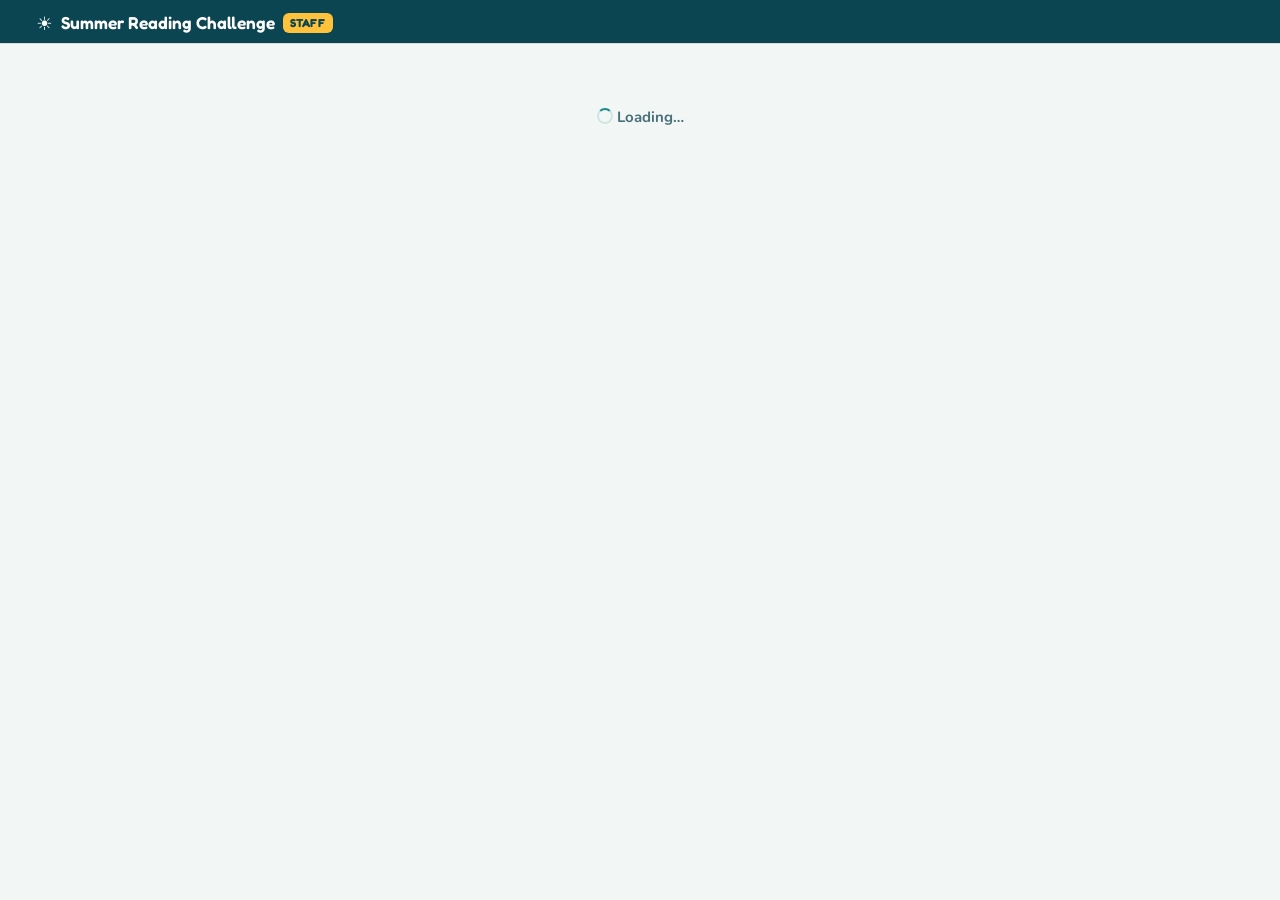
==== commit bf81cc64: "Add files via upload" ====
--- a/admin.html
+++ b/admin.html
@@ -10,12 +10,13 @@
   <title>Staff · Summer Reading Challenge</title>
   <link rel="icon" href="./favicon.svg" type="image/svg+xml" />
   <script src="./config.js"></script>
-  <script type="module" crossorigin src="./assets/admin-CiPS-Sd5.js"></script>
-  <link rel="modulepreload" crossorigin href="./assets/config-BPCo0lkr.js">
+  <script type="module" crossorigin src="./assets/admin-CWujl9SN.js"></script>
+  <link rel="modulepreload" crossorigin href="./assets/rolldown-runtime-XKyaHtl9.js">
+  <link rel="modulepreload" crossorigin href="./assets/config-BP9vusWK.js">
   <link rel="modulepreload" crossorigin href="./assets/events-DpLdY4Cz.js">
-  <link rel="modulepreload" crossorigin href="./assets/island-geo-FkU5cCB3.js">
+  <link rel="modulepreload" crossorigin href="./assets/island-geo-cLSsGu86.js">
   <link rel="stylesheet" crossorigin href="./assets/config-CGcy0nxq.css">
-  <link rel="stylesheet" crossorigin href="./assets/admin-C0pnYYns.css">
+  <link rel="stylesheet" crossorigin href="./assets/admin-D0-e6SAf.css">
 </head>
 <body class="admin">
   <header class="staff-header no-print">
@@ -91,7 +92,7 @@
 
       <div class="card">
         <div class="card-head">
-          <h3>New books kids found</h3>
+          <h3>New books kids are reading</h3>
           <label class="inline-field"><span class="sr-only">Period</span>
             <select id="recentDays">
               <option value="1">Last 24 hours</option>
@@ -101,7 +102,7 @@
             </select>
           </label>
         </div>
-        <p class="note">Books that weren’t on the starter list, added when a kid searched for them. Titles with blocked words are already skipped.
+        <p class="note">Books that weren’t on the starter list that kids have logged: found by searching or by scanning the barcode. Titles with blocked words are already skipped.
           Hide anything that isn’t right for kids: it disappears from search, favourites, the TV and other kids’ pages.</p>
         <ul id="todayBooks" class="rows book-rows"></ul>
       </div>
@@ -495,6 +496,7 @@
           <label class="field"><span class="field-label">Body (EN)</span><textarea name="body_en" maxlength="2000" rows="4" required></textarea></label>
           <label class="field"><span class="field-label">Title (MI, optional)</span><input name="title_mi" maxlength="120" /></label>
           <label class="field"><span class="field-label">Body (MI, optional)</span><textarea name="body_mi" maxlength="2000" rows="4"></textarea></label>
+          <div id="newsPicture"></div>
           <label class="check"><input type="checkbox" name="published" checked /> Publish now</label>
           <div><button class="btn btn-primary" type="submit">Save</button></div>
         </form>
@@ -507,7 +509,7 @@
       <div data-subpanel="words" class="card hidden">
         <form id="wordForm" class="input-row">
           <label class="field grow"><span class="field-label">Block a word</span>
-            <input id="wordInput" pattern="[A-Za-zĀĒĪŌŪāēīōū0-9]{2,40}" required autocomplete="off" /></label>
+            <input id="wordInput" pattern="[A-Za-zĀĒĪŌŪāēīōū0-9]{2,40}" title="One word: 2 to 40 letters or numbers, no spaces" required autocomplete="off" /></label>
           <button class="btn btn-primary" type="submit">Add</button>
         </form>
         <p class="note">Books kids find through search are skipped if their title has a blocked word, and reviews with one are flagged
@@ -762,8 +764,8 @@
           <h3>Library posters: the daily bonus</h3>
           <button id="addLibrary" class="btn btn-small" type="button">Add a library</button>
         </div>
-        <p class="note">Each library has a poster with a QR code. A signed-in reader who scans it (or types its code on a library computer)
-          gets that library’s bonus minutes, <strong>once a day in total</strong>, whichever library they visit, while the challenge is open.
+        <p class="note">Each library has a poster with a QR code. A signed-in reader who scans it (with “Scan the library poster” in the
+          Library bonus, or their phone’s own camera) gets that library’s bonus minutes, <strong>once a day in total</strong>, whichever library they visit, while the challenge is open.
           The minutes show in their total and recent list like any other bonus. “New code” makes the old poster stop working.</p>
         <div class="table-wrap">
           <table id="librariesTable" class="table">
--- a/assets/admin-D0-e6SAf.css
+++ b/assets/admin-D0-e6SAf.css
@@ -0,0 +1 @@
+.admin{--page:#f2f7f6;--border:#d9e8e5;--border-soft:#e6f0ee;--hover:#f6fbfa;--radius-card:16px;--radius-ctl:10px;--shadow-card:0 1px 2px #0b45520d;--amber:#8a5a00;--amber-soft:#fff4d6;--amber-line:#f0d48a;background:var(--page);font-size:15px;line-height:1.45}.admin .hidden{display:none!important}.admin h1,.admin h2,.admin h3{letter-spacing:0;font-weight:600}.admin h2{font-size:1.45rem}.admin h3{font-size:1.12rem}.admin code{background:var(--foam);border-radius:5px;padding:0 .3em;font-size:.9em}.admin a{font-weight:700}.admin .muted{color:var(--ink-soft)}.admin .small{font-size:.85rem}.grow{flex:auto;min-width:0}.staff-header{z-index:20;background:var(--ink);color:#fff;position:sticky;top:0;box-shadow:0 1px #0000001a}.staff-bar{max-width:1240px;padding:.6rem max(16px, env(safe-area-inset-left)) .4rem;justify-content:space-between;align-items:center;gap:1rem;margin:0 auto;display:flex}.brand{font-family:var(--font-display);white-space:nowrap;align-items:center;gap:.5rem;min-width:0;font-size:1.08rem;font-weight:600;display:flex}.brand-mark{flex:none;font-size:1.15rem}.brand-name{text-overflow:ellipsis;min-width:0;overflow:hidden}.brand-tag{text-transform:uppercase;letter-spacing:.08em;background:var(--sun);color:var(--ink);border-radius:6px;flex:none;padding:.1rem .45rem;font-size:.72rem;font-weight:700}.staff-who{flex:none;align-items:center;gap:.75rem;display:flex}.staff-email{color:#ffffffbf;text-overflow:ellipsis;white-space:nowrap;max-width:30vw;font-size:.85rem;overflow:hidden}.admin .btn.btn-on-dark{--btn-bg:transparent;--btn-fg:#fff;border-color:#ffffff59}.admin .btn.btn-on-dark:hover{--btn-bg:#ffffff1a}.tabs{scrollbar-width:none;max-width:1240px;padding:0 max(10px, env(safe-area-inset-left));gap:.15rem;margin:0 auto;display:flex;overflow-x:auto}.tabs::-webkit-scrollbar{display:none}.tabs button{color:#ffffffb8;cursor:pointer;font-family:var(--font-display);background:0 0;border:0;border-radius:10px 10px 0 0;flex:none;align-items:center;gap:.45rem;min-height:44px;padding:.65rem .95rem .75rem;font-size:1rem;font-weight:600;display:inline-flex;position:relative}.tabs button:hover{color:#fff;background:#ffffff0f}.tabs button[aria-selected=true]{color:var(--ink);background:var(--page)}.tabs button:focus-visible{outline-offset:-3px}.admin :focus-visible{outline:3px solid var(--ink);outline-offset:2px}.staff-header :focus-visible{outline-color:var(--sun)}.toast :focus-visible{outline-color:var(--sun)}.tabs button[aria-selected=true]:focus-visible{outline-color:var(--ink)}.tab-badge{background:var(--sun);min-width:1.45rem;height:1.45rem;color:var(--ink);font-family:var(--font-body);border-radius:999px;place-items:center;padding:0 .4rem;font-size:.78rem;font-weight:900;display:inline-grid}.staff-main{max-width:1240px;padding:1.25rem max(16px, env(safe-area-inset-left)) 4rem;margin:0 auto}.panel{flex-direction:column;gap:1rem;display:flex}.panel-head{justify-content:space-between;align-items:flex-end;gap:1rem;display:flex}.panel-head .note{max-width:70ch;margin-top:.3rem}.stack{flex-direction:column;gap:1rem;display:flex}.grid-2{grid-template-columns:repeat(2,minmax(0,1fr));align-items:start;gap:1rem;display:grid}.settings-grid{grid-template-columns:minmax(0,1.1fr) minmax(0,1fr)}.admin .card{background:var(--white);border:1px solid var(--border);border-radius:var(--radius-card);box-shadow:var(--shadow-card);padding:1.1rem 1.2rem;scroll-margin-top:120px}.admin .card-head{flex-wrap:wrap;justify-content:flex-start;align-items:center;gap:.6rem .75rem;margin-bottom:.5rem;display:flex}.admin .card-head h3{flex:auto}.card-foot{gap:.5rem;margin-top:.75rem;display:flex}.note{color:var(--ink-soft);font-size:.88rem;line-height:1.45}.card>.note,.form-card>.note{margin-bottom:.6rem}.card>form+.note{margin-top:.6rem}.form-card{flex-direction:column;gap:.75rem;display:flex}.form-card>.note{margin:-.35rem 0 0}.admin input:not([type=checkbox]):not([type=radio]),.admin select,.admin textarea{border-radius:var(--radius-ctl);width:100%;min-height:42px;color:var(--ink);background:#fff;border:1px solid #c9dcd8;padding:.5rem .7rem;font-size:.98rem;transition:border-color .12s,box-shadow .12s}.admin textarea{resize:vertical;line-height:1.45}.admin input::placeholder,.admin textarea::placeholder{color:var(--ink-soft)}.admin input:focus,.admin select:focus,.admin textarea:focus{outline:3px solid var(--ink);outline-offset:1px;border-color:var(--ink);box-shadow:none}.admin input[type=checkbox]{width:1.15rem;height:1.15rem;accent-color:var(--lagoon-deep);flex:none;margin:0}.admin input:disabled,.admin select:disabled{background:var(--foam);color:var(--ink-soft)}.field{flex-direction:column;gap:.25rem;min-width:0;display:flex}.admin .field-label{color:var(--ink);margin:0;font-size:.82rem;font-weight:800}.field-end{align-self:end}.inline-field{align-items:center;gap:.5rem;display:flex}.inline-field select{width:auto;min-height:36px;padding:.3rem .6rem}.card-head>input[type=search]{width:min(320px,100%)}.check{cursor:pointer;align-items:center;gap:.5rem;min-height:36px;font-weight:600;display:inline-flex}.input-row{flex-wrap:wrap;align-items:flex-end;gap:.6rem;display:flex}.input-row>.grow{flex:220px}.input-row.center{align-items:center}.form-grid{grid-template-columns:repeat(auto-fit,minmax(170px,1fr));align-items:end;gap:.75rem;display:grid}.form-grid .span-2{grid-column:span 2}.form-grid .field-help{grid-column:1/-1;margin:-.2rem 0 0}#drawForm{container-type:inline-size}.draw-grid{grid-template-columns:minmax(0,1fr)}.draw-grid .span-2{grid-column:auto}@container (width>=420px){.draw-grid{grid-template-columns:repeat(2,minmax(0,1fr))}}@container (width>=640px){.draw-grid{grid-template-columns:repeat(4,minmax(0,1fr))}.draw-grid .span-2{grid-column:span 3}}#settingsForm{container-type:inline-size}.quad-grid{grid-template-columns:minmax(0,1fr)}@container (width>=340px){.quad-grid{grid-template-columns:repeat(2,minmax(0,1fr))}}@container (width>=720px){.quad-grid{grid-template-columns:repeat(4,minmax(0,1fr))}}.narrow{flex:none;width:90px!important}.code-input{font-family:var(--font-display);letter-spacing:.06em;text-transform:uppercase;font-size:1.15rem!important}.code-input::placeholder{font-family:var(--font-body);letter-spacing:0;text-transform:none;font-size:.98rem}.admin .btn{box-shadow:none;filter:none;border:1px solid #c9dcd8;border-radius:999px;min-height:42px;padding:.45rem 1rem;font-size:.98rem;transform:none}.admin .btn:hover:not(:disabled){--btn-bg:var(--hover);filter:none;border-color:#b4cdc8;transform:none}.admin .btn:active:not(:disabled){box-shadow:none;transform:translateY(1px)}.admin .btn-small{min-height:36px;padding:.25rem .8rem;font-size:.9rem}.admin .btn-primary{background:var(--pohutukawa);border-color:var(--pohutukawa);color:#fff;box-shadow:0 1px 0 var(--pohutukawa-deep)}.admin .btn-primary:hover:not(:disabled){background:var(--pohutukawa-deep);border-color:var(--pohutukawa-deep)}.admin .btn-sea{background:var(--lagoon-deep);border-color:var(--lagoon-deep);color:#fff;box-shadow:0 1px #176e6b}.admin .btn-sea:hover:not(:disabled){background:#187a76;border-color:#187a76}.admin .btn-danger{--btn-bg:#fff;--btn-fg:var(--pohutukawa-deep);border-color:#efc2bb}.admin .btn-danger:hover:not(:disabled){--btn-bg:var(--pohutukawa-soft);border-color:#e3a49a}.admin .btn-danger-solid{--btn-bg:var(--pohutukawa-deep);--btn-fg:#fff;border-color:var(--pohutukawa-deep)}.admin .btn-danger-solid:hover:not(:disabled){--btn-bg:#951f13}.admin .btn-block{width:100%}.admin .btn:disabled{opacity:.55}.link-btn{color:var(--lagoon-deep);font:inherit;cursor:pointer;text-underline-offset:2px;background:0 0;border:0;padding:0;font-weight:800;text-decoration:underline}.admin .btn.is-busy{opacity:1;position:relative;color:#0000!important}.admin .btn.is-busy:after{content:"";border:2px solid;border-color:var(--ink-soft) transparent var(--ink-soft) var(--ink-soft);border-radius:50%;width:1.05em;height:1.05em;margin:auto;animation:.7s linear infinite spin;position:absolute;top:0;bottom:0;left:0;right:0}.admin .btn-primary.is-busy:after,.admin .btn-sea.is-busy:after,.admin .btn-danger-solid.is-busy:after{border-color:#fff #0000 #fff #fff}.spinner{border:2px solid var(--line);border-top-color:var(--lagoon-deep);vertical-align:-.15em;border-radius:50%;width:1rem;height:1rem;animation:.7s linear infinite spin;display:inline-block}@keyframes spin{to{transform:rotate(360deg)}}.toolbar{flex-wrap:wrap;justify-content:space-between;align-items:center;gap:.6rem;margin-bottom:.75rem;display:flex}.panel>.toolbar{margin-bottom:0}.toolbar input[type=search]{width:min(320px,100%)}.segmented{background:var(--white);border:1px solid var(--border);border-radius:999px;flex-wrap:wrap;gap:2px;padding:3px;display:inline-flex}.segmented button{cursor:pointer;min-height:36px;font-family:var(--font-display);color:var(--ink-soft);background:0 0;border:0;border-radius:999px;align-items:center;gap:.4rem;padding:.35rem .95rem;font-size:.95rem;font-weight:600;display:inline-flex}.segmented button:hover{color:var(--ink);background:var(--hover)}.segmented button[aria-pressed=true]{background:var(--ink);color:#fff}.seg-count:empty{display:none}.seg-count{background:var(--sun);color:var(--ink);font-family:var(--font-body);text-align:center;border-radius:999px;min-width:1.3rem;padding:0 .4rem;font-size:.75rem;font-weight:900}.subtabs{flex-wrap:wrap;gap:.4rem;display:flex}.subtabs button{border:1px solid var(--border);min-height:38px;font-family:var(--font-display);cursor:pointer;color:var(--ink-soft);background:#fff;border-radius:999px;padding:.4rem 1rem;font-weight:600}.subtabs button:hover{color:var(--ink)}.subtabs button[aria-selected=true]{background:var(--ink);border-color:var(--ink);color:#fff}.admin .chips{gap:.4rem}.chip-btn{cursor:pointer;min-height:38px;font-family:var(--font-display);color:var(--ink);background:#fff;border:1px solid #c9dcd8;border-radius:999px;padding:.3rem .85rem;font-size:.95rem;font-weight:600}.chip-btn:hover{background:var(--hover)}.chip-btn[aria-pressed=true]{background:var(--lagoon-deep);border-color:var(--lagoon-deep);color:#fff}.admin .pill{color:var(--ink);white-space:nowrap;background:#e9f1f0;border-radius:999px;padding:.15rem .6rem;font-size:.78rem;font-weight:800}.admin .pill.ok{background:var(--kawakawa-soft);color:var(--kawakawa-deep)}.admin .pill.warn{background:var(--pohutukawa-soft);color:var(--pohutukawa-deep)}.admin .pill.sun{background:var(--sun-soft);color:var(--amber)}.admin .pill.muted-pill{color:var(--ink-soft);background:#eef1f1}.notice{border-radius:12px;padding:.7rem .85rem;font-size:.9rem}.warn-notice{background:var(--amber-soft);border:1px solid var(--amber-line);color:#4d3800}.admin .message{font-size:.92rem}.rows{margin:0;padding:0;list-style:none}.rows>li{border-bottom:1px solid var(--border-soft)}.rows>li:last-child{border-bottom:0}.row{align-items:center;gap:.75rem;min-height:52px;padding:.6rem .15rem;display:flex}.row-main{flex-direction:column;flex:auto;gap:.1rem;min-width:0;display:flex}.row-title{overflow-wrap:anywhere;flex-wrap:wrap;align-items:center;gap:.15rem .4rem;display:flex}.row-sub{color:var(--ink-soft);font-size:.83rem;font-weight:600;display:block}.row-actions{flex-wrap:wrap;flex:none;justify-content:flex-end;align-items:center;gap:.35rem;max-width:60%;display:flex}.row .value{font-family:var(--font-display);white-space:nowrap;font-weight:600}.row.more{color:var(--ink-soft);min-height:0;font-size:.88rem;font-weight:700}.rows>li.prize-row,.rows>.overdue-row{background:var(--sun-soft);border-bottom:0;border-radius:10px;margin:.2rem 0;padding-inline-start:.65rem;padding-inline-end:.65rem}.rows>.overdue-row{background:#fff2ef}.url{font-family:ui-monospace,Menlo,monospace;font-size:.88rem}.admin .empty{text-align:center;color:var(--ink-soft);border:0;flex-direction:column;align-items:center;gap:.2rem;padding:1.4rem .75rem;font-weight:600;display:flex}.admin .empty strong{color:var(--ink);font-weight:800}.admin .empty span{max-width:46ch;font-size:.88rem}.rows>li.empty{border-bottom:0}.loading-row{color:var(--ink-soft);justify-content:center;align-items:center;gap:.5rem;padding:1.2rem;font-weight:700;list-style:none;display:flex}[aria-busy=true]>.row,[aria-busy=true]>.review{opacity:.6;transition:opacity .2s}.boot-loading{text-align:center;color:var(--ink-soft);padding:4rem 1rem;font-weight:700}.kpis{border:1px solid var(--border);border-radius:var(--radius-card);box-shadow:var(--shadow-card);background:#fff;grid-template-columns:repeat(6,minmax(0,1fr));display:grid;overflow:hidden}.kpi{flex-direction:column;gap:.15rem;min-width:0;padding:.9rem 1.1rem;display:flex}.kpi+.kpi{border-left:1px solid var(--border-soft)}.kpi strong{font-family:var(--font-display);font-variant-numeric:tabular-nums;font-size:1.65rem;font-weight:600;line-height:1.1}.kpi span{color:var(--ink-soft);font-size:.84rem;font-weight:700}.kpi-attention{background:var(--sun-soft)}.kpi-attention strong{color:var(--amber)}.skeleton-line{background:linear-gradient(90deg,#e9f2f0 0,#f6fbfa 40%,#e9f2f0 80%) 0 0/200% 100%;border-radius:6px;width:60%;height:1.4rem;animation:1.4s linear infinite shimmer;display:block}.skeleton-line.short{width:80%;height:.8rem;margin-top:.35rem}.today-reviews{align-items:center;min-height:92px;display:flex}.today-reviews .empty{width:100%}.big-count{align-items:center;gap:1rem;padding:.5rem 0;display:flex}.big-count>strong{font-family:var(--font-display);color:var(--amber);font-size:3rem;font-weight:600;line-height:1}.big-count p{font-weight:700}.flag-line{color:var(--pohutukawa-deep);margin-top:.2rem;font-size:.92rem}.flag{font-weight:900}.cover{aspect-ratio:2/3;background:var(--shallow);border-radius:6px;flex:none;place-items:center;width:72px;display:grid;overflow:hidden;box-shadow:inset 0 0 0 1px #0b455214}.cover img{object-fit:cover;width:100%;height:100%}.cover-fallback{font-family:var(--font-display);color:var(--lagoon-deep);font-size:1.6rem;font-weight:600}.cover-sm{border-radius:4px;width:40px}.cover-sm .cover-fallback{font-size:1rem}.book-row{gap:.85rem}.book-row.is-hidden .cover,.book-row.is-hidden .row-title strong{opacity:.5}.book-stats{color:var(--ink-soft);font-variant-numeric:tabular-nums;flex:none;gap:1rem;font-size:.86rem;font-weight:600;display:flex}.book-stats strong{color:var(--ink)}.request-who strong{color:var(--ink);font-weight:800}.request-row .row-main{flex-basis:12rem}.request-row.is-declined .cover,.request-row.is-declined .row-title strong{opacity:.6}.pick-list{border-top:1px solid var(--border-soft);max-height:min(48vh,420px);overflow-y:auto}.pick-list>li.empty,.pick-list>.loading-row{border-bottom:0}.book-pick{width:100%;font:inherit;color:inherit;text-align:left;cursor:pointer;background:0 0;border:0;border-radius:8px;padding-inline-start:.5rem;padding-inline-end:.5rem;flex-wrap:nowrap!important}.book-pick:hover{background:var(--sun-soft)}.book-pick:focus-visible{background:var(--sun-soft)}.book-pick:focus-visible{outline-offset:-3px}.book-pick .row-title{font-weight:800}.book-pick.is-busy{opacity:.6}.review-list{flex-direction:column;gap:.75rem;margin:0;padding:0;list-style:none;display:flex}.review{border:1px solid var(--border);border-radius:var(--radius-card);box-shadow:var(--shadow-card);background:#fff;grid-template-columns:84px minmax(0,1fr);gap:1.1rem;padding:1rem 1.15rem;display:grid}.review.is-flagged.review-new{border-left:4px solid var(--pohutukawa)}.review-hidden{background:#fafcfc}.review-hidden .review-body,.review-hidden .review-cover{opacity:.6}.review-list>li.empty{border:1px dashed var(--border);border-radius:var(--radius-card);background:#fff;padding:2.5rem 1rem}.review-cover .cover{width:84px}.review-main{flex-direction:column;gap:.45rem;min-width:0;display:flex}.review-top{justify-content:space-between;align-items:flex-start;gap:.75rem;display:flex}.review-book h3{overflow-wrap:anywhere;font-size:1.1rem}.review-book p{font-size:.88rem}.review-who{font-size:.92rem}.stars{color:var(--sun-deep);letter-spacing:.06em;margin-left:.35rem;font-size:.95rem}.stars-off{color:#dfe8e6}.stars.none{color:var(--ink-soft);letter-spacing:0;font-size:.82rem}.flags{flex-wrap:wrap;gap:.35rem;margin:0;padding:0;list-style:none;display:flex}.flag-badge{background:var(--pohutukawa-soft);color:var(--pohutukawa-deep);border:1px solid #f3c3bb;border-radius:6px;padding:.12rem .5rem;font-size:.78rem;font-weight:800}.flag-number,.flag-link{background:var(--amber-soft);color:var(--amber);border-color:var(--amber-line)}.review-body{background:var(--foam);border-left:3px solid var(--line);white-space:pre-wrap;overflow-wrap:anywhere;border-radius:10px;margin:0;padding:.7rem .9rem;font-size:1rem;line-height:1.5}.review-public{border:1px solid var(--kawakawa-soft);background:#f6fbef;border-radius:10px;padding:.55rem .9rem}.review-public p{white-space:pre-wrap;overflow-wrap:anywhere;margin-top:.15rem}.review-prize{flex-wrap:wrap;align-items:center;gap:.3rem;font-size:.92rem;font-weight:700;display:flex}.review-actions{flex-wrap:wrap;gap:.45rem;padding-top:.15rem;display:flex}.desk{grid-template-columns:minmax(0,.85fr) minmax(0,1.15fr);align-items:start;gap:1rem;display:grid}.desk-scan{flex-direction:column;gap:.75rem;display:flex}.desk-reader{flex-direction:column;gap:.75rem;display:flex;position:sticky;top:110px}.desk-reader.has-reader{border-color:#b8dcd7}.reader-head{align-items:flex-start;gap:.75rem;display:flex}.reader-head h3{font-size:1.45rem}.reader-head p{margin-top:.15rem}.desk-section{border-top:1px solid var(--border-soft);padding-top:.75rem}.desk-bonus{flex-direction:column;gap:.55rem;display:flex}.desk-bonus #awardBtn{align-self:flex-start;min-width:180px}.scan-video{object-fit:cover;background:#000;border-radius:12px;width:100%;max-height:320px}.scan-video.hit{outline:5px solid var(--kawakawa)}.find-name{border-top:1px solid var(--border-soft);flex-direction:column;gap:.35rem;padding-top:.75rem;display:flex}.name-results:empty{display:none}.name-pick{width:100%;font:inherit;color:inherit;text-align:left;cursor:pointer;background:0 0;border:0;border-radius:8px;padding-inline-start:.5rem;padding-inline-end:.5rem}.name-pick:hover{background:var(--sun-soft)}.name-pick:focus-visible{background:var(--sun-soft)}.fold summary{cursor:pointer;font-family:var(--font-display);min-height:32px;font-size:1.02rem;font-weight:600;display:list-item}.fold[open]>summary{margin-bottom:.6rem}.fold summary .muted{font-family:var(--font-body);font-size:.9rem;font-weight:600}.history{flex-direction:column;display:flex}.history-item{border-top:1px solid var(--border-soft);padding:.8rem 0}.history-item:first-child{border-top:0}.history-head{flex-wrap:wrap;align-items:center;gap:.75rem;display:flex}.draw-winners{flex-wrap:wrap;gap:.4rem;margin:.5rem 0 0;padding:0;list-style:none;display:flex}.draw-winners li{background:var(--foam);border:1px solid var(--border-soft);border-radius:999px;align-items:center;gap:.45rem;padding:.2rem .35rem .2rem .8rem;font-size:.92rem;font-weight:700;display:flex}.draw-winners li.cancelled .winner-name{opacity:.55;text-decoration:line-through}.table-wrap{-webkit-overflow-scrolling:touch;margin-top:.6rem;overflow-x:auto}.table-wrap[data-more=right]{-webkit-mask-image:linear-gradient(90deg,#000 calc(100% - 56px),#0000001f);mask-image:linear-gradient(90deg,#000 calc(100% - 56px),#0000001f)}.table-wrap[data-more=left]{-webkit-mask-image:linear-gradient(270deg,#000 calc(100% - 56px),#0000001f);mask-image:linear-gradient(270deg,#000 calc(100% - 56px),#0000001f)}.table-wrap[data-more=both]{-webkit-mask-image:linear-gradient(90deg,#0000001f,#000 56px calc(100% - 56px),#0000001f);mask-image:linear-gradient(90deg,#0000001f,#000 56px calc(100% - 56px),#0000001f)}.scroll-hint{color:var(--ink-soft);text-align:right;margin-top:.35rem;font-size:.8rem;font-weight:700;display:none}.table-wrap[data-more]+.scroll-hint{display:block}.table{border-collapse:collapse;width:100%;font-size:.93rem}.table th{text-align:left;text-transform:uppercase;letter-spacing:.05em;color:var(--ink-soft);border-bottom:1px solid var(--border);white-space:nowrap;padding:.45rem .55rem;font-size:.78rem;font-weight:800}.table td{border-bottom:1px solid var(--border-soft);vertical-align:middle;padding:.5rem .55rem}.table tbody tr:hover td{background:var(--hover)}.table th.num,.table td.num{text-align:right;font-variant-numeric:tabular-nums}.table td.rank{font-family:var(--font-display);font-weight:600}.table td.actions{text-align:right}.table td.actions .btn{margin:.15rem 0 .15rem .3rem}#readersTable td:nth-child(n+3):not(.actions),#boardTable td.num{white-space:nowrap}#readersTable td:first-child{min-width:140px}.table tr.empty-row td,.table tr.loading-tr td{border-bottom:0}.table tr.empty-row:hover td{background:0 0}#boardTable th:first-child,#boardTable td:first-child{width:2.5rem}#boardTable tr.picked td{background:var(--sun-soft)}.board-bar{z-index:5;flex-direction:column;gap:.6rem;display:flex;position:sticky;bottom:.75rem;border-color:var(--sun)!important;box-shadow:0 10px 30px #0b455233!important}#readersTable tr.deleted-row td{background:repeating-linear-gradient(135deg,#0000 0 10px,#d93a2b0a 10px 20px)}.table-edit td{padding:.3rem}.table-edit input{min-width:120px;min-height:36px!important;padding:.3rem .5rem!important;font-size:.9rem!important}.table-edit input.narrow{min-width:0;width:70px!important}.table-edit .icon-input{text-align:center;font-size:1.1rem!important}#bingoTable tr.changed td{background:var(--sun-soft)}#bingoTable tr.blank:not(.changed) td{background:repeating-linear-gradient(135deg,#0000 0 10px,#f0a21f12 10px 20px)}.bingo-now{border-radius:12px;margin:.2rem 0 .6rem;padding:.65rem .85rem;font-size:.92rem;font-weight:700}.bingo-now.is-on{background:var(--kawakawa-soft);color:var(--kawakawa-deep)}.bingo-now.is-off{background:var(--amber-soft);border:1px solid var(--amber-line);color:#4d3800}.bingo-boards>li.bingo-heading{text-transform:uppercase;letter-spacing:.06em;color:var(--ink-soft);border:0;padding:.9rem .15rem .2rem;font-size:.76rem;font-weight:800}.bingo-row{align-items:flex-start}.bingo-row.is-current{background:#f3faec;border-radius:10px;padding-inline-start:.6rem;padding-inline-end:.6rem}.bingo-theme{background:var(--sun-soft);border-radius:10px;flex:none;place-items:center;width:2.4rem;height:2.4rem;margin-top:.1rem;font-size:1.4rem;display:grid}.bingo-gap{min-height:0;padding:.35rem .15rem .35rem 3.3rem}.bingo-gap .row-sub{font-style:italic}.bingo-actions{flex-wrap:wrap;gap:.4rem;margin-bottom:.9rem;display:flex}.bingo-actions:empty{display:none}.bingo-board-form{margin-bottom:.6rem}.bingo-board-form .icon-input{text-align:center;font-size:1.2rem}.bingo-mode{border:1px solid var(--border);border-radius:12px;flex-direction:column;gap:.45rem;margin:.6rem 0;padding:.6rem .85rem;display:flex}.bingo-mode legend{padding:0 .3rem;font-size:.85rem;font-weight:800}.bingo-mode .narrow{width:70px;margin:0 .3rem;display:inline-block}.bingo-series{max-height:12rem;margin:.2rem 0 .4rem;padding-left:1.4rem;font-size:.9rem;font-weight:600;overflow:auto}@media (max-width:640px){.bingo-row{flex-wrap:wrap}.bingo-row .row-actions{justify-content:flex-start;width:100%;max-width:none;padding-left:3.15rem}}.site-url-note{background:var(--foam);border-radius:12px;flex-direction:column;gap:.2rem;margin:.4rem 0 .9rem;padding:.75rem .9rem;display:flex}.site-url-note.is-local{background:var(--amber-soft);border:1px solid var(--amber-line)}.site-url-big,.tag-address-now strong{font-family:var(--font-display);overflow-wrap:anywhere;font-size:1.12rem;font-weight:600}.laser-output{flex-direction:column;gap:.6rem;display:flex;border-color:var(--sun)!important}.laser-preview{background:#f3e3cf;border-radius:12px;margin-top:.4rem;padding:8px;overflow:auto}.laser-preview svg{width:100%;height:auto;display:block}.news-body{white-space:pre-wrap;color:var(--ink-soft);overflow-wrap:anywhere;margin:.15rem 0;font-size:.9rem}.news-row{align-items:flex-start}.word-chips{flex-wrap:wrap;gap:.4rem;margin:.75rem 0 0;padding:0;list-style:none;display:flex}.word-chip{border:1px solid var(--border);background:#fff;border-radius:999px;align-items:center;gap:.3rem;padding:.2rem .3rem .2rem .8rem;font-weight:700;display:flex}.word-chip button{background:var(--pohutukawa-soft);color:var(--pohutukawa-deep);cursor:pointer;border:0;border-radius:50%;width:28px;height:28px;font-size:1rem;line-height:1}.word-chip button:disabled{opacity:.5}.word-chips>.empty{width:100%}.journey-set{border:1px solid var(--border);background:#fbfdfd;border-radius:12px;flex-direction:column;gap:.55rem;margin:.2rem 0;padding:.75rem .9rem .9rem;display:flex}.journey-set legend{font-family:var(--font-display);padding:0 .35rem;font-weight:600}.journey-set .field{max-width:220px}.journey-help{background:var(--shallow);border-radius:10px;padding:.6rem .8rem;font-size:.93rem}.journey-help.warn{background:var(--pohutukawa-soft);color:var(--pohutukawa-deep);font-weight:700}.journey-verdict{color:var(--ink-soft);margin-top:.2rem;display:block}.tag-address{flex-direction:column;gap:.6rem;display:flex}.tag-address-now{flex-direction:column;gap:.1rem;display:flex}.danger-zone{border-color:#f0cfc9!important}.compare{grid-template-columns:auto 1fr;gap:.2rem .75rem;margin:0 0 .6rem;display:grid}.compare dt{font-weight:800}.compare dd{overflow-wrap:anywhere;margin:0;font-family:ui-monospace,Menlo,monospace;font-size:.88rem}.sign-in{place-items:start center;min-height:calc(100vh - 60px);padding:10vh 16px 2rem;display:grid}.sign-in-card{flex-direction:column;gap:.85rem;width:min(400px,100%);display:flex;padding:1.6rem!important}.sign-in-card h1{font-size:1.6rem}dialog.staff-modal{width:min(500px,100vw - 24px)}dialog.staff-modal.wide{width:min(640px,100vw - 24px)}dialog.staff-modal::backdrop{-webkit-backdrop-filter:blur(2px);backdrop-filter:blur(2px);background:#0b374273}.staff-modal .modal-body{border-radius:18px;flex-direction:column;gap:.75rem;padding:1.35rem 1.4rem;display:flex;box-shadow:0 24px 60px -18px #0b374280}.staff-modal .modal-body h2{margin:0;padding-right:0;font-size:1.3rem}.modal-intro{color:var(--ink);white-space:pre-line}.staff-modal .modal-actions{margin-top:.25rem}.staff-modal .message:not(:empty){background:var(--pohutukawa-soft);border-radius:8px;padding:.45rem .7rem}.field-foot{justify-content:space-between;align-items:baseline;gap:.75rem;margin-top:-.35rem;display:flex}.char-count{color:var(--ink-soft);font-variant-numeric:tabular-nums;flex:none;font-size:.8rem;font-weight:700}@media (max-width:520px){dialog.staff-modal,dialog.staff-modal.wide{width:100vw}.staff-modal .modal-body{border-radius:18px 18px 0 0}}.toasts{z-index:200;bottom:max(16px, env(safe-area-inset-bottom));pointer-events:none;flex-direction:column;gap:.5rem;width:min(520px,100vw - 32px);display:flex;position:fixed;left:50%;transform:translate(-50%)}.toast{pointer-events:auto;background:var(--ink);color:#fff;animation:toast-in .2s var(--ease-out);border-radius:12px;align-items:flex-start;gap:.75rem;padding:.7rem .6rem .7rem 1rem;font-weight:700;display:flex;box-shadow:0 12px 30px -10px #0b374299}.toast span{flex:1}.toast-error{background:var(--pohutukawa-deep)}.toast-close{color:inherit;cursor:pointer;opacity:.75;background:0 0;border:0;padding:0 .3rem;font-size:1.2rem;line-height:1}@keyframes toast-in{0%{opacity:0;transform:translateY(8px)}}@media (max-width:1000px){.kpis{grid-template-columns:repeat(3,minmax(0,1fr))}.kpi:nth-child(4){border-left:0}.kpi:nth-child(n+4){border-top:1px solid var(--border-soft)}.settings-grid{grid-template-columns:1fr}.book-stats{text-align:right;flex-direction:column;gap:0}}@media (max-width:820px){.grid-2,.desk{grid-template-columns:1fr}.desk-reader{position:static}.staff-email{display:none}.row{flex-wrap:wrap}.row-main{flex-basis:9rem}.row-actions{justify-content:flex-start;max-width:100%}.request-row .row-actions{flex-basis:100%;justify-content:flex-start}}@media (max-width:600px){.kpis{grid-template-columns:repeat(2,minmax(0,1fr))}.kpi:nth-child(n){border-left:0;border-top:1px solid var(--border-soft)}.kpi:nth-child(-n+2){border-top:0}.kpi:nth-child(2n){border-left:1px solid var(--border-soft)}.review{grid-template-columns:56px minmax(0,1fr);gap:.8rem;padding:.85rem}.review-cover .cover{width:56px}.form-grid .span-2{grid-column:auto}.book-stats{display:none}.segmented{border-radius:16px}.segmented button{padding-inline-start:.75rem;padding-inline-end:.75rem}.brand-mark{display:none}.table td.actions{white-space:nowrap}#boardTable thead{clip:rect(0 0 0 0);width:1px;height:1px;position:absolute;overflow:hidden}#boardTable,#boardTable tbody{display:block}#boardTable tr{border-bottom:1px solid var(--border-soft);grid-template-columns:1.9rem 2.1rem auto minmax(0,1fr) auto;grid-template-areas:"pick rank name name open""pick rank mins prizes open";align-items:center;column-gap:.45rem;padding:.55rem .2rem;display:grid}#boardTable tbody tr:hover td,#boardTable tr.picked td{background:0 0}#boardTable tr.picked{background:var(--sun-soft);border-radius:10px}#boardTable td{border:0;padding:0;width:auto!important}#boardTable td:first-child{grid-area:pick}#boardTable td:nth-child(2){text-align:center;grid-area:rank}#boardTable td:nth-child(3){overflow-wrap:anywhere;grid-area:name;min-width:0}#boardTable td:nth-child(4){text-align:left;grid-area:mins;font-size:.88rem;font-weight:700}#boardTable td:nth-child(4):after{content:" min"}#boardTable td:nth-child(5){grid-area:prizes;min-width:0;font-size:.85rem}#boardTable td:nth-child(6){grid-area:open}#boardTable td.actions .btn{margin:0}#boardTable tr.empty-row,#boardTable tr.loading-tr{border:0;display:block}#boardTable tr.empty-row td,#boardTable tr.loading-tr td{display:block}}@media (max-width:420px){.brand-long{display:none}}@media (hover:none){.admin .btn-small,.segmented button,.subtabs button{min-height:40px}}.file-btn{cursor:pointer}.file-btn:focus-within{outline:3px solid var(--ink);outline-offset:2px}.wording-find{flex:360px;justify-content:flex-end;align-items:center}.wording-find select{width:auto;max-width:100%}.wording-find input[type=search]{flex:200px;width:auto;max-width:320px}.wording-group+.wording-group{margin-top:1.1rem}.wording-area{border-bottom:2px solid var(--border);align-items:center;gap:.5rem;padding:.4rem 0;display:flex}.wording-row{align-items:flex-start}.wording-line{flex-wrap:wrap;align-items:baseline;gap:.5rem;display:flex}.wording-lang{text-transform:uppercase;letter-spacing:.06em;width:3.6rem;color:var(--ink-soft);flex:none;font-size:.72rem;font-weight:800}.wording-text{overflow-wrap:anywhere;flex:14rem;min-width:0}.wording-builtin{padding-left:4.1rem}.staff-modal .wording-builtin{margin-top:-.4rem;padding-left:0}.sheet-summary{margin:0}.sheet-table td{vertical-align:top;overflow-wrap:anywhere}.sheet-table del{font-size:.88rem;display:block}.sheet-warning{color:var(--amber);margin-top:.25rem;font-weight:700;display:block}dialog.staff-modal.wide:has(.sheet-preview){width:min(980px,100vw - 24px)}.sheet-preview{flex-direction:column;gap:.75rem;max-height:min(60vh,640px);display:flex;overflow-y:auto}@media (max-width:640px){.wording-lang{width:auto}.wording-builtin{padding-left:0}}.print-sheet{display:none}@media print{@page{margin:10mm}body.admin{background:#fff}body.admin>:not(.print-sheet){display:none!important}.print-sheet{grid-template-columns:repeat(3,1fr);gap:6mm;display:grid}.reader-card{break-inside:avoid;text-align:center;border:1px dashed #999;border-radius:4mm;padding:4mm;font-size:9pt}.reader-card img{width:38mm;height:38mm;image-rendering:pixelated;margin:0 auto}.reader-card-title{margin-bottom:2mm;font-size:11pt;font-weight:700}.reader-card-code{letter-spacing:.05em;margin:2mm 0;font-family:ui-monospace,Menlo,monospace;font-size:11pt;font-weight:700}.reader-card-note{color:#333;margin:1mm 0 0}}.libraries-card{margin-top:1.2rem}.libraries-card .library-code{letter-spacing:.04em;white-space:nowrap;font-family:ui-monospace,Menlo,monospace;font-weight:700}#librariesTable tr.muted th,#librariesTable tr.muted td:not(.actions){color:var(--ink-soft)}#librariesTable td.actions{white-space:nowrap}@media print{@page poster{size:A4 portrait;margin:12mm}.print-sheet.poster-sheet{display:block}.poster{page:poster;box-sizing:border-box;break-inside:avoid;text-align:center;color:#0b3742;-webkit-print-color-adjust:exact;-moz-print-color-adjust:exact;print-color-adjust:exact;background:#fff;border:1.6mm solid #0b4552;border-radius:8mm;flex-direction:column;justify-content:center;align-items:center;gap:3.5mm;height:268mm;padding:10mm;display:flex;position:relative;overflow:hidden}.poster p,.poster h1{margin:0}.poster-brand{color:#1f8f8b;font-size:18pt;font-weight:800}.poster-title{font-family:var(--font-display);color:#d93a2b;font-size:40pt;font-weight:800;line-height:1.05}.poster-qr{width:108mm;height:108mm;image-rendering:pixelated;margin:2mm 0}.poster-library{font-family:var(--font-display);margin-top:2mm;font-size:30pt;font-weight:800}.poster-how{max-width:150mm;font-size:15pt;font-weight:700}.poster-site{color:#1f8f8b;font-size:14pt;font-weight:700}.poster-staff{color:#7a8f94;font-family:ui-monospace,Menlo,Consolas,monospace;font-size:8pt;position:absolute;bottom:4mm;left:0;right:0}}.np{flex-direction:column;gap:.4rem;min-width:0;display:flex}.admin .np-file{padding:.4rem}.np .note:empty{display:none}.np-alt{flex-direction:column;gap:.5rem;display:flex}.np-alt[hidden],.np-preview[hidden]{display:none}.np-preview{background:var(--foam,#f1f6f8);border:1px solid var(--border);border-radius:12px;max-width:22rem;overflow:hidden}.np-preview img{object-fit:contain;width:100%;max-height:14rem;display:block}.news-row .row-main.row-pic{flex-direction:row;align-items:flex-start;gap:.7rem}.news-row .row-pic>div{flex-direction:column;gap:.1rem;min-width:0;display:flex}.news-thumb{object-fit:cover;background:var(--foam,#f1f6f8);border-radius:10px;flex:none;width:4.5rem;height:3.4rem}.events-layout{grid-template-columns:minmax(0,1.55fr) minmax(0,1fr);align-items:start;gap:1rem;display:grid}.panel-head>.btn{flex:none}.cal-head{align-items:center;gap:.4rem;margin-bottom:.5rem;display:flex}.cal-head h3{flex:auto;font-size:1.25rem}.cal-head .btn{min-width:2.4rem}.cal{table-layout:fixed;border-collapse:separate;border-spacing:3px;width:calc(100% + 6px);margin:0 -3px}.cal th{text-transform:uppercase;letter-spacing:.06em;color:var(--ink-soft);text-align:left;padding:.15rem .35rem;font-size:.74rem;font-weight:800}.cal td{vertical-align:top;border:1px solid var(--border-soft);background:#fbfdfd;border-radius:8px;height:6.4rem;padding:.2rem}.cal td.weekend{background:#f5faf9}.cal td.other{background:0 0;border-color:#0000}.cal td.other .cal-date{color:#92aaae}.cal td.past .cal-date{color:var(--ink-soft)}.cal td.today{border-color:var(--lagoon-deep);box-shadow:inset 0 0 0 1px var(--lagoon-deep)}.cal-date{cursor:pointer;width:1.9rem;height:1.9rem;font-family:var(--font-display);color:var(--ink);background:0 0;border:0;border-radius:50%;place-items:center;font-size:.95rem;font-weight:600;display:grid}.cal-date:hover{background:var(--shallow)}.cal td.today .cal-date{background:var(--lagoon-deep);color:#fff}.cal-events{flex-direction:column;gap:2px;margin:.1rem 0 0;padding:0;list-style:none;display:flex}.cal-ev{text-align:left;cursor:pointer;background:var(--kawakawa-soft);width:100%;min-width:0;color:var(--ink);font:inherit;border:1px solid #cfe5bb;border-radius:6px;align-items:center;gap:.25rem;padding:.1rem .3rem;font-size:.78rem;font-weight:700;line-height:1.25;display:flex}.cal-ev:hover{border-color:var(--kawakawa)}.cal-ev.all-day{background:var(--sun-soft);border-color:var(--amber-line)}.cal-ev.draft{color:var(--ink-soft);background:#fff;border:1px dashed #8ea7ab}.cal-emoji{flex:none}.cal-time{color:var(--ink-soft);flex:none;font-weight:800}.cal-title{text-overflow:ellipsis;white-space:nowrap;min-width:0;overflow:hidden}.cal-legend{margin-top:.5rem}.cal-legend .cal-ev{cursor:default;width:auto;padding:0 .35rem;display:inline-flex}.event-row{flex-wrap:wrap;align-items:flex-start}.event-emoji{background:var(--sun-soft);border-radius:10px;flex:none;place-items:center;width:2.4rem;height:2.4rem;font-size:1.3rem;display:grid}.event-row.draft .event-emoji{background:#eef1f1}.event-row .row-main{flex:12rem}.event-row .row-actions{flex-basis:100%;justify-content:flex-start;max-width:none;padding-left:3.15rem}.event-form{grid-template-columns:repeat(2,minmax(0,1fr));align-items:end;gap:.7rem .75rem;display:grid}.event-form .span-2{grid-column:1/-1}.event-form .hidden{display:none!important}.event-form .field>.note{margin-top:.1rem}.event-title-row{align-items:flex-end;gap:.6rem;display:flex}.emoji-field{flex:none}.admin .emoji-field input.emoji-input{text-align:center;width:4.2rem;padding:.3rem;font-size:1.35rem}.emoji-picks{flex-wrap:wrap;gap:.3rem;margin-top:-.25rem;display:flex}.emoji-pick{border:1px solid var(--border);cursor:pointer;background:#fff;border-radius:8px;place-items:center;width:2.3rem;height:2.3rem;font-size:1.15rem;display:grid}.emoji-pick:hover{background:var(--hover)}.emoji-pick[aria-pressed=true]{border-color:var(--lagoon-deep);background:var(--shallow);box-shadow:inset 0 0 0 1px var(--lagoon-deep)}.event-times{grid-template-columns:repeat(2,minmax(0,1fr));gap:.75rem;display:grid}.event-mi{border:1px solid var(--border);border-radius:12px;flex-direction:column;gap:.5rem;padding:.5rem .8rem;display:flex}.event-mi summary{cursor:pointer;font-weight:800}.event-mi[open]{padding-bottom:.8rem}.event-mi .field+.field{margin-top:.5rem}.event-repeat{flex-direction:column;gap:.2rem;display:flex}.event-repeat .field{max-width:16rem}.event-preview{background:var(--shallow);overflow-wrap:anywhere;border-radius:10px;flex-direction:column;gap:.1rem;padding:.6rem .85rem;font-weight:700;display:flex}.event-meta{color:var(--ink-soft);font-size:.8rem}.event-tools{border-top:1px solid var(--border-soft);flex-wrap:wrap;gap:.4rem;padding-top:.65rem;display:flex}.scope-choice{flex-direction:column;gap:.2rem;display:flex}.admin input[type=radio]{width:1.1rem;height:1.1rem;accent-color:var(--lagoon-deep);flex:none;margin:0}@media (max-width:1000px){.events-layout{grid-template-columns:1fr}}@media (max-width:640px){.panel-head{flex-wrap:wrap;align-items:flex-start}.cal td{height:3.8rem;padding:.1rem}.cal th{letter-spacing:0;padding:.1rem;font-size:.66rem}.cal-date{width:1.6rem;height:1.6rem;font-size:.85rem}.cal-events{flex-flow:wrap}.cal-ev{justify-content:center;width:auto;padding:0 .1rem;font-size:.85rem}.cal-ev .cal-time,.cal-ev .cal-title{clip:rect(0 0 0 0);white-space:nowrap;width:1px;height:1px;position:absolute;overflow:hidden}.cal-legend .cal-ev{font-size:.78rem}.event-form{grid-template-columns:1fr}.event-row .row-actions{padding-left:0}}.milestone-row.is-off .ms-badge{filter:grayscale(.9);opacity:.6}.milestone-row.is-off .row-title strong{color:var(--ink-soft)}.ms-order{flex-direction:column;flex:none;gap:.2rem;display:flex}.admin .btn.ms-move{width:34px;min-height:28px;padding:0;font-size:.85rem}.ms-badge{background:radial-gradient(circle at 34% 28%, #fff6d6, var(--sun) 60%, var(--sun-deep));border-radius:50%;flex:none;place-items:center;width:48px;height:48px;font-size:1.5rem;line-height:1;display:grid;box-shadow:inset 0 -3px 6px #b4640038,inset 0 2px #ffffffb3}.ms-grid{grid-template-columns:repeat(auto-fit,minmax(150px,1fr))}.ms-badge-row{flex-wrap:wrap;align-items:flex-end;gap:.75rem;display:flex}.ms-badge-row .field{flex:none}.admin .field input.ms-badge-input{text-align:center;width:5.5rem;font-size:1.4rem}.ms-picks{flex-wrap:wrap;flex:220px;gap:.3rem;display:flex}.ms-picks .chip-btn{min-width:40px;min-height:40px;padding:.2rem;font-size:1.2rem}.ms-media-set{border:1px solid var(--border);border-radius:12px;flex-direction:column;gap:.6rem;min-width:0;margin:0;padding:.6rem .9rem .9rem;display:flex}.ms-media-set legend{font-family:var(--font-display);padding:0 .3rem;font-weight:600}.ms-current{flex-direction:column;gap:.5rem;display:flex}.ms-current:empty{display:none}.ms-media{background:#0b3742;border-radius:12px;width:100%;max-height:260px}audio.ms-media{background:0 0}img.ms-media{object-fit:contain;background:var(--foam)}.ms-media.ms-new{outline:3px solid var(--lagoon);outline-offset:2px}.admin .ms-file{padding:.4rem}.ms-file-info:empty,.ms-status:empty{display:none}.ms-status{color:var(--lagoon-deep);font-weight:800}.ms-preview{flex-direction:column;gap:.7rem;display:flex}.ms-words{background:var(--foam);white-space:pre-line;border-radius:10px;padding:.6rem .8rem}.ms-message{white-space:pre-line;font-size:1.05rem;font-weight:700}.ms-tips{flex-direction:column;gap:.35rem;margin:0 0 .9rem;padding-left:1.2rem;font-size:.92rem;display:flex}.ms-files{flex-direction:column;gap:.6rem;display:flex}.ms-meter{background:#e9f1f0;border-radius:999px;height:12px;overflow:hidden}.ms-meter span{background:var(--lagoon-deep);border-radius:999px;height:100%;display:block}.ms-meter.high span{background:var(--pohutukawa)}.ms-unused{flex-wrap:wrap;justify-content:space-between;align-items:center;gap:.75rem;display:flex}.story-card{margin-top:1rem}.sb-page-row .row-sub{-webkit-line-clamp:2;line-clamp:2;-webkit-box-orient:vertical;display:-webkit-box;overflow:hidden}.sb-files{flex-direction:column;gap:.5rem;margin-top:.6rem;display:flex}.sb-split{grid-template-columns:minmax(0,1.4fr) minmax(220px,1fr);align-items:start;gap:.9rem;display:grid}.sb-fields{flex-direction:column;gap:.55rem;min-width:0;display:flex}.sb-find{border-left:3px solid var(--sun);flex-direction:column;gap:.55rem;padding-left:.7rem;display:flex}.sb-find[hidden]{display:none}.sb-art{flex-wrap:wrap;align-items:flex-end;gap:.6rem;display:flex}.sb-art .field{flex:none;width:7rem}.sb-art .emoji-ideas{flex:200px;margin:0}.sb-picture{flex-direction:column;gap:.3rem;display:flex}.admin .sb-file{padding:.4rem}.sb-picture .note:empty{display:none}.sb-preview-wrap{position:sticky;top:.5rem}.sb-preview,.sb-page-look{border:1px solid var(--border);background:#fff;border-radius:16px;flex-direction:column;gap:.55rem;padding:.8rem;font-size:.92rem;display:flex}.sb-kicker{color:#d93a2b;text-transform:uppercase;letter-spacing:.06em;margin:0;font-size:.75rem;font-weight:900}.sb-chapter{white-space:pre-line;margin:0;font-weight:700;line-height:1.45}.sb-findcard{background:#fff1c9;border-radius:14px;grid-template-columns:64px minmax(0,1fr);gap:.6rem;padding:.6rem;display:grid}.sb-jar{background:#fff;border-radius:14px;place-items:center;width:64px;height:64px;font-size:2.2rem;display:grid;overflow:hidden}.sb-jar img{object-fit:cover;width:100%;height:100%}.sb-findkicker{text-transform:uppercase;letter-spacing:.06em;color:#8a5a00;margin:0;font-size:.68rem;font-weight:900}.sb-line{font-family:var(--font-display);margin:.1rem 0;font-size:1.02rem;font-weight:600;line-height:1.25}.sb-name{color:var(--ink-soft);margin:0}.sb-fact{background:#fff;border-radius:10px;margin:.3rem 0 0;padding:.35rem .5rem}.sb-fact span{text-transform:uppercase;color:#1f8f8b;font-size:.68rem;font-weight:900;display:block}.sb-mystery{color:var(--ink-soft);align-items:center;gap:.5rem;font-size:.82rem;font-weight:700;display:flex}.sb-shadow{filter:brightness(0);opacity:.5;background:#d3e3e0;border-radius:50%;place-items:center;width:40px;height:40px;font-size:1.4rem;display:grid}.sb-page-art{aspect-ratio:120/72;text-align:center;background:radial-gradient(circle at 50% 38%,#fff8dc 0,#fff1c9 45%,#bfeaf2 100%);border-radius:12px;place-items:center;font-size:2.6rem;display:grid;overflow:hidden}.sb-page-art span{font-size:2.6rem}.sb-page-art img{object-fit:contain;width:100%;height:100%}.sb-page-title{font-family:var(--font-display);margin:0;font-size:1.1rem;font-weight:700}.sb-page-body{margin:0;font-weight:700;line-height:1.45}@media (max-width:760px){.sb-split{grid-template-columns:1fr}.sb-preview-wrap{position:static}}.map-admin{grid-template-columns:minmax(0,1.25fr) minmax(280px,.75fr);align-items:start;gap:1rem;display:grid}.map-preview-card{position:sticky;top:112px}.map-summary{background:var(--shallow);border-radius:10px;margin:0 0 .6rem;padding:.6rem .8rem;font-size:.93rem}.map-summary a{margin-left:.2rem}.stop-row{gap:.6rem}.stop-row.is-hidden .row-main,.stop-row.is-hidden .stop-emoji{opacity:.55}.stop-num{text-align:center;width:1.6rem;font-family:var(--font-display);color:var(--ink-soft);font-variant-numeric:tabular-nums;flex:none;font-weight:600}.stop-emoji{background:var(--foam);border:1px solid var(--border-soft);border-radius:10px;flex:none;place-items:center;width:2.2rem;height:2.2rem;font-size:1.3rem;display:grid}.move-btn{min-width:2.25rem;padding-inline-start:.5rem;padding-inline-end:.5rem;font-size:1rem}.map-frame{aspect-ratio:640/860;border:1px solid var(--border);background:#bfe6ee;border-radius:12px;width:100%;max-height:78vh;position:relative;overflow:hidden}.map-frame.square{aspect-ratio:1;max-height:56vh}.nz-map{width:100%;height:100%;display:block}.nz-map.picker{cursor:crosshair}.nz-map.picker:focus-visible{outline:3px solid var(--ink);outline-offset:-3px}.nz-sea{fill:#bfe6ee}.nz-land{fill:#a9d38a;stroke:#f3dca4;stroke-width:2px;stroke-linejoin:round;vector-effect:non-scaling-stroke}.nz-map .leg{fill:none;stroke:#0b4552;stroke-opacity:.55;stroke-linecap:round}.nz-map .leg.ferry{stroke:#fff;stroke-opacity:1}.nz-map .leg.walked{stroke:#d93a2b;stroke-opacity:1;stroke-dasharray:none}.nz-map .pin circle{fill:#fff;stroke:#0b4552;stroke-width:.25%}.nz-map .pin.selected circle{fill:var(--sun);stroke-width:.5%}.nz-map .pin.is-hidden{opacity:.45}.nz-map .pin.clickable{cursor:pointer}.nz-map .pin.clickable:hover circle{fill:var(--sun-soft)}.nz-map .pin-emoji{text-anchor:middle;pointer-events:none}.nz-map .pin-label{font-family:var(--font-display);fill:#0b4552;stroke:#fff;stroke-width:.35%;paint-order:stroke;stroke-linejoin:round;pointer-events:none;font-weight:600}.nz-map .kimi-mark circle{fill:#d93a2b;stroke:#fff;stroke-width:.3%}.nz-map .kimi-mark text{text-anchor:middle;font-family:var(--font-display);fill:#b32719;stroke:#fff;stroke-width:.35%;paint-order:stroke;font-weight:600}.map-picker{flex-direction:column;gap:.4rem;display:flex}.map-zoom{align-items:center;gap:.4rem;display:flex}.map-zoom .btn{min-width:2.4rem;font-size:1.05rem}.zoom-label{color:var(--ink-soft);font-size:.85rem;font-weight:700}.stop-where{border:1px solid var(--border);border-radius:12px;flex-direction:column;gap:.55rem;min-width:0;margin:0;padding:.7rem .85rem .85rem;display:flex}.stop-where>legend{font-family:var(--font-display);padding:0 .35rem;font-weight:600}.emoji-input{text-align:center;font-size:1.3rem!important}.emoji-ideas{flex-wrap:wrap;gap:.3rem;margin-top:-.3rem;display:flex}.emoji-ideas .chip-btn{padding:.15rem .45rem;font-size:1.1rem}.route-info{background:var(--shallow);border-radius:10px;flex-direction:column;gap:.25rem;padding:.55rem .75rem;font-size:.92rem;display:flex}.route-info:empty{display:none}.warn-text{color:var(--pohutukawa-deep);font-weight:700}.land-hint:empty{display:none}.stop-sections{flex-direction:column;gap:.6rem;display:flex}.stop-section{border:1px dashed var(--border);background:#fbfdfd;border-radius:10px;flex-direction:column;gap:.45rem;min-width:0;margin:0;padding:.55rem .75rem .7rem;display:flex}.stop-section>legend{padding:0 .3rem;font-size:.85rem;font-weight:800}.section-actions{flex-wrap:wrap;gap:.35rem;display:flex}.pace-modes{flex-wrap:wrap;gap:.2rem 1.2rem;display:flex}.journey-set .pace-grid .field{max-width:none}@media (max-width:1000px){.map-admin{grid-template-columns:1fr}.map-preview-card{position:static}.map-frame:not(.square){aspect-ratio:auto;height:min(70vh,640px);max-height:70vh}}@media (max-width:600px){.stop-row .row-actions{flex-basis:100%;justify-content:flex-start}}.island-kpis{grid-template-columns:repeat(2,minmax(0,1fr));margin-top:.6rem}.island-care{line-height:1.5}#islandPaceForm .segmented{align-self:flex-start}#islandPaceForm .segmented button[aria-checked=true]{background:var(--ink);color:#fff}#islandPaceForm .segmented button[role=radio]{cursor:pointer;border:0}
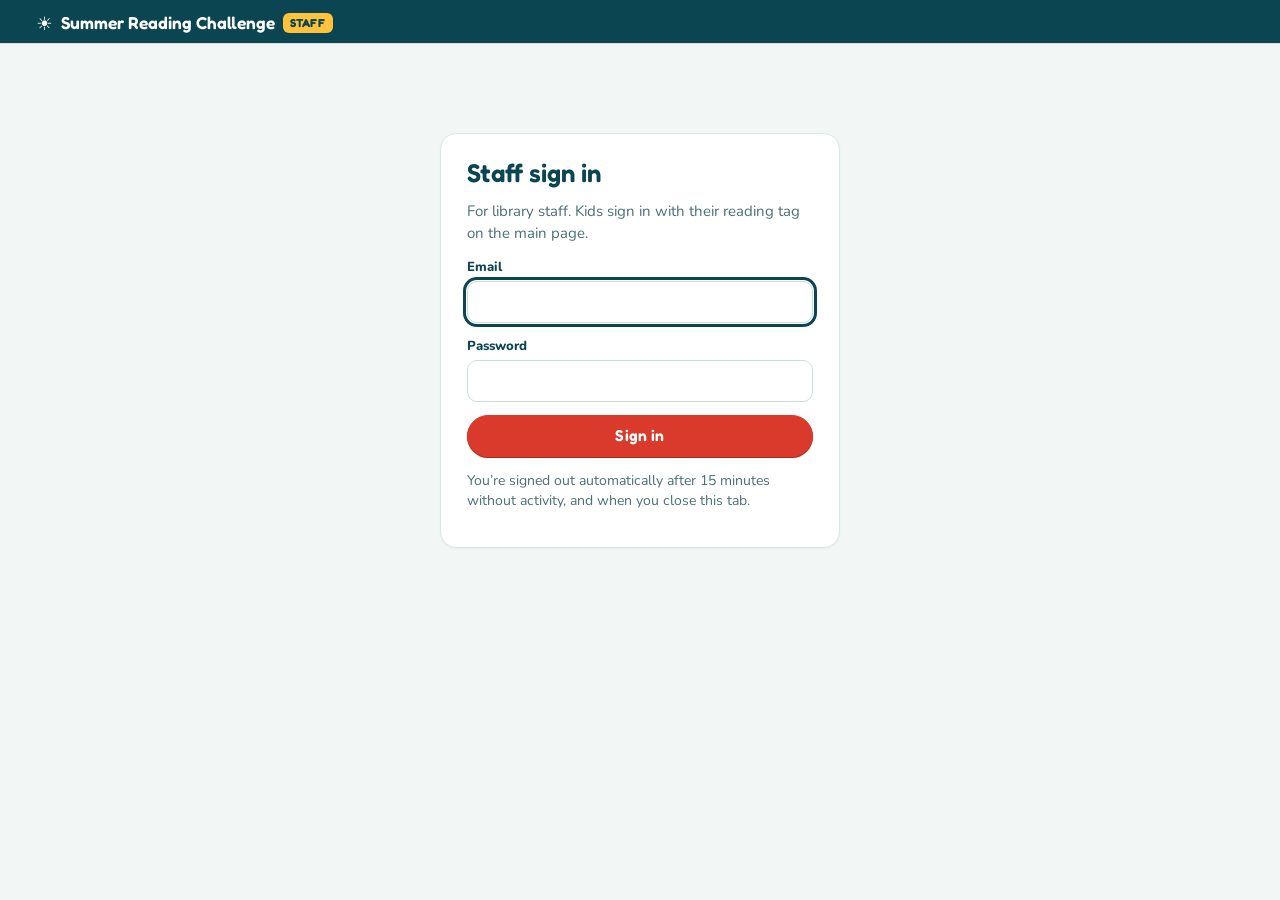
==== commit 3f841ec6: "Add files via upload" ====
--- a/admin.html
+++ b/admin.html
@@ -10,13 +10,13 @@
   <title>Staff · Summer Reading Challenge</title>
   <link rel="icon" href="./favicon.svg" type="image/svg+xml" />
   <script src="./config.js"></script>
-  <script type="module" crossorigin src="./assets/admin-CWujl9SN.js"></script>
-  <link rel="modulepreload" crossorigin href="./assets/rolldown-runtime-XKyaHtl9.js">
-  <link rel="modulepreload" crossorigin href="./assets/config-BP9vusWK.js">
-  <link rel="modulepreload" crossorigin href="./assets/events-DpLdY4Cz.js">
-  <link rel="modulepreload" crossorigin href="./assets/island-geo-cLSsGu86.js">
+  <script type="module" crossorigin src="./assets/admin-Cv1bZcY1.js"></script>
+  <link rel="modulepreload" crossorigin href="./assets/config-BJxkHtqF.js">
+  <link rel="modulepreload" crossorigin href="./assets/events-JEggKWYo.js">
+  <link rel="modulepreload" crossorigin href="./assets/preload-helper-CRzLMJPS.js">
+  <link rel="modulepreload" crossorigin href="./assets/island-geo-BdRoMfJt.js">
   <link rel="stylesheet" crossorigin href="./assets/config-CGcy0nxq.css">
-  <link rel="stylesheet" crossorigin href="./assets/admin-D0-e6SAf.css">
+  <link rel="stylesheet" crossorigin href="./assets/admin-DFuBG8pE.css">
 </head>
 <body class="admin">
   <header class="staff-header no-print">
@@ -30,15 +30,15 @@
     <nav id="tabs" class="tabs hidden" role="tablist" aria-label="Staff sections">
       <button role="tab" type="button" data-tab="today" aria-selected="true">Today</button>
       <button role="tab" type="button" data-tab="reviews" aria-selected="false">Reviews <span id="reviewsBadge" class="tab-badge hidden"></span></button>
-      <button role="tab" type="button" data-tab="desk" aria-selected="false">Desk</button>
-      <button role="tab" type="button" data-tab="prizes" aria-selected="false">Prizes</button>
-      <button role="tab" type="button" data-tab="milestones" aria-selected="false">Milestones</button>
       <button role="tab" type="button" data-tab="readers" aria-selected="false">Readers</button>
-      <button role="tab" type="button" data-tab="events" aria-selected="false">Events</button>
-      <button role="tab" type="button" data-tab="content" aria-selected="false">Content</button>
-      <button role="tab" type="button" data-tab="map" aria-selected="false">Map</button>
-      <button role="tab" type="button" data-tab="wording" aria-selected="false">Wording</button>
-      <button role="tab" type="button" data-tab="island" aria-selected="false">Island</button>
+      <button role="tab" type="button" data-tab="prizes" aria-selected="false">Prizes &amp; badges</button>
+      <span class="tab-gap" aria-hidden="true"></span>
+      <button role="tab" type="button" data-tab="events" aria-selected="false">News &amp; events</button>
+      <button role="tab" type="button" data-tab="bingo" aria-selected="false">Bingo</button>
+      <button role="tab" type="button" data-tab="books" aria-selected="false">Books</button>
+      <button role="tab" type="button" data-tab="map" aria-selected="false">Kimi’s map</button>
+      <span class="tab-gap" aria-hidden="true"></span>
+      <button role="tab" type="button" data-tab="numbers" aria-selected="false">Numbers</button>
       <button role="tab" type="button" data-tab="settings" aria-selected="false">Settings</button>
     </nav>
   </header>
@@ -62,15 +62,32 @@
 
   <main id="adminView" class="staff-main hidden">
 
-    <!-- ===================== TODAY ===================== -->
+
+    <!-- ===================== TODAY: the front desk ===================== -->
     <section data-panel="today" class="panel no-print" aria-labelledby="todayTitle">
       <h2 id="todayTitle" class="sr-only">Today</h2>
+
+      <div class="card finder">
+        <form id="findForm" class="finder-row" autocomplete="off">
+          <label class="sr-only" for="findInput">Scan a tag, or type a reader’s name or note</label>
+          <input id="findInput" class="grow finder-input" placeholder="Scan a tag, or type a name…" spellcheck="false" autocapitalize="off" enterkeyhint="search" />
+          <button id="cameraBtn" class="btn" type="button" aria-pressed="false">📷 Camera</button>
+          <button class="btn btn-sea" type="submit">Find</button>
+        </form>
+        <video id="scanVideo" class="scan-video hidden" playsinline muted></video>
+        <p id="scanMessage" class="message" role="status" aria-live="polite"></p>
+        <ul id="nameResults" class="rows name-results"></ul>
+        <label class="check finder-instant"><input id="instantMode" type="checkbox" /> Quick bonus: add the bonus below straight after each tag scan</label>
+      </div>
+
+      <div id="readerCard" class="reader-card hidden" aria-live="polite"></div>
+
       <div id="todayStats" class="kpis" aria-live="polite"></div>
 
       <div class="grid-2">
         <div class="card">
           <div class="card-head"><h3>Prizes to hand out</h3><span id="todayPrizeCount" class="pill"></span></div>
-          <p class="note">When a winner comes in, scan their tag at the <strong>Desk</strong> to hand it over.</p>
+          <p class="note">Open a winner, then scan their tag to hand it over.</p>
           <ul id="todayPrizes" class="rows"></ul>
           <div class="card-foot"><button class="btn btn-small" type="button" data-goto="prizes">All prizes</button></div>
         </div>
@@ -84,8 +101,7 @@
 
       <div class="card">
         <div class="card-head"><h3>Books kids asked for</h3><span id="todayRequestCount" class="pill"></span></div>
-        <p class="note">Kids who couldn’t find their book typed the title and asked you to add it. They can log it straight away, but nobody else
-          sees it until you decide. Approve it (fixing spelling or capitals), swap it for the same book from the catalogue, or turn it down.</p>
+        <p class="note">Kids who couldn’t find their book asked you to add it. They can log it already; nobody else sees it until you approve it.</p>
         <ul id="todayRequests" class="rows book-rows"></ul>
         <div class="card-foot"><button id="todayAllRequests" class="btn btn-small" type="button">All requests</button></div>
       </div>
@@ -102,16 +118,20 @@
             </select>
           </label>
         </div>
-        <p class="note">Books that weren’t on the starter list that kids have logged: found by searching or by scanning the barcode. Titles with blocked words are already skipped.
-          Hide anything that isn’t right for kids: it disappears from search, favourites, the TV and other kids’ pages.</p>
+        <p class="note">Books from outside the starter list that kids logged. Hide anything that isn’t right for kids.</p>
         <ul id="todayBooks" class="rows book-rows"></ul>
       </div>
 
       <div id="todayDeletedCard" class="card hidden">
         <div class="card-head"><h3>Deleted accounts</h3></div>
-        <p class="note">Kids who deleted their account. Restore within 14 days if it was a mistake or someone else used their tag.</p>
+        <p class="note">Restore within 14 days if it was a mistake or someone else used their tag.</p>
         <ul id="todayDeleted" class="rows"></ul>
       </div>
+
+      <details class="card fold">
+        <summary>Bonus minutes given lately</summary>
+        <ul id="bonusList" class="rows"></ul>
+      </details>
     </section>
 
     <!-- ===================== REVIEWS ===================== -->
@@ -135,81 +155,12 @@
       <ul id="reviewList" class="review-list" aria-live="polite"></ul>
     </section>
 
-    <!-- ===================== DESK ===================== -->
-    <section data-panel="desk" class="panel no-print hidden" aria-label="Desk">
-      <div class="desk">
-        <div class="card desk-scan">
-          <h3>Scan a tag</h3>
-          <form id="scanForm" class="input-row" autocomplete="off">
-            <label class="sr-only" for="scanInput">Tag code</label>
-            <input id="scanInput" class="grow code-input" placeholder="Scan or type a tag code" spellcheck="false" autocapitalize="characters" />
-            <button class="btn btn-sea" type="submit">Find</button>
-          </form>
-          <div class="input-row">
-            <button id="cameraBtn" class="btn btn-small" type="button">Use camera</button>
-            <label class="check"><input id="instantMode" type="checkbox" /> Add the bonus straight after each scan</label>
-          </div>
-          <video id="scanVideo" class="scan-video hidden" playsinline muted></video>
-          <p id="scanMessage" class="message" role="status" aria-live="polite"></p>
-          <div class="find-name">
-            <label class="field-label" for="nameSearch">No tag with them? Find them by name</label>
-            <input id="nameSearch" type="search" placeholder="Type a name or note…" autocomplete="off" spellcheck="false" />
-            <ul id="nameResults" class="rows name-results"></ul>
-          </div>
-        </div>
-
-        <div class="card desk-reader">
-          <div class="reader-head">
-            <div class="grow">
-              <h3 id="awardWho">Nobody selected</h3>
-              <p id="awardInfo" class="muted">Scan a tag, or find someone by name, to give bonus minutes or hand over a prize.</p>
-            </div>
-            <span id="deskBadge" class="pill hidden"></span>
-          </div>
-          <p id="awardMessage" class="message ok" role="status" aria-live="polite"></p>
-
-          <div id="prizePanel" class="desk-section hidden">
-            <p class="field-label">Prizes</p>
-            <ul id="readerPrizes" class="rows"></ul>
-          </div>
-
-          <form id="awardForm" class="desk-section desk-bonus hidden">
-            <p class="field-label">Bonus minutes for…</p>
-            <div class="chips" id="reasonChips"></div>
-            <div class="input-row">
-              <label class="sr-only" for="reasonInput">Reason</label>
-              <input id="reasonInput" class="grow" maxlength="80" placeholder="Or type a reason" />
-              <label class="sr-only" for="bonusInput">Minutes</label>
-              <input id="bonusInput" class="narrow" type="number" min="1" max="300" inputmode="numeric" />
-            </div>
-            <div class="chips" id="bonusChips"></div>
-            <button id="awardBtn" class="btn btn-primary" type="submit" disabled>Add bonus</button>
-          </form>
-
-          <details id="givePrizeBox" class="fold desk-section hidden">
-            <summary>Give this reader a prize</summary>
-            <form id="givePrizeForm" class="input-row" autocomplete="off">
-              <label class="field grow"><span class="field-label">Prize</span><input id="givePrizeInput" maxlength="120" placeholder="e.g. Book voucher" /></label>
-              <label class="field"><span class="field-label">Collect by</span><input id="givePrizeDate" type="date" /></label>
-              <button class="btn btn-sea" type="submit">Give prize</button>
-            </form>
-            <p id="prizeMessage" class="message ok" role="status" aria-live="polite"></p>
-          </details>
-        </div>
-      </div>
-
-      <details class="card fold">
-        <summary>Recent bonus minutes</summary>
-        <ul id="bonusList" class="rows"></ul>
-      </details>
-    </section>
-
-    <!-- ===================== PRIZES ===================== -->
+    <!-- ===================== PRIZES & BADGES ===================== -->
     <section data-panel="prizes" class="panel no-print hidden" aria-label="Prizes">
       <div class="card">
         <div class="card-head"><h3>Waiting to be collected</h3><span id="openCount" class="pill"></span></div>
-        <p class="note">Overdue first. To hand one over, scan the winner’s tag at the <strong>Desk</strong>.
-          To give a prize to one reader, open them at the Desk, or tick readers on the Leaderboard, or give one for a review.</p>
+        <p class="note">Overdue first. To hand one over, open the winner and scan their tag. To give a prize to one reader, find them on
+          <strong>Today</strong>; to several at once, tick them on <strong>Readers</strong>.</p>
         <label class="sr-only" for="prizeFilter">Filter</label>
         <input id="prizeFilter" type="search" placeholder="Filter by name, note or prize…" autocomplete="off" />
         <ul id="openPrizes" class="rows"></ul>
@@ -244,16 +195,14 @@
         <summary>History <span class="muted">· every draw and prize, including cancelled ones</span></summary>
         <div id="drawList" class="history"></div>
       </details>
-    </section>
-
-    <!-- ===================== MILESTONES ===================== -->
-    <section data-panel="milestones" class="panel no-print hidden" aria-labelledby="milestonesTitle">
+
+      <div class="section-title" id="badges"><h2 id="milestonesTitle">Badges</h2></div>
       <div class="panel-head">
         <div>
-          <h2 id="milestonesTitle">Milestones</h2>
+          <h3 class="sr-only">About badges</h3>
           <p class="note">When a reader reaches a milestone (an hour of reading, five books, a bingo line…), a celebration pops up on their page,
             once: the badge, your message, and a short video, audio clip or picture if you add one. A reward adds bonus minutes, just like a
-            bonus at the Desk. Readers who are already past a milestone when you add it or turn it on get it the next time they open their page.
+            bonus on Today. Readers who are already past a milestone when you add it or turn it on get it the next time they open their page.
             Earned badges stay on their page. Starter milestones come switched off: edit them and turn on the ones you want.</p>
         </div>
         <button id="milestoneNew" class="btn btn-primary" type="button">New milestone</button>
@@ -285,12 +234,7 @@
 
     <!-- ===================== READERS ===================== -->
     <section data-panel="readers" class="panel hidden" aria-label="Readers">
-      <div class="subtabs no-print" role="tablist" aria-label="Readers views">
-        <button type="button" role="tab" data-sub="board" aria-selected="true">Leaderboard</button>
-        <button type="button" role="tab" data-sub="tags" aria-selected="false">Tags &amp; all readers</button>
-      </div>
-
-      <div data-subpanel="board" class="stack no-print">
+      <div class="stack no-print">
         <div class="card">
           <div class="card-head">
             <h3>Leaderboard</h3>
@@ -337,7 +281,7 @@
         </div>
       </div>
 
-      <div data-subpanel="tags" class="stack hidden">
+      <div class="stack">
         <div class="card no-print">
           <h3>Make new tags</h3>
           <div id="siteUrlNote" class="site-url-note"></div>
@@ -382,7 +326,6 @@
           </div>
         </div>
 
-        <div id="readerLogs" class="card no-print hidden"></div>
       </div>
     </section>
 
@@ -415,35 +358,29 @@
           <ul id="eventList" class="rows event-rows"></ul>
         </div>
       </div>
-    </section>
-
-    <!-- ===================== CONTENT ===================== -->
-    <section data-panel="content" class="panel no-print hidden" aria-label="Content">
-      <div class="subtabs" role="tablist" aria-label="Content">
-        <button type="button" role="tab" data-sub="books" aria-selected="true">Books</button>
-        <button type="button" role="tab" data-sub="bingo" aria-selected="false">Bingo</button>
-        <button type="button" role="tab" data-sub="news" aria-selected="false">News</button>
-        <button type="button" role="tab" data-sub="words" aria-selected="false">Blocked words</button>
-      </div>
-
-      <div data-subpanel="books" class="card">
-        <div class="card-head"><h3>Books</h3><span id="bookCount" class="pill"></span></div>
-        <p class="note">Kids pick books from the catalogue. If theirs isn’t there, they can ask for it: see <strong>Requests</strong>. Hiding a book removes it from search,
-          Community favourites, the TV and other kids’ pages. Kids who already logged it keep their minutes.</p>
-        <div class="toolbar">
-          <div id="bookFilter" class="segmented" role="group" aria-label="Show books">
-            <button type="button" data-filter="read" aria-pressed="true">Read by kids</button>
-            <button type="button" data-filter="new" aria-pressed="false">Found by kids</button>
-            <button type="button" data-filter="hidden" aria-pressed="false">Hidden</button>
-            <button type="button" data-filter="requests" aria-pressed="false">Requests <span id="bookRequestCount" class="seg-count"></span></button>
-            <button type="button" data-filter="all" aria-pressed="false">Whole catalogue</button>
-          </div>
-          <input id="bookSearch" type="search" placeholder="Search title or author…" autocomplete="off" aria-label="Search books" />
-        </div>
-        <ul id="bookList" class="rows book-rows"></ul>
-      </div>
-
-      <div data-subpanel="bingo" class="stack hidden">
+
+      <div class="section-title" id="news"><h2>News</h2></div>
+      <div class="stack">
+        <form id="newsForm" class="card form-card">
+          <h3>New announcement</h3>
+          <label class="field"><span class="field-label">Title (EN)</span><input name="title_en" maxlength="120" required /></label>
+          <label class="field"><span class="field-label">Body (EN)</span><textarea name="body_en" maxlength="2000" rows="4" required></textarea></label>
+          <label class="field"><span class="field-label">Title (MI, optional)</span><input name="title_mi" maxlength="120" /></label>
+          <label class="field"><span class="field-label">Body (MI, optional)</span><textarea name="body_mi" maxlength="2000" rows="4"></textarea></label>
+          <div id="newsPicture"></div>
+          <label class="check"><input type="checkbox" name="published" checked /> Publish now</label>
+          <div><button class="btn btn-primary" type="submit">Save</button></div>
+        </form>
+        <div class="card">
+          <div class="card-head"><h3>Announcements</h3></div>
+          <ul id="newsList" class="rows"></ul>
+        </div>
+      </div>
+    </section>
+
+    <!-- ===================== BINGO ===================== -->
+    <section data-panel="bingo" class="panel no-print hidden" aria-label="Bingo">
+      <div class="stack">
         <div class="card">
           <div class="card-head">
             <h3>Bingo challenges</h3>
@@ -488,25 +425,29 @@
           </div>
         </div>
       </div>
-
-      <div data-subpanel="news" class="stack hidden">
-        <form id="newsForm" class="card form-card">
-          <h3>New announcement</h3>
-          <label class="field"><span class="field-label">Title (EN)</span><input name="title_en" maxlength="120" required /></label>
-          <label class="field"><span class="field-label">Body (EN)</span><textarea name="body_en" maxlength="2000" rows="4" required></textarea></label>
-          <label class="field"><span class="field-label">Title (MI, optional)</span><input name="title_mi" maxlength="120" /></label>
-          <label class="field"><span class="field-label">Body (MI, optional)</span><textarea name="body_mi" maxlength="2000" rows="4"></textarea></label>
-          <div id="newsPicture"></div>
-          <label class="check"><input type="checkbox" name="published" checked /> Publish now</label>
-          <div><button class="btn btn-primary" type="submit">Save</button></div>
-        </form>
-        <div class="card">
-          <div class="card-head"><h3>Announcements</h3></div>
-          <ul id="newsList" class="rows"></ul>
-        </div>
-      </div>
-
-      <div data-subpanel="words" class="card hidden">
+    </section>
+
+    <!-- ===================== BOOKS ===================== -->
+    <section data-panel="books" class="panel no-print hidden" aria-label="Books">
+      <div class="card">
+        <div class="card-head"><h3>Books</h3><span id="bookCount" class="pill"></span></div>
+        <p class="note">Kids pick books from the catalogue. If theirs isn’t there, they can ask for it (see <strong>Requests</strong>). Hiding a book removes it from search,
+          Community favourites, the TV and other kids’ pages. Kids who already logged it keep their minutes.</p>
+        <div class="toolbar">
+          <div id="bookFilter" class="segmented" role="group" aria-label="Show books">
+            <button type="button" data-filter="read" aria-pressed="true">Read by kids</button>
+            <button type="button" data-filter="new" aria-pressed="false">Found by kids</button>
+            <button type="button" data-filter="hidden" aria-pressed="false">Hidden</button>
+            <button type="button" data-filter="requests" aria-pressed="false">Requests <span id="bookRequestCount" class="seg-count"></span></button>
+            <button type="button" data-filter="all" aria-pressed="false">Whole catalogue</button>
+          </div>
+          <input id="bookSearch" type="search" placeholder="Search title or author…" autocomplete="off" aria-label="Search books" />
+        </div>
+        <ul id="bookList" class="rows book-rows"></ul>
+      </div>
+
+      <div class="card" id="blockedWords">
+        <div class="card-head"><h3>Blocked words</h3></div>
         <form id="wordForm" class="input-row">
           <label class="field grow"><span class="field-label">Block a word</span>
             <input id="wordInput" pattern="[A-Za-zĀĒĪŌŪāēīōū0-9]{2,40}" title="One word: 2 to 40 letters or numbers, no spaces" required autocomplete="off" /></label>
@@ -552,58 +493,14 @@
         <ol id="storyPages" class="rows story-pages" aria-label="Story pages in order"></ol>
         <div id="storyFiles" class="sb-files" aria-live="polite"></div>
       </div>
-    </section>
-
-    <!-- ===================== WORDING ===================== -->
-    <section data-panel="wording" class="panel no-print hidden" aria-labelledby="wordingTitle">
+
+      <div class="section-title" id="island"><h2 id="islandTitle">Kimi’s Kāpiti Island climb</h2></div>
       <div class="panel-head">
         <div>
-          <h2 id="wordingTitle">Wording</h2>
-          <p class="note">Every word kids see on their pages and the TV. Change any of it, in English or te reo Māori, and kids see it the
-            next time a page loads. Reset puts the site’s own wording back. Bingo boards, news, events, badges and stops are changed in their own tabs.</p>
-        </div>
-      </div>
-
-      <div class="card">
-        <div class="card-head"><h3>Translation spreadsheet</h3></div>
-        <p class="note">A spreadsheet of everything kids and the TV can show: all the wording below, plus the bingo boards, news, events, badges, Kimi’s stops,
-          bonus reasons, prize names and where events are. Just two columns: the English, and the <strong>te reo Māori</strong> (filled in where there is some already).
-          Give it to a fluent speaker: it opens in Excel, Google Sheets or Numbers, with a “How to” tab that explains everything. Then upload it here (Excel or CSV).
-          Each row is matched by its English, and you’ll see every change before anything is saved.</p>
-        <div class="input-row">
-          <button id="wordingDownload" class="btn btn-small" type="button">Download spreadsheet</button>
-          <label class="btn btn-small btn-sea file-btn">Upload filled spreadsheet
-            <input id="wordingUpload" type="file" accept=".xlsx,application/vnd.openxmlformats-officedocument.spreadsheetml.sheet,.csv,text/csv,.txt,text/plain" class="sr-only" /></label>
-          <button id="wordingDownloadCsv" class="link-btn" type="button">or download as CSV</button>
-        </div>
-        <p id="wordingSheetMessage" class="message ok" role="status"></p>
-      </div>
-
-      <div class="card">
-        <div class="toolbar">
-          <div id="wordingFilter" class="segmented" role="group" aria-label="Show wording">
-            <button type="button" data-filter="all" aria-pressed="true">All <span class="seg-count"></span></button>
-            <button type="button" data-filter="missing" aria-pressed="false">Missing Māori <span class="seg-count"></span></button>
-            <button type="button" data-filter="changed" aria-pressed="false">Changed here <span class="seg-count"></span></button>
-          </div>
-          <div class="input-row wording-find">
-            <label class="sr-only" for="wordingArea">Where</label>
-            <select id="wordingArea"><option value="">Everywhere on the site</option></select>
-            <input id="wordingSearch" type="search" placeholder="Search the wording…" autocomplete="off" aria-label="Search the wording" />
-          </div>
-        </div>
-        <div id="wordingList" class="wording-list" aria-live="polite"></div>
-      </div>
-    </section>
-
-    <!-- ===================== KĀPITI ISLAND CLIMB ===================== -->
-    <section data-panel="island" class="panel no-print hidden" aria-labelledby="islandTitle">
-      <div class="panel-head">
-        <div>
-          <h2 id="islandTitle">Kimi’s Kāpiti Island climb</h2>
+          <h3 class="sr-only">About the island climb</h3>
           <p class="note">Every kid climbs their own Kimi up Kāpiti Island with their own minutes: from the beach at Rangatira, where the boat lands,
             up the Wilkinson Track to the top of Tūteremoana (521 m), then back to the beach for the next climb. Kids see how many times they’ve
-            climbed it and how far up this climb Kimi is, on the island in 3D.</p>
+            climbed it and how far up this climb Kimi is, on a picture of the island from the beach.</p>
         </div>
       </div>
       <div class="grid-2 island-grid">
@@ -639,6 +536,64 @@
       </div>
     </section>
 
+    <!-- ===================== NUMBERS ===================== -->
+    <section data-panel="numbers" class="panel no-print hidden" aria-labelledby="numbersTitle">
+      <div class="panel-head">
+        <div>
+          <h2 id="numbersTitle">Numbers</h2>
+          <p class="note">For reports. Reading by NZ week, library visits, the most-read books. Deleted accounts aren’t counted.</p>
+        </div>
+      </div>
+      <form id="reportForm" class="card toolbar report-dates" autocomplete="off">
+        <div id="reportRange" class="segmented" role="group" aria-label="Dates">
+          <button type="button" data-range="season" aria-pressed="true">Whole challenge</button>
+          <button type="button" data-range="7" aria-pressed="false">Last 7 days</button>
+          <button type="button" data-range="30" aria-pressed="false">Last 30 days</button>
+        </div>
+        <div class="input-row">
+          <label class="field"><span class="field-label">From</span><input id="reportFrom" type="date" /></label>
+          <label class="field"><span class="field-label">To</span><input id="reportTo" type="date" /></label>
+          <button class="btn btn-small" type="submit">Show</button>
+        </div>
+      </form>
+      <div id="reportTotals" class="kpis kpis-4" aria-live="polite"></div>
+      <div class="card">
+        <div class="card-head"><h3>Week by week</h3><button id="reportCsv" class="btn btn-small" type="button">Download this table</button></div>
+        <div class="table-wrap">
+          <table id="reportWeeks" class="table">
+            <thead><tr><th scope="col">Week</th><th scope="col" class="num">Readers</th><th scope="col" class="num">New readers</th><th scope="col" class="num">Minutes read</th>
+              <th scope="col" class="num">Bonus minutes</th><th scope="col" class="num">Sessions</th><th scope="col" class="num">Library visits</th><th scope="col" class="num">Reviews</th></tr></thead>
+            <tbody></tbody>
+          </table>
+        </div>
+      </div>
+      <div class="grid-2">
+        <div class="card">
+          <div class="card-head"><h3>Library visits</h3></div>
+          <div class="table-wrap">
+            <table id="reportLibraries" class="table">
+              <thead><tr><th scope="col">Library</th><th scope="col" class="num">Visits</th><th scope="col" class="num">Readers</th></tr></thead>
+              <tbody></tbody>
+            </table>
+          </div>
+        </div>
+        <div class="card">
+          <div class="card-head"><h3>Most-read books</h3></div>
+          <ol id="reportBooks" class="rows report-books"></ol>
+        </div>
+      </div>
+      <div class="card form-card">
+        <h3>Download everything</h3>
+        <p class="note">Spreadsheets (CSV): every reader, every reading entry, every prize. Download them before starting a new season.</p>
+        <div class="input-row">
+          <button id="exportReaders" class="btn btn-small" type="button">Readers</button>
+          <button id="exportLogs" class="btn btn-small" type="button">Reading log</button>
+          <button id="exportPrizes" class="btn btn-small" type="button">Prizes</button>
+        </div>
+        <p id="exportMessage" class="message ok" role="status"></p>
+      </div>
+    </section>
+
     <!-- ===================== SETTINGS ===================== -->
     <section data-panel="settings" class="panel no-print hidden" aria-label="Settings">
       <div class="grid-2 settings-grid">
@@ -656,12 +611,12 @@
             <label class="field"><span class="field-label">New boards: bonus per line</span><input name="bingo_line_bonus" type="number" min="0" max="300" required inputmode="numeric" /></label>
             <label class="field"><span class="field-label">New boards: full card bonus</span><input name="bingo_card_bonus" type="number" min="0" max="1000" required inputmode="numeric" /></label>
           </div>
-          <p class="note">Each bingo board has its own line and full-card bonuses (Content → Bingo). These are the starting amounts for a new blank board.</p>
+          <p class="note">Each bingo board has its own line and full-card bonuses (the <strong>Bingo</strong> tab). These are the starting amounts for a new blank board.</p>
 
           <fieldset class="journey-set">
             <legend>Kimi the Kiwi’s walk</legend>
             <p class="note">Every minute anyone reads moves Kimi the Kiwi along the walk from <span id="journeyStart">the first stop</span>
-              to <span id="journeyFinish">the finish</span> (<span id="journeyKm"></span> km; change the stops on the <strong>Map</strong> tab).
+              to <span id="journeyFinish">the finish</span> (<span id="journeyKm"></span> km; change the stops on <strong>Kimi’s map</strong>).
               Set how fast Kimi walks, or how many minutes of reading it takes to get to the end.</p>
             <div class="pace-modes" role="radiogroup" aria-label="How to set Kimi’s pace">
               <label class="check"><input type="radio" name="journey_mode" value="pace" checked /> Set the pace</label>
@@ -728,24 +683,13 @@
           </div>
 
           <div class="card form-card">
-            <h3>Bonus reasons at the Desk</h3>
+            <h3>Bonus reasons</h3>
             <label for="presetText" class="note">One per line. Add default minutes after a comma, e.g. “Lego club, 20”.</label>
             <textarea id="presetText" rows="6" spellcheck="true"></textarea>
             <div class="input-row">
               <button id="savePresets" class="btn" type="button">Save reasons</button>
               <span id="presetMessage" class="message ok" role="status"></span>
             </div>
-          </div>
-
-          <div class="card form-card">
-            <h3>Download</h3>
-            <p class="note">Spreadsheets (CSV) for reports, or before starting a new season.</p>
-            <div class="input-row">
-              <button id="exportReaders" class="btn btn-small" type="button">Readers</button>
-              <button id="exportLogs" class="btn btn-small" type="button">Reading log</button>
-              <button id="exportPrizes" class="btn btn-small" type="button">Prizes</button>
-            </div>
-            <p id="exportMessage" class="message ok" role="status"></p>
           </div>
 
           <div class="card form-card danger-zone">
@@ -761,20 +705,56 @@
 
       <div class="card libraries-card">
         <div class="card-head">
-          <h3>Library posters: the daily bonus</h3>
+          <h3>Libraries: the daily bonus</h3>
           <button id="addLibrary" class="btn btn-small" type="button">Add a library</button>
         </div>
-        <p class="note">Each library has a poster with a QR code. A signed-in reader who scans it (with “Scan the library poster” in the
-          Library bonus, or their phone’s own camera) gets that library’s bonus minutes, <strong>once a day in total</strong>, whichever library they visit, while the challenge is open.
-          The minutes show in their total and recent list like any other bonus. “New code” makes the old poster stop working.</p>
+        <p class="note">Each library has its own QR code: put it on a poster or sign. A reader who scans it (with “Scan the library poster”
+          on their page, or their phone’s camera) gets that library’s bonus minutes, <strong>once a day in total</strong>, whichever library, while the challenge is open.
+          “New code” makes the old QR code stop working.</p>
         <div class="table-wrap">
           <table id="librariesTable" class="table">
-            <thead><tr><th scope="col">Library</th><th scope="col">Poster code</th><th scope="col" class="num">Bonus</th><th scope="col">Status</th>
+            <thead><tr><th scope="col">Library</th><th scope="col">Code</th><th scope="col" class="num">Bonus</th><th scope="col">Status</th>
               <th scope="col" class="num">Visits today</th><th scope="col" class="num">This season</th><th scope="col"><span class="sr-only">Actions</span></th></tr></thead>
             <tbody></tbody>
           </table>
         </div>
       </div>
+
+      <div class="section-title" id="wording"><h2 id="wordingTitle">Wording and translations</h2>
+        <p class="note">Every word kids see on their pages and the TV, in English and te reo Māori. Changes show the next time a page loads.
+          Bingo boards, news, events, badges and stops have their own te reo boxes where you edit them.</p>
+      </div>
+
+      <div class="card">
+        <div class="card-head"><h3>Translation spreadsheet</h3></div>
+        <p class="note">A spreadsheet of everything kids and the TV can show: all the wording below, plus the bingo boards, news, events, badges, Kimi’s stops,
+          bonus reasons, prize names and where events are. Just two columns: the English, and the <strong>te reo Māori</strong> (filled in where there is some already).
+          Give it to a fluent speaker: it opens in Excel, Google Sheets or Numbers, with a “How to” tab that explains everything. Then upload it here (Excel or CSV).
+          Each row is matched by its English, and you’ll see every change before anything is saved.</p>
+        <div class="input-row">
+          <button id="wordingDownload" class="btn btn-small" type="button">Download spreadsheet</button>
+          <label class="btn btn-small btn-sea file-btn">Upload filled spreadsheet
+            <input id="wordingUpload" type="file" accept=".xlsx,application/vnd.openxmlformats-officedocument.spreadsheetml.sheet,.csv,text/csv,.txt,text/plain" class="sr-only" /></label>
+          <button id="wordingDownloadCsv" class="link-btn" type="button">or download as CSV</button>
+        </div>
+        <p id="wordingSheetMessage" class="message ok" role="status"></p>
+      </div>
+
+      <div class="card">
+        <div class="toolbar">
+          <div id="wordingFilter" class="segmented" role="group" aria-label="Show wording">
+            <button type="button" data-filter="all" aria-pressed="true">All <span class="seg-count"></span></button>
+            <button type="button" data-filter="missing" aria-pressed="false">Missing Māori <span class="seg-count"></span></button>
+            <button type="button" data-filter="changed" aria-pressed="false">Changed here <span class="seg-count"></span></button>
+          </div>
+          <div class="input-row wording-find">
+            <label class="sr-only" for="wordingArea">Where</label>
+            <select id="wordingArea"><option value="">Everywhere on the site</option></select>
+            <input id="wordingSearch" type="search" placeholder="Search the wording…" autocomplete="off" aria-label="Search the wording" />
+          </div>
+        </div>
+        <div id="wordingList" class="wording-list" aria-live="polite"></div>
+      </div>
     </section>
   </main>
 
--- a/assets/admin-DFuBG8pE.css
+++ b/assets/admin-DFuBG8pE.css
@@ -0,0 +1 @@
+.admin{--page:#f2f7f6;--border:#d9e8e5;--border-soft:#e6f0ee;--hover:#f6fbfa;--radius-card:16px;--radius-ctl:10px;--shadow-card:0 1px 2px #0b45520d;--amber:#8a5a00;--amber-soft:#fff4d6;--amber-line:#f0d48a;background:var(--page);font-size:15px;line-height:1.45}.admin .hidden{display:none!important}.admin h1,.admin h2,.admin h3{letter-spacing:0;font-weight:600}.admin h2{font-size:1.45rem}.admin h3{font-size:1.12rem}.admin code{background:var(--foam);border-radius:5px;padding:0 .3em;font-size:.9em}.admin a{font-weight:700}.admin .muted{color:var(--ink-soft)}.admin .small{font-size:.85rem}.grow{flex:auto;min-width:0}.staff-header{z-index:20;background:var(--ink);color:#fff;position:sticky;top:0;box-shadow:0 1px #0000001a}.staff-bar{max-width:1240px;padding:.6rem max(16px, env(safe-area-inset-left)) .4rem;justify-content:space-between;align-items:center;gap:1rem;margin:0 auto;display:flex}.brand{font-family:var(--font-display);white-space:nowrap;align-items:center;gap:.5rem;min-width:0;font-size:1.08rem;font-weight:600;display:flex}.brand-mark{flex:none;font-size:1.15rem}.brand-name{text-overflow:ellipsis;min-width:0;overflow:hidden}.brand-tag{text-transform:uppercase;letter-spacing:.08em;background:var(--sun);color:var(--ink);border-radius:6px;flex:none;padding:.1rem .45rem;font-size:.72rem;font-weight:700}.staff-who{flex:none;align-items:center;gap:.75rem;display:flex}.staff-email{color:#ffffffbf;text-overflow:ellipsis;white-space:nowrap;max-width:30vw;font-size:.85rem;overflow:hidden}.admin .btn.btn-on-dark{--btn-bg:transparent;--btn-fg:#fff;border-color:#ffffff59}.admin .btn.btn-on-dark:hover{--btn-bg:#ffffff1a}.tabs{scrollbar-width:none;max-width:1240px;padding:0 max(10px, env(safe-area-inset-left));gap:.15rem;margin:0 auto;display:flex;overflow-x:auto}.tabs::-webkit-scrollbar{display:none}.tabs button{color:#ffffffb8;cursor:pointer;font-family:var(--font-display);background:0 0;border:0;border-radius:10px 10px 0 0;flex:none;align-items:center;gap:.45rem;min-height:44px;padding:.65rem .95rem .75rem;font-size:1rem;font-weight:600;display:inline-flex;position:relative}.tabs button:hover{color:#fff;background:#ffffff0f}.tabs button[aria-selected=true]{color:var(--ink);background:var(--page)}.tabs button:focus-visible{outline-offset:-3px}.admin :focus-visible{outline:3px solid var(--ink);outline-offset:2px}.staff-header :focus-visible{outline-color:var(--sun)}.toast :focus-visible{outline-color:var(--sun)}.tabs button[aria-selected=true]:focus-visible{outline-color:var(--ink)}.tab-badge{background:var(--sun);min-width:1.45rem;height:1.45rem;color:var(--ink);font-family:var(--font-body);border-radius:999px;place-items:center;padding:0 .4rem;font-size:.78rem;font-weight:900;display:inline-grid}.staff-main{max-width:1240px;padding:1.25rem max(16px, env(safe-area-inset-left)) 4rem;margin:0 auto}.panel{flex-direction:column;gap:1rem;display:flex}.panel-head{justify-content:space-between;align-items:flex-end;gap:1rem;display:flex}.panel-head .note{max-width:70ch;margin-top:.3rem}.stack{flex-direction:column;gap:1rem;display:flex}.grid-2{grid-template-columns:repeat(2,minmax(0,1fr));align-items:start;gap:1rem;display:grid}.settings-grid{grid-template-columns:minmax(0,1.1fr) minmax(0,1fr)}.admin .card{background:var(--white);border:1px solid var(--border);border-radius:var(--radius-card);box-shadow:var(--shadow-card);padding:1.1rem 1.2rem;scroll-margin-top:120px}.admin .card-head{flex-wrap:wrap;justify-content:flex-start;align-items:center;gap:.6rem .75rem;margin-bottom:.5rem;display:flex}.admin .card-head h3{flex:auto}.card-foot{gap:.5rem;margin-top:.75rem;display:flex}.note{color:var(--ink-soft);font-size:.88rem;line-height:1.45}.card>.note,.form-card>.note{margin-bottom:.6rem}.card>form+.note{margin-top:.6rem}.form-card{flex-direction:column;gap:.75rem;display:flex}.form-card>.note{margin:-.35rem 0 0}.admin input:not([type=checkbox]):not([type=radio]),.admin select,.admin textarea{border-radius:var(--radius-ctl);width:100%;min-height:42px;color:var(--ink);background:#fff;border:1px solid #c9dcd8;padding:.5rem .7rem;font-size:.98rem;transition:border-color .12s,box-shadow .12s}.admin textarea{resize:vertical;line-height:1.45}.admin input::placeholder,.admin textarea::placeholder{color:var(--ink-soft)}.admin input:focus,.admin select:focus,.admin textarea:focus{outline:3px solid var(--ink);outline-offset:1px;border-color:var(--ink);box-shadow:none}.admin input[type=checkbox]{width:1.15rem;height:1.15rem;accent-color:var(--lagoon-deep);flex:none;margin:0}.admin input:disabled,.admin select:disabled{background:var(--foam);color:var(--ink-soft)}.field{flex-direction:column;gap:.25rem;min-width:0;display:flex}.admin .field-label{color:var(--ink);margin:0;font-size:.82rem;font-weight:800}.field-end{align-self:end}.inline-field{align-items:center;gap:.5rem;display:flex}.inline-field select{width:auto;min-height:36px;padding:.3rem .6rem}.card-head>input[type=search]{width:min(320px,100%)}.check{cursor:pointer;align-items:center;gap:.5rem;min-height:36px;font-weight:600;display:inline-flex}.input-row{flex-wrap:wrap;align-items:flex-end;gap:.6rem;display:flex}.input-row>.grow{flex:220px}.input-row.center{align-items:center}.form-grid{grid-template-columns:repeat(auto-fit,minmax(170px,1fr));align-items:end;gap:.75rem;display:grid}.form-grid .span-2{grid-column:span 2}.form-grid .field-help{grid-column:1/-1;margin:-.2rem 0 0}#drawForm{container-type:inline-size}.draw-grid{grid-template-columns:minmax(0,1fr)}.draw-grid .span-2{grid-column:auto}@container (width>=420px){.draw-grid{grid-template-columns:repeat(2,minmax(0,1fr))}}@container (width>=640px){.draw-grid{grid-template-columns:repeat(4,minmax(0,1fr))}.draw-grid .span-2{grid-column:span 3}}#settingsForm{container-type:inline-size}.quad-grid{grid-template-columns:minmax(0,1fr)}@container (width>=340px){.quad-grid{grid-template-columns:repeat(2,minmax(0,1fr))}}@container (width>=720px){.quad-grid{grid-template-columns:repeat(4,minmax(0,1fr))}}.narrow{flex:none;width:90px!important}.code-input{font-family:var(--font-display);letter-spacing:.06em;text-transform:uppercase;font-size:1.15rem!important}.code-input::placeholder{font-family:var(--font-body);letter-spacing:0;text-transform:none;font-size:.98rem}.admin .btn{box-shadow:none;filter:none;border:1px solid #c9dcd8;border-radius:999px;min-height:42px;padding:.45rem 1rem;font-size:.98rem;transform:none}.admin .btn:hover:not(:disabled){--btn-bg:var(--hover);filter:none;border-color:#b4cdc8;transform:none}.admin .btn:active:not(:disabled){box-shadow:none;transform:translateY(1px)}.admin .btn-small{min-height:36px;padding:.25rem .8rem;font-size:.9rem}.admin .btn-primary{background:var(--pohutukawa);border-color:var(--pohutukawa);color:#fff;box-shadow:0 1px 0 var(--pohutukawa-deep)}.admin .btn-primary:hover:not(:disabled){background:var(--pohutukawa-deep);border-color:var(--pohutukawa-deep)}.admin .btn-sea{background:var(--lagoon-deep);border-color:var(--lagoon-deep);color:#fff;box-shadow:0 1px #176e6b}.admin .btn-sea:hover:not(:disabled){background:#187a76;border-color:#187a76}.admin .btn-danger{--btn-bg:#fff;--btn-fg:var(--pohutukawa-deep);border-color:#efc2bb}.admin .btn-danger:hover:not(:disabled){--btn-bg:var(--pohutukawa-soft);border-color:#e3a49a}.admin .btn-danger-solid{--btn-bg:var(--pohutukawa-deep);--btn-fg:#fff;border-color:var(--pohutukawa-deep)}.admin .btn-danger-solid:hover:not(:disabled){--btn-bg:#951f13}.admin .btn-block{width:100%}.admin .btn:disabled{opacity:.55}.link-btn{color:var(--lagoon-deep);font:inherit;cursor:pointer;text-underline-offset:2px;background:0 0;border:0;padding:0;font-weight:800;text-decoration:underline}.admin .btn.is-busy{opacity:1;position:relative;color:#0000!important}.admin .btn.is-busy:after{content:"";border:2px solid;border-color:var(--ink-soft) transparent var(--ink-soft) var(--ink-soft);border-radius:50%;width:1.05em;height:1.05em;margin:auto;animation:.7s linear infinite spin;position:absolute;top:0;bottom:0;left:0;right:0}.admin .btn-primary.is-busy:after,.admin .btn-sea.is-busy:after,.admin .btn-danger-solid.is-busy:after{border-color:#fff #0000 #fff #fff}.spinner{border:2px solid var(--line);border-top-color:var(--lagoon-deep);vertical-align:-.15em;border-radius:50%;width:1rem;height:1rem;animation:.7s linear infinite spin;display:inline-block}@keyframes spin{to{transform:rotate(360deg)}}.toolbar{flex-wrap:wrap;justify-content:space-between;align-items:center;gap:.6rem;margin-bottom:.75rem;display:flex}.panel>.toolbar{margin-bottom:0}.toolbar input[type=search]{width:min(320px,100%)}.segmented{background:var(--white);border:1px solid var(--border);border-radius:999px;flex-wrap:wrap;gap:2px;padding:3px;display:inline-flex}.segmented button{cursor:pointer;min-height:36px;font-family:var(--font-display);color:var(--ink-soft);background:0 0;border:0;border-radius:999px;align-items:center;gap:.4rem;padding:.35rem .95rem;font-size:.95rem;font-weight:600;display:inline-flex}.segmented button:hover{color:var(--ink);background:var(--hover)}.segmented button[aria-pressed=true]{background:var(--ink);color:#fff}.seg-count:empty{display:none}.seg-count{background:var(--sun);color:var(--ink);font-family:var(--font-body);text-align:center;border-radius:999px;min-width:1.3rem;padding:0 .4rem;font-size:.75rem;font-weight:900}.subtabs{flex-wrap:wrap;gap:.4rem;display:flex}.subtabs button{border:1px solid var(--border);min-height:38px;font-family:var(--font-display);cursor:pointer;color:var(--ink-soft);background:#fff;border-radius:999px;padding:.4rem 1rem;font-weight:600}.subtabs button:hover{color:var(--ink)}.subtabs button[aria-selected=true]{background:var(--ink);border-color:var(--ink);color:#fff}.admin .chips{gap:.4rem}.chip-btn{cursor:pointer;min-height:38px;font-family:var(--font-display);color:var(--ink);background:#fff;border:1px solid #c9dcd8;border-radius:999px;padding:.3rem .85rem;font-size:.95rem;font-weight:600}.chip-btn:hover{background:var(--hover)}.chip-btn[aria-pressed=true]{background:var(--lagoon-deep);border-color:var(--lagoon-deep);color:#fff}.admin .pill{color:var(--ink);white-space:nowrap;background:#e9f1f0;border-radius:999px;padding:.15rem .6rem;font-size:.78rem;font-weight:800}.admin .pill.ok{background:var(--kawakawa-soft);color:var(--kawakawa-deep)}.admin .pill.warn{background:var(--pohutukawa-soft);color:var(--pohutukawa-deep)}.admin .pill.sun{background:var(--sun-soft);color:var(--amber)}.admin .pill.muted-pill{color:var(--ink-soft);background:#eef1f1}.notice{border-radius:12px;padding:.7rem .85rem;font-size:.9rem}.warn-notice{background:var(--amber-soft);border:1px solid var(--amber-line);color:#4d3800}.admin .message{font-size:.92rem}.rows{margin:0;padding:0;list-style:none}.rows>li{border-bottom:1px solid var(--border-soft)}.rows>li:last-child{border-bottom:0}.row{align-items:center;gap:.75rem;min-height:52px;padding:.6rem .15rem;display:flex}.row-main{flex-direction:column;flex:auto;gap:.1rem;min-width:0;display:flex}.row-title{overflow-wrap:anywhere;flex-wrap:wrap;align-items:center;gap:.15rem .4rem;display:flex}.row-sub{color:var(--ink-soft);font-size:.83rem;font-weight:600;display:block}.row-actions{flex-wrap:wrap;flex:none;justify-content:flex-end;align-items:center;gap:.35rem;max-width:60%;display:flex}.row .value{font-family:var(--font-display);white-space:nowrap;font-weight:600}.row.more{color:var(--ink-soft);min-height:0;font-size:.88rem;font-weight:700}.rows>li.prize-row,.rows>.overdue-row{background:var(--sun-soft);border-bottom:0;border-radius:10px;margin:.2rem 0;padding-inline-start:.65rem;padding-inline-end:.65rem}.rows>.overdue-row{background:#fff2ef}.url{font-family:ui-monospace,Menlo,monospace;font-size:.88rem}.admin .empty{text-align:center;color:var(--ink-soft);border:0;flex-direction:column;align-items:center;gap:.2rem;padding:1.4rem .75rem;font-weight:600;display:flex}.admin .empty strong{color:var(--ink);font-weight:800}.admin .empty span{max-width:46ch;font-size:.88rem}.rows>li.empty{border-bottom:0}.loading-row{color:var(--ink-soft);justify-content:center;align-items:center;gap:.5rem;padding:1.2rem;font-weight:700;list-style:none;display:flex}[aria-busy=true]>.row,[aria-busy=true]>.review{opacity:.6;transition:opacity .2s}.boot-loading{text-align:center;color:var(--ink-soft);padding:4rem 1rem;font-weight:700}.kpis{border:1px solid var(--border);border-radius:var(--radius-card);box-shadow:var(--shadow-card);background:#fff;grid-template-columns:repeat(6,minmax(0,1fr));display:grid;overflow:hidden}.kpi{flex-direction:column;gap:.15rem;min-width:0;padding:.9rem 1.1rem;display:flex}.kpi+.kpi{border-left:1px solid var(--border-soft)}.kpi strong{font-family:var(--font-display);font-variant-numeric:tabular-nums;font-size:1.65rem;font-weight:600;line-height:1.1}.kpi span{color:var(--ink-soft);font-size:.84rem;font-weight:700}.kpi-attention{background:var(--sun-soft)}.kpi-attention strong{color:var(--amber)}.skeleton-line{background:linear-gradient(90deg,#e9f2f0 0,#f6fbfa 40%,#e9f2f0 80%) 0 0/200% 100%;border-radius:6px;width:60%;height:1.4rem;animation:1.4s linear infinite shimmer;display:block}.skeleton-line.short{width:80%;height:.8rem;margin-top:.35rem}.today-reviews{align-items:center;min-height:92px;display:flex}.today-reviews .empty{width:100%}.big-count{align-items:center;gap:1rem;padding:.5rem 0;display:flex}.big-count>strong{font-family:var(--font-display);color:var(--amber);font-size:3rem;font-weight:600;line-height:1}.big-count p{font-weight:700}.flag-line{color:var(--pohutukawa-deep);margin-top:.2rem;font-size:.92rem}.flag{font-weight:900}.cover{aspect-ratio:2/3;background:var(--shallow);border-radius:6px;flex:none;place-items:center;width:72px;display:grid;overflow:hidden;box-shadow:inset 0 0 0 1px #0b455214}.cover img{object-fit:cover;width:100%;height:100%}.cover-fallback{font-family:var(--font-display);color:var(--lagoon-deep);font-size:1.6rem;font-weight:600}.cover-sm{border-radius:4px;width:40px}.cover-sm .cover-fallback{font-size:1rem}.book-row{gap:.85rem}.book-row.is-hidden .cover,.book-row.is-hidden .row-title strong{opacity:.5}.book-stats{color:var(--ink-soft);font-variant-numeric:tabular-nums;flex:none;gap:1rem;font-size:.86rem;font-weight:600;display:flex}.book-stats strong{color:var(--ink)}.request-who strong{color:var(--ink);font-weight:800}.request-row .row-main{flex-basis:12rem}.request-row.is-declined .cover,.request-row.is-declined .row-title strong{opacity:.6}.pick-list{border-top:1px solid var(--border-soft);max-height:min(48vh,420px);overflow-y:auto}.pick-list>li.empty,.pick-list>.loading-row{border-bottom:0}.book-pick{width:100%;font:inherit;color:inherit;text-align:left;cursor:pointer;background:0 0;border:0;border-radius:8px;padding-inline-start:.5rem;padding-inline-end:.5rem;flex-wrap:nowrap!important}.book-pick:hover{background:var(--sun-soft)}.book-pick:focus-visible{background:var(--sun-soft)}.book-pick:focus-visible{outline-offset:-3px}.book-pick .row-title{font-weight:800}.book-pick.is-busy{opacity:.6}.review-list{flex-direction:column;gap:.75rem;margin:0;padding:0;list-style:none;display:flex}.review{border:1px solid var(--border);border-radius:var(--radius-card);box-shadow:var(--shadow-card);background:#fff;grid-template-columns:84px minmax(0,1fr);gap:1.1rem;padding:1rem 1.15rem;display:grid}.review.is-flagged.review-new{border-left:4px solid var(--pohutukawa)}.review-hidden{background:#fafcfc}.review-hidden .review-body,.review-hidden .review-cover{opacity:.6}.review-list>li.empty{border:1px dashed var(--border);border-radius:var(--radius-card);background:#fff;padding:2.5rem 1rem}.review-cover .cover{width:84px}.review-main{flex-direction:column;gap:.45rem;min-width:0;display:flex}.review-top{justify-content:space-between;align-items:flex-start;gap:.75rem;display:flex}.review-book h3{overflow-wrap:anywhere;font-size:1.1rem}.review-book p{font-size:.88rem}.review-who{font-size:.92rem}.stars{color:var(--sun-deep);letter-spacing:.06em;margin-left:.35rem;font-size:.95rem}.stars-off{color:#dfe8e6}.stars.none{color:var(--ink-soft);letter-spacing:0;font-size:.82rem}.flags{flex-wrap:wrap;gap:.35rem;margin:0;padding:0;list-style:none;display:flex}.flag-badge{background:var(--pohutukawa-soft);color:var(--pohutukawa-deep);border:1px solid #f3c3bb;border-radius:6px;padding:.12rem .5rem;font-size:.78rem;font-weight:800}.flag-number,.flag-link{background:var(--amber-soft);color:var(--amber);border-color:var(--amber-line)}.review-body{background:var(--foam);border-left:3px solid var(--line);white-space:pre-wrap;overflow-wrap:anywhere;border-radius:10px;margin:0;padding:.7rem .9rem;font-size:1rem;line-height:1.5}.review-public{border:1px solid var(--kawakawa-soft);background:#f6fbef;border-radius:10px;padding:.55rem .9rem}.review-public p{white-space:pre-wrap;overflow-wrap:anywhere;margin-top:.15rem}.review-prize{flex-wrap:wrap;align-items:center;gap:.3rem;font-size:.92rem;font-weight:700;display:flex}.review-actions{flex-wrap:wrap;gap:.45rem;padding-top:.15rem;display:flex}.finder{flex-direction:column;gap:.6rem;display:flex}.finder-row{align-items:center;gap:.5rem;display:flex}.finder-row .btn{white-space:nowrap;gap:.35rem;min-height:52px}@media (max-width:600px){.finder-row{flex-wrap:wrap}.finder-input{flex:100%}.finder-row .btn{flex:1;min-height:48px}}.finder-input{min-height:52px;font-size:1.15rem!important}.finder-instant{color:var(--ink-soft);font-size:.9rem}.scan-video{object-fit:cover;background:#000;border-radius:12px;width:100%;max-height:320px}.scan-video.hit{outline:5px solid var(--kawakawa)}.name-results:empty{display:none}.name-pick .pill{margin-left:.4rem}.reader-card>.card{box-shadow:0 0 0 3px var(--shallow), var(--shadow-card);border-color:#b8dcd7;flex-direction:column;gap:1rem;display:flex}.reader-head{align-items:flex-start;gap:.75rem;display:flex}.admin .reader-name{flex-wrap:wrap;align-items:center;gap:.3rem .6rem;font-size:1.7rem;display:flex}.reader-name .pill{font-family:var(--font-body)}.reader-head p{margin-top:.2rem}.reader-stats{grid-template-columns:repeat(4,minmax(0,1fr));gap:.5rem;display:grid}.rstat{background:var(--page);border-radius:12px;flex-direction:column;min-width:0;padding:.6rem .8rem;display:flex}.rstat strong{font-family:var(--font-display);font-variant-numeric:tabular-nums;font-size:1.4rem;font-weight:600;line-height:1.1}.rstat span{color:var(--ink-soft);font-size:.84rem;font-weight:800}.rstat small{color:var(--ink-soft);overflow-wrap:anywhere;font-size:.78rem}.reader-cols{grid-template-columns:minmax(0,1fr) minmax(0,1fr);align-items:start;gap:1rem;display:grid}.reader-box{border:1px solid var(--border-soft);border-radius:12px;flex-direction:column;gap:.55rem;padding:.8rem .9rem;display:flex}.reader-box h4{font-family:var(--font-display);align-items:center;gap:.5rem;font-size:1.08rem;font-weight:600;display:flex}.reader-box h4 .pill{font-family:var(--font-body)}.reader-box .input-row{flex-wrap:wrap}.badge-chips{flex-wrap:wrap;gap:.35rem;margin:0;padding:0;list-style:none;display:flex}.badge-chips li{background:var(--sun-soft);border-radius:999px;padding:.25rem .7rem;font-size:.88rem;font-weight:700}.activity .bonus-row .row-title{color:var(--kawakawa-deep,#3d6f2a)}.reader-foot{border-top:1px solid var(--border-soft);flex-wrap:wrap;gap:.5rem;padding-top:.8rem;display:flex}.tab-gap{background:#ffffff38;flex:none;width:1px;margin:.65rem .35rem .75rem}.section-title{border-top:2px dashed var(--border);margin-top:1rem;padding-top:1.2rem}.section-title .note{max-width:70ch;margin-top:.3rem}.report-dates{flex-wrap:wrap;align-items:flex-end}.kpis.kpis-4{grid-template-columns:repeat(4,minmax(0,1fr))}.kpis-4 .kpi:nth-child(4n+1){border-left:0}.kpis-4 .kpi:nth-child(n+5){border-top:1px solid var(--border-soft)}.kpi small{color:var(--ink-soft);font-size:.78rem}.report-books{counter-reset:none}.name-pick{width:100%;font:inherit;color:inherit;text-align:left;cursor:pointer;background:0 0;border:0;border-radius:8px;padding-inline-start:.5rem;padding-inline-end:.5rem}.name-pick:hover{background:var(--sun-soft)}.name-pick:focus-visible{background:var(--sun-soft)}.fold summary{cursor:pointer;font-family:var(--font-display);min-height:32px;font-size:1.02rem;font-weight:600;display:list-item}.fold[open]>summary{margin-bottom:.6rem}.fold summary .muted{font-family:var(--font-body);font-size:.9rem;font-weight:600}.history{flex-direction:column;display:flex}.history-item{border-top:1px solid var(--border-soft);padding:.8rem 0}.history-item:first-child{border-top:0}.history-head{flex-wrap:wrap;align-items:center;gap:.75rem;display:flex}.draw-winners{flex-wrap:wrap;gap:.4rem;margin:.5rem 0 0;padding:0;list-style:none;display:flex}.draw-winners li{background:var(--foam);border:1px solid var(--border-soft);border-radius:999px;align-items:center;gap:.45rem;padding:.2rem .35rem .2rem .8rem;font-size:.92rem;font-weight:700;display:flex}.draw-winners li.cancelled .winner-name{opacity:.55;text-decoration:line-through}.table-wrap{-webkit-overflow-scrolling:touch;margin-top:.6rem;overflow-x:auto}.table-wrap[data-more=right]{-webkit-mask-image:linear-gradient(90deg,#000 calc(100% - 56px),#0000001f);mask-image:linear-gradient(90deg,#000 calc(100% - 56px),#0000001f)}.table-wrap[data-more=left]{-webkit-mask-image:linear-gradient(270deg,#000 calc(100% - 56px),#0000001f);mask-image:linear-gradient(270deg,#000 calc(100% - 56px),#0000001f)}.table-wrap[data-more=both]{-webkit-mask-image:linear-gradient(90deg,#0000001f,#000 56px calc(100% - 56px),#0000001f);mask-image:linear-gradient(90deg,#0000001f,#000 56px calc(100% - 56px),#0000001f)}.scroll-hint{color:var(--ink-soft);text-align:right;margin-top:.35rem;font-size:.8rem;font-weight:700;display:none}.table-wrap[data-more]+.scroll-hint{display:block}.table{border-collapse:collapse;width:100%;font-size:.93rem}.table th{text-align:left;text-transform:uppercase;letter-spacing:.05em;color:var(--ink-soft);border-bottom:1px solid var(--border);white-space:nowrap;padding:.45rem .55rem;font-size:.78rem;font-weight:800}.table td{border-bottom:1px solid var(--border-soft);vertical-align:middle;padding:.5rem .55rem}.table tbody tr:hover td{background:var(--hover)}.table th.num,.table td.num{text-align:right;font-variant-numeric:tabular-nums}.table td.rank{font-family:var(--font-display);font-weight:600}.table td.actions{text-align:right}.table td.actions .btn{margin:.15rem 0 .15rem .3rem}#readersTable td:nth-child(n+3):not(.actions),#boardTable td.num{white-space:nowrap}#readersTable td:first-child{min-width:140px}.table tr.empty-row td,.table tr.loading-tr td{border-bottom:0}.table tr.empty-row:hover td{background:0 0}#boardTable th:first-child,#boardTable td:first-child{width:2.5rem}#boardTable tr.picked td{background:var(--sun-soft)}.board-bar{z-index:5;flex-direction:column;gap:.6rem;display:flex;position:sticky;bottom:.75rem;border-color:var(--sun)!important;box-shadow:0 10px 30px #0b455233!important}#readersTable tr.deleted-row td{background:repeating-linear-gradient(135deg,#0000 0 10px,#d93a2b0a 10px 20px)}.table-edit td{padding:.3rem}.table-edit input{min-width:120px;min-height:36px!important;padding:.3rem .5rem!important;font-size:.9rem!important}.table-edit input.narrow{min-width:0;width:70px!important}.table-edit .icon-input{text-align:center;font-size:1.1rem!important}#bingoTable tr.changed td{background:var(--sun-soft)}#bingoTable tr.blank:not(.changed) td{background:repeating-linear-gradient(135deg,#0000 0 10px,#f0a21f12 10px 20px)}.bingo-now{border-radius:12px;margin:.2rem 0 .6rem;padding:.65rem .85rem;font-size:.92rem;font-weight:700}.bingo-now.is-on{background:var(--kawakawa-soft);color:var(--kawakawa-deep)}.bingo-now.is-off{background:var(--amber-soft);border:1px solid var(--amber-line);color:#4d3800}.bingo-boards>li.bingo-heading{text-transform:uppercase;letter-spacing:.06em;color:var(--ink-soft);border:0;padding:.9rem .15rem .2rem;font-size:.76rem;font-weight:800}.bingo-row{align-items:flex-start}.bingo-row.is-current{background:#f3faec;border-radius:10px;padding-inline-start:.6rem;padding-inline-end:.6rem}.bingo-theme{background:var(--sun-soft);border-radius:10px;flex:none;place-items:center;width:2.4rem;height:2.4rem;margin-top:.1rem;font-size:1.4rem;display:grid}.bingo-gap{min-height:0;padding:.35rem .15rem .35rem 3.3rem}.bingo-gap .row-sub{font-style:italic}.bingo-actions{flex-wrap:wrap;gap:.4rem;margin-bottom:.9rem;display:flex}.bingo-actions:empty{display:none}.bingo-board-form{margin-bottom:.6rem}.bingo-board-form .icon-input{text-align:center;font-size:1.2rem}.bingo-mode{border:1px solid var(--border);border-radius:12px;flex-direction:column;gap:.45rem;margin:.6rem 0;padding:.6rem .85rem;display:flex}.bingo-mode legend{padding:0 .3rem;font-size:.85rem;font-weight:800}.bingo-mode .narrow{width:70px;margin:0 .3rem;display:inline-block}.bingo-series{max-height:12rem;margin:.2rem 0 .4rem;padding-left:1.4rem;font-size:.9rem;font-weight:600;overflow:auto}@media (max-width:640px){.bingo-row{flex-wrap:wrap}.bingo-row .row-actions{justify-content:flex-start;width:100%;max-width:none;padding-left:3.15rem}}.site-url-note{background:var(--foam);border-radius:12px;flex-direction:column;gap:.2rem;margin:.4rem 0 .9rem;padding:.75rem .9rem;display:flex}.site-url-note.is-local{background:var(--amber-soft);border:1px solid var(--amber-line)}.site-url-big,.tag-address-now strong{font-family:var(--font-display);overflow-wrap:anywhere;font-size:1.12rem;font-weight:600}.laser-output{flex-direction:column;gap:.6rem;display:flex;border-color:var(--sun)!important}.laser-preview{background:#f3e3cf;border-radius:12px;margin-top:.4rem;padding:8px;overflow:auto}.laser-preview svg{width:100%;height:auto;display:block}.news-body{white-space:pre-wrap;color:var(--ink-soft);overflow-wrap:anywhere;margin:.15rem 0;font-size:.9rem}.news-row{align-items:flex-start}.word-chips{flex-wrap:wrap;gap:.4rem;margin:.75rem 0 0;padding:0;list-style:none;display:flex}.word-chip{border:1px solid var(--border);background:#fff;border-radius:999px;align-items:center;gap:.3rem;padding:.2rem .3rem .2rem .8rem;font-weight:700;display:flex}.word-chip button{background:var(--pohutukawa-soft);color:var(--pohutukawa-deep);cursor:pointer;border:0;border-radius:50%;width:28px;height:28px;font-size:1rem;line-height:1}.word-chip button:disabled{opacity:.5}.word-chips>.empty{width:100%}.journey-set{border:1px solid var(--border);background:#fbfdfd;border-radius:12px;flex-direction:column;gap:.55rem;margin:.2rem 0;padding:.75rem .9rem .9rem;display:flex}.journey-set legend{font-family:var(--font-display);padding:0 .35rem;font-weight:600}.journey-set .field{max-width:220px}.journey-help{background:var(--shallow);border-radius:10px;padding:.6rem .8rem;font-size:.93rem}.journey-help.warn{background:var(--pohutukawa-soft);color:var(--pohutukawa-deep);font-weight:700}.journey-verdict{color:var(--ink-soft);margin-top:.2rem;display:block}.tag-address{flex-direction:column;gap:.6rem;display:flex}.tag-address-now{flex-direction:column;gap:.1rem;display:flex}.danger-zone{border-color:#f0cfc9!important}.compare{grid-template-columns:auto 1fr;gap:.2rem .75rem;margin:0 0 .6rem;display:grid}.compare dt{font-weight:800}.compare dd{overflow-wrap:anywhere;margin:0;font-family:ui-monospace,Menlo,monospace;font-size:.88rem}.sign-in{place-items:start center;min-height:calc(100vh - 60px);padding:10vh 16px 2rem;display:grid}.sign-in-card{flex-direction:column;gap:.85rem;width:min(400px,100%);display:flex;padding:1.6rem!important}.sign-in-card h1{font-size:1.6rem}dialog.staff-modal{width:min(500px,100vw - 24px)}dialog.staff-modal.wide{width:min(640px,100vw - 24px)}dialog.staff-modal::backdrop{-webkit-backdrop-filter:blur(2px);backdrop-filter:blur(2px);background:#0b374273}.staff-modal .modal-body{border-radius:18px;flex-direction:column;gap:.75rem;padding:1.35rem 1.4rem;display:flex;box-shadow:0 24px 60px -18px #0b374280}.staff-modal .modal-body h2{margin:0;padding-right:0;font-size:1.3rem}.modal-intro{color:var(--ink);white-space:pre-line}.staff-modal .modal-actions{margin-top:.25rem}.staff-modal .message:not(:empty){background:var(--pohutukawa-soft);border-radius:8px;padding:.45rem .7rem}.field-foot{justify-content:space-between;align-items:baseline;gap:.75rem;margin-top:-.35rem;display:flex}.char-count{color:var(--ink-soft);font-variant-numeric:tabular-nums;flex:none;font-size:.8rem;font-weight:700}@media (max-width:520px){dialog.staff-modal,dialog.staff-modal.wide{width:100vw}.staff-modal .modal-body{border-radius:18px 18px 0 0}}.toasts{z-index:200;bottom:max(16px, env(safe-area-inset-bottom));pointer-events:none;flex-direction:column;gap:.5rem;width:min(520px,100vw - 32px);display:flex;position:fixed;left:50%;transform:translate(-50%)}.toast{pointer-events:auto;background:var(--ink);color:#fff;animation:toast-in .2s var(--ease-out);border-radius:12px;align-items:flex-start;gap:.75rem;padding:.7rem .6rem .7rem 1rem;font-weight:700;display:flex;box-shadow:0 12px 30px -10px #0b374299}.toast span{flex:1}.toast-error{background:var(--pohutukawa-deep)}.toast-close{color:inherit;cursor:pointer;opacity:.75;background:0 0;border:0;padding:0 .3rem;font-size:1.2rem;line-height:1}@keyframes toast-in{0%{opacity:0;transform:translateY(8px)}}@media (max-width:1000px){.kpis{grid-template-columns:repeat(3,minmax(0,1fr))}.kpi:nth-child(4){border-left:0}.kpi:nth-child(n+4){border-top:1px solid var(--border-soft)}.settings-grid{grid-template-columns:1fr}.book-stats{text-align:right;flex-direction:column;gap:0}}@media (max-width:820px){.grid-2,.reader-cols{grid-template-columns:1fr}.reader-stats,.kpis.kpis-4{grid-template-columns:repeat(2,minmax(0,1fr))}.kpis-4 .kpi:nth-child(odd){border-left:0}.kpis-4 .kpi:nth-child(n+3){border-top:1px solid var(--border-soft)}.staff-email{display:none}.row{flex-wrap:wrap}.row-main{flex-basis:9rem}.row-actions{justify-content:flex-start;max-width:100%}.request-row .row-actions{flex-basis:100%;justify-content:flex-start}}@media (max-width:600px){.kpis{grid-template-columns:repeat(2,minmax(0,1fr))}.kpi:nth-child(n){border-left:0;border-top:1px solid var(--border-soft)}.kpi:nth-child(-n+2){border-top:0}.kpi:nth-child(2n){border-left:1px solid var(--border-soft)}.review{grid-template-columns:56px minmax(0,1fr);gap:.8rem;padding:.85rem}.review-cover .cover{width:56px}.form-grid .span-2{grid-column:auto}.book-stats{display:none}.segmented{border-radius:16px}.segmented button{padding-inline-start:.75rem;padding-inline-end:.75rem}.brand-mark{display:none}.table td.actions{white-space:nowrap}#boardTable thead{clip:rect(0 0 0 0);width:1px;height:1px;position:absolute;overflow:hidden}#boardTable,#boardTable tbody{display:block}#boardTable tr{border-bottom:1px solid var(--border-soft);grid-template-columns:1.9rem 2.1rem auto minmax(0,1fr) auto;grid-template-areas:"pick rank name name open""pick rank mins prizes open";align-items:center;column-gap:.45rem;padding:.55rem .2rem;display:grid}#boardTable tbody tr:hover td,#boardTable tr.picked td{background:0 0}#boardTable tr.picked{background:var(--sun-soft);border-radius:10px}#boardTable td{border:0;padding:0;width:auto!important}#boardTable td:first-child{grid-area:pick}#boardTable td:nth-child(2){text-align:center;grid-area:rank}#boardTable td:nth-child(3){overflow-wrap:anywhere;grid-area:name;min-width:0}#boardTable td:nth-child(4){text-align:left;grid-area:mins;font-size:.88rem;font-weight:700}#boardTable td:nth-child(4):after{content:" min"}#boardTable td:nth-child(5){grid-area:prizes;min-width:0;font-size:.85rem}#boardTable td:nth-child(6){grid-area:open}#boardTable td.actions .btn{margin:0}#boardTable tr.empty-row,#boardTable tr.loading-tr{border:0;display:block}#boardTable tr.empty-row td,#boardTable tr.loading-tr td{display:block}}@media (max-width:420px){.brand-long{display:none}}@media (hover:none){.admin .btn-small,.segmented button,.subtabs button{min-height:40px}}.file-btn{cursor:pointer}.file-btn:focus-within{outline:3px solid var(--ink);outline-offset:2px}.wording-find{flex:360px;justify-content:flex-end;align-items:center}.wording-find select{width:auto;max-width:100%}.wording-find input[type=search]{flex:200px;width:auto;max-width:320px}.wording-group+.wording-group{margin-top:1.1rem}.wording-area{border-bottom:2px solid var(--border);align-items:center;gap:.5rem;padding:.4rem 0;display:flex}.wording-row{align-items:flex-start}.wording-line{flex-wrap:wrap;align-items:baseline;gap:.5rem;display:flex}.wording-lang{text-transform:uppercase;letter-spacing:.06em;width:3.6rem;color:var(--ink-soft);flex:none;font-size:.72rem;font-weight:800}.wording-text{overflow-wrap:anywhere;flex:14rem;min-width:0}.wording-builtin{padding-left:4.1rem}.staff-modal .wording-builtin{margin-top:-.4rem;padding-left:0}.sheet-summary{margin:0}.sheet-table td{vertical-align:top;overflow-wrap:anywhere}.sheet-table del{font-size:.88rem;display:block}.sheet-warning{color:var(--amber);margin-top:.25rem;font-weight:700;display:block}dialog.staff-modal.wide:has(.sheet-preview){width:min(980px,100vw - 24px)}.sheet-preview{flex-direction:column;gap:.75rem;max-height:min(60vh,640px);display:flex;overflow-y:auto}@media (max-width:640px){.wording-lang{width:auto}.wording-builtin{padding-left:0}}.print-sheet{display:none}@media print{@page{margin:10mm}body.admin{background:#fff}body.admin>:not(.print-sheet){display:none!important}.print-sheet{grid-template-columns:repeat(3,1fr);gap:6mm;display:grid}.reader-card{break-inside:avoid;text-align:center;border:1px dashed #999;border-radius:4mm;padding:4mm;font-size:9pt}.reader-card img{width:38mm;height:38mm;image-rendering:pixelated;margin:0 auto}.reader-card-title{margin-bottom:2mm;font-size:11pt;font-weight:700}.reader-card-code{letter-spacing:.05em;margin:2mm 0;font-family:ui-monospace,Menlo,monospace;font-size:11pt;font-weight:700}.reader-card-note{color:#333;margin:1mm 0 0}}.libraries-card .library-code{letter-spacing:.04em;white-space:nowrap;font-family:ui-monospace,Menlo,monospace;font-weight:700}#librariesTable tr.muted th,#librariesTable tr.muted td:not(.actions){color:var(--ink-soft)}#librariesTable td.actions{white-space:nowrap}.qr-box{place-items:center;padding:.6rem;display:grid}.qr-preview{aspect-ratio:1;width:min(240px,60vw);height:auto;image-rendering:pixelated;box-shadow:0 0 0 1px var(--line);border-radius:8px}.qr-link{text-align:center;overflow-wrap:anywhere}.qr-downloads{flex-wrap:wrap;justify-content:center;gap:.5rem;display:flex}.np{flex-direction:column;gap:.4rem;min-width:0;display:flex}.admin .np-file{padding:.4rem}.np .note:empty{display:none}.np-alt{flex-direction:column;gap:.5rem;display:flex}.np-alt[hidden],.np-preview[hidden]{display:none}.np-preview{background:var(--foam,#f1f6f8);border:1px solid var(--border);border-radius:12px;max-width:22rem;overflow:hidden}.np-preview img{object-fit:contain;width:100%;max-height:14rem;display:block}.news-row .row-main.row-pic{flex-direction:row;align-items:flex-start;gap:.7rem}.news-row .row-pic>div{flex-direction:column;gap:.1rem;min-width:0;display:flex}.news-thumb{object-fit:cover;background:var(--foam,#f1f6f8);border-radius:10px;flex:none;width:4.5rem;height:3.4rem}.events-layout{grid-template-columns:minmax(0,1.55fr) minmax(0,1fr);align-items:start;gap:1rem;display:grid}@media (min-width:1001px){#eventList{overscroll-behavior:contain;max-height:640px;padding-right:4px;overflow-y:auto}}.panel-head>.btn{flex:none}.cal-head{align-items:center;gap:.4rem;margin-bottom:.5rem;display:flex}.cal-head h3{flex:auto;font-size:1.25rem}.cal-head .btn{min-width:2.4rem}.cal{table-layout:fixed;border-collapse:separate;border-spacing:3px;width:calc(100% + 6px);margin:0 -3px}.cal th{text-transform:uppercase;letter-spacing:.06em;color:var(--ink-soft);text-align:left;padding:.15rem .35rem;font-size:.74rem;font-weight:800}.cal td{vertical-align:top;border:1px solid var(--border-soft);background:#fbfdfd;border-radius:8px;height:6.4rem;padding:.2rem}.cal td.weekend{background:#f5faf9}.cal td.other{background:0 0;border-color:#0000}.cal td.other .cal-date{color:#92aaae}.cal td.past .cal-date{color:var(--ink-soft)}.cal td.today{border-color:var(--lagoon-deep);box-shadow:inset 0 0 0 1px var(--lagoon-deep)}.cal-date{cursor:pointer;width:1.9rem;height:1.9rem;font-family:var(--font-display);color:var(--ink);background:0 0;border:0;border-radius:50%;place-items:center;font-size:.95rem;font-weight:600;display:grid}.cal-date:hover{background:var(--shallow)}.cal td.today .cal-date{background:var(--lagoon-deep);color:#fff}.cal-events{flex-direction:column;gap:2px;margin:.1rem 0 0;padding:0;list-style:none;display:flex}.cal-ev{text-align:left;cursor:pointer;background:var(--kawakawa-soft);width:100%;min-width:0;color:var(--ink);font:inherit;border:1px solid #cfe5bb;border-radius:6px;align-items:center;gap:.25rem;padding:.1rem .3rem;font-size:.78rem;font-weight:700;line-height:1.25;display:flex}.cal-ev:hover{border-color:var(--kawakawa)}.cal-ev.all-day{background:var(--sun-soft);border-color:var(--amber-line)}.cal-ev.draft{color:var(--ink-soft);background:#fff;border:1px dashed #8ea7ab}.cal-emoji{flex:none}.cal-time{color:var(--ink-soft);flex:none;font-weight:800}.cal-title{text-overflow:ellipsis;white-space:nowrap;min-width:0;overflow:hidden}.cal-legend{margin-top:.5rem}.cal-legend .cal-ev{cursor:default;width:auto;padding:0 .35rem;display:inline-flex}.event-row{flex-wrap:wrap;align-items:flex-start}.event-emoji{background:var(--sun-soft);border-radius:10px;flex:none;place-items:center;width:2.4rem;height:2.4rem;font-size:1.3rem;display:grid}.event-row.draft .event-emoji{background:#eef1f1}.event-row .row-main{flex:12rem}.event-row .row-actions{flex-basis:100%;justify-content:flex-start;max-width:none;padding-left:3.15rem}.event-form{grid-template-columns:repeat(2,minmax(0,1fr));align-items:end;gap:.7rem .75rem;display:grid}.event-form .span-2{grid-column:1/-1}.event-form .hidden{display:none!important}.event-form .field>.note{margin-top:.1rem}.event-title-row{align-items:flex-end;gap:.6rem;display:flex}.emoji-field{flex:none}.admin .emoji-field input.emoji-input{text-align:center;width:4.2rem;padding:.3rem;font-size:1.35rem}.emoji-picks{flex-wrap:wrap;gap:.3rem;margin-top:-.25rem;display:flex}.emoji-pick{border:1px solid var(--border);cursor:pointer;background:#fff;border-radius:8px;place-items:center;width:2.3rem;height:2.3rem;font-size:1.15rem;display:grid}.emoji-pick:hover{background:var(--hover)}.emoji-pick[aria-pressed=true]{border-color:var(--lagoon-deep);background:var(--shallow);box-shadow:inset 0 0 0 1px var(--lagoon-deep)}.event-times{grid-template-columns:repeat(2,minmax(0,1fr));gap:.75rem;display:grid}.event-mi{border:1px solid var(--border);border-radius:12px;flex-direction:column;gap:.5rem;padding:.5rem .8rem;display:flex}.event-mi summary{cursor:pointer;font-weight:800}.event-mi[open]{padding-bottom:.8rem}.event-mi .field+.field{margin-top:.5rem}.event-repeat{flex-direction:column;gap:.2rem;display:flex}.event-repeat .field{max-width:16rem}.event-preview{background:var(--shallow);overflow-wrap:anywhere;border-radius:10px;flex-direction:column;gap:.1rem;padding:.6rem .85rem;font-weight:700;display:flex}.event-meta{color:var(--ink-soft);font-size:.8rem}.event-tools{border-top:1px solid var(--border-soft);flex-wrap:wrap;gap:.4rem;padding-top:.65rem;display:flex}.scope-choice{flex-direction:column;gap:.2rem;display:flex}.admin input[type=radio]{width:1.1rem;height:1.1rem;accent-color:var(--lagoon-deep);flex:none;margin:0}@media (max-width:1000px){.events-layout{grid-template-columns:1fr}}@media (max-width:640px){.panel-head{flex-wrap:wrap;align-items:flex-start}.cal td{height:3.8rem;padding:.1rem}.cal th{letter-spacing:0;padding:.1rem;font-size:.66rem}.cal-date{width:1.6rem;height:1.6rem;font-size:.85rem}.cal-events{flex-flow:wrap}.cal-ev{justify-content:center;width:auto;padding:0 .1rem;font-size:.85rem}.cal-ev .cal-time,.cal-ev .cal-title{clip:rect(0 0 0 0);white-space:nowrap;width:1px;height:1px;position:absolute;overflow:hidden}.cal-legend .cal-ev{font-size:.78rem}.event-form{grid-template-columns:1fr}.event-row .row-actions{padding-left:0}}.milestone-row.is-off .ms-badge{filter:grayscale(.9);opacity:.6}.milestone-row.is-off .row-title strong{color:var(--ink-soft)}.ms-order{flex-direction:column;flex:none;gap:.2rem;display:flex}.admin .btn.ms-move{width:34px;min-height:28px;padding:0;font-size:.85rem}.ms-badge{background:radial-gradient(circle at 34% 28%, #fff6d6, var(--sun) 60%, var(--sun-deep));border-radius:50%;flex:none;place-items:center;width:48px;height:48px;font-size:1.5rem;line-height:1;display:grid;box-shadow:inset 0 -3px 6px #b4640038,inset 0 2px #ffffffb3}.ms-grid{grid-template-columns:repeat(auto-fit,minmax(150px,1fr))}.ms-badge-row{flex-wrap:wrap;align-items:flex-end;gap:.75rem;display:flex}.ms-badge-row .field{flex:none}.admin .field input.ms-badge-input{text-align:center;width:5.5rem;font-size:1.4rem}.ms-picks{flex-wrap:wrap;flex:220px;gap:.3rem;display:flex}.ms-picks .chip-btn{min-width:40px;min-height:40px;padding:.2rem;font-size:1.2rem}.ms-media-set{border:1px solid var(--border);border-radius:12px;flex-direction:column;gap:.6rem;min-width:0;margin:0;padding:.6rem .9rem .9rem;display:flex}.ms-media-set legend{font-family:var(--font-display);padding:0 .3rem;font-weight:600}.ms-current{flex-direction:column;gap:.5rem;display:flex}.ms-current:empty{display:none}.ms-media{background:#0b3742;border-radius:12px;width:100%;max-height:260px}audio.ms-media{background:0 0}img.ms-media{object-fit:contain;background:var(--foam)}.ms-media.ms-new{outline:3px solid var(--lagoon);outline-offset:2px}.admin .ms-file{padding:.4rem}.ms-file-info:empty,.ms-status:empty{display:none}.ms-status{color:var(--lagoon-deep);font-weight:800}.ms-preview{flex-direction:column;gap:.7rem;display:flex}.ms-words{background:var(--foam);white-space:pre-line;border-radius:10px;padding:.6rem .8rem}.ms-message{white-space:pre-line;font-size:1.05rem;font-weight:700}.ms-tips{flex-direction:column;gap:.35rem;margin:0 0 .9rem;padding-left:1.2rem;font-size:.92rem;display:flex}.ms-files{flex-direction:column;gap:.6rem;display:flex}.ms-meter{background:#e9f1f0;border-radius:999px;height:12px;overflow:hidden}.ms-meter span{background:var(--lagoon-deep);border-radius:999px;height:100%;display:block}.ms-meter.high span{background:var(--pohutukawa)}.ms-unused{flex-wrap:wrap;justify-content:space-between;align-items:center;gap:.75rem;display:flex}.story-card{margin-top:1rem}.sb-page-row .row-sub{-webkit-line-clamp:2;line-clamp:2;-webkit-box-orient:vertical;display:-webkit-box;overflow:hidden}.sb-files{flex-direction:column;gap:.5rem;margin-top:.6rem;display:flex}.sb-split{grid-template-columns:minmax(0,1.4fr) minmax(220px,1fr);align-items:start;gap:.9rem;display:grid}.sb-fields{flex-direction:column;gap:.55rem;min-width:0;display:flex}.sb-find{border-left:3px solid var(--sun);flex-direction:column;gap:.55rem;padding-left:.7rem;display:flex}.sb-find[hidden]{display:none}.sb-art{flex-wrap:wrap;align-items:flex-end;gap:.6rem;display:flex}.sb-art .field{flex:none;width:7rem}.sb-art .emoji-ideas{flex:200px;margin:0}.sb-picture{flex-direction:column;gap:.3rem;display:flex}.admin .sb-file{padding:.4rem}.sb-picture .note:empty{display:none}.sb-preview-wrap{position:sticky;top:.5rem}.sb-preview,.sb-page-look{border:1px solid var(--border);background:#fff;border-radius:16px;flex-direction:column;gap:.55rem;padding:.8rem;font-size:.92rem;display:flex}.sb-kicker{color:#d93a2b;text-transform:uppercase;letter-spacing:.06em;margin:0;font-size:.75rem;font-weight:900}.sb-chapter{white-space:pre-line;margin:0;font-weight:700;line-height:1.45}.sb-findcard{background:#fff1c9;border-radius:14px;grid-template-columns:64px minmax(0,1fr);gap:.6rem;padding:.6rem;display:grid}.sb-jar{background:#fff;border-radius:14px;place-items:center;width:64px;height:64px;font-size:2.2rem;display:grid;overflow:hidden}.sb-jar img{object-fit:cover;width:100%;height:100%}.sb-findkicker{text-transform:uppercase;letter-spacing:.06em;color:#8a5a00;margin:0;font-size:.68rem;font-weight:900}.sb-line{font-family:var(--font-display);margin:.1rem 0;font-size:1.02rem;font-weight:600;line-height:1.25}.sb-name{color:var(--ink-soft);margin:0}.sb-fact{background:#fff;border-radius:10px;margin:.3rem 0 0;padding:.35rem .5rem}.sb-fact span{text-transform:uppercase;color:#1f8f8b;font-size:.68rem;font-weight:900;display:block}.sb-mystery{color:var(--ink-soft);align-items:center;gap:.5rem;font-size:.82rem;font-weight:700;display:flex}.sb-shadow{filter:brightness(0);opacity:.5;background:#d3e3e0;border-radius:50%;place-items:center;width:40px;height:40px;font-size:1.4rem;display:grid}.sb-page-art{aspect-ratio:120/72;text-align:center;background:radial-gradient(circle at 50% 38%,#fff8dc 0,#fff1c9 45%,#bfeaf2 100%);border-radius:12px;place-items:center;font-size:2.6rem;display:grid;overflow:hidden}.sb-page-art span{font-size:2.6rem}.sb-page-art img{object-fit:contain;width:100%;height:100%}.sb-page-title{font-family:var(--font-display);margin:0;font-size:1.1rem;font-weight:700}.sb-page-body{margin:0;font-weight:700;line-height:1.45}@media (max-width:760px){.sb-split{grid-template-columns:1fr}.sb-preview-wrap{position:static}}.map-admin{grid-template-columns:minmax(0,1.25fr) minmax(280px,.75fr);align-items:start;gap:1rem;display:grid}.map-preview-card{position:sticky;top:112px}.map-summary{background:var(--shallow);border-radius:10px;margin:0 0 .6rem;padding:.6rem .8rem;font-size:.93rem}.map-summary a{margin-left:.2rem}.stop-row{gap:.6rem}.stop-row.is-hidden .row-main,.stop-row.is-hidden .stop-emoji{opacity:.55}.stop-num{text-align:center;width:1.6rem;font-family:var(--font-display);color:var(--ink-soft);font-variant-numeric:tabular-nums;flex:none;font-weight:600}.stop-emoji{background:var(--foam);border:1px solid var(--border-soft);border-radius:10px;flex:none;place-items:center;width:2.2rem;height:2.2rem;font-size:1.3rem;display:grid}.move-btn{min-width:2.25rem;padding-inline-start:.5rem;padding-inline-end:.5rem;font-size:1rem}.map-frame{aspect-ratio:640/860;border:1px solid var(--border);background:#bfe6ee;border-radius:12px;width:100%;max-height:78vh;position:relative;overflow:hidden}.map-frame.square{aspect-ratio:1;max-height:56vh}.nz-map{width:100%;height:100%;display:block}.nz-map.picker{cursor:crosshair}.nz-map.picker:focus-visible{outline:3px solid var(--ink);outline-offset:-3px}.nz-sea{fill:#bfe6ee}.nz-land{fill:#a9d38a;stroke:#f3dca4;stroke-width:2px;stroke-linejoin:round;vector-effect:non-scaling-stroke}.nz-map .leg{fill:none;stroke:#0b4552;stroke-opacity:.55;stroke-linecap:round}.nz-map .leg.ferry{stroke:#fff;stroke-opacity:1}.nz-map .leg.walked{stroke:#d93a2b;stroke-opacity:1;stroke-dasharray:none}.nz-map .pin circle{fill:#fff;stroke:#0b4552;stroke-width:.25%}.nz-map .pin.selected circle{fill:var(--sun);stroke-width:.5%}.nz-map .pin.is-hidden{opacity:.45}.nz-map .pin.clickable{cursor:pointer}.nz-map .pin.clickable:hover circle{fill:var(--sun-soft)}.nz-map .pin-emoji{text-anchor:middle;pointer-events:none}.nz-map .pin-label{font-family:var(--font-display);fill:#0b4552;stroke:#fff;stroke-width:.35%;paint-order:stroke;stroke-linejoin:round;pointer-events:none;font-weight:600}.nz-map .kimi-mark circle{fill:#d93a2b;stroke:#fff;stroke-width:.3%}.nz-map .kimi-mark text{text-anchor:middle;font-family:var(--font-display);fill:#b32719;stroke:#fff;stroke-width:.35%;paint-order:stroke;font-weight:600}.map-picker{flex-direction:column;gap:.4rem;display:flex}.map-zoom{align-items:center;gap:.4rem;display:flex}.map-zoom .btn{min-width:2.4rem;font-size:1.05rem}.zoom-label{color:var(--ink-soft);font-size:.85rem;font-weight:700}.stop-where{border:1px solid var(--border);border-radius:12px;flex-direction:column;gap:.55rem;min-width:0;margin:0;padding:.7rem .85rem .85rem;display:flex}.stop-where>legend{font-family:var(--font-display);padding:0 .35rem;font-weight:600}.emoji-input{text-align:center;font-size:1.3rem!important}.emoji-ideas{flex-wrap:wrap;gap:.3rem;margin-top:-.3rem;display:flex}.emoji-ideas .chip-btn{padding:.15rem .45rem;font-size:1.1rem}.route-info{background:var(--shallow);border-radius:10px;flex-direction:column;gap:.25rem;padding:.55rem .75rem;font-size:.92rem;display:flex}.route-info:empty{display:none}.warn-text{color:var(--pohutukawa-deep);font-weight:700}.land-hint:empty{display:none}.stop-sections{flex-direction:column;gap:.6rem;display:flex}.stop-section{border:1px dashed var(--border);background:#fbfdfd;border-radius:10px;flex-direction:column;gap:.45rem;min-width:0;margin:0;padding:.55rem .75rem .7rem;display:flex}.stop-section>legend{padding:0 .3rem;font-size:.85rem;font-weight:800}.section-actions{flex-wrap:wrap;gap:.35rem;display:flex}.pace-modes{flex-wrap:wrap;gap:.2rem 1.2rem;display:flex}.journey-set .pace-grid .field{max-width:none}@media (max-width:1000px){.map-admin{grid-template-columns:1fr}.map-preview-card{position:static}.map-frame:not(.square){aspect-ratio:auto;height:min(70vh,640px);max-height:70vh}}@media (max-width:600px){.stop-row .row-actions{flex-basis:100%;justify-content:flex-start}}.island-kpis{grid-template-columns:repeat(2,minmax(0,1fr));margin-top:.6rem}.island-care{line-height:1.5}#islandPaceForm .segmented{align-self:flex-start}#islandPaceForm .segmented button[aria-checked=true]{background:var(--ink);color:#fff}#islandPaceForm .segmented button[role=radio]{cursor:pointer;border:0}
